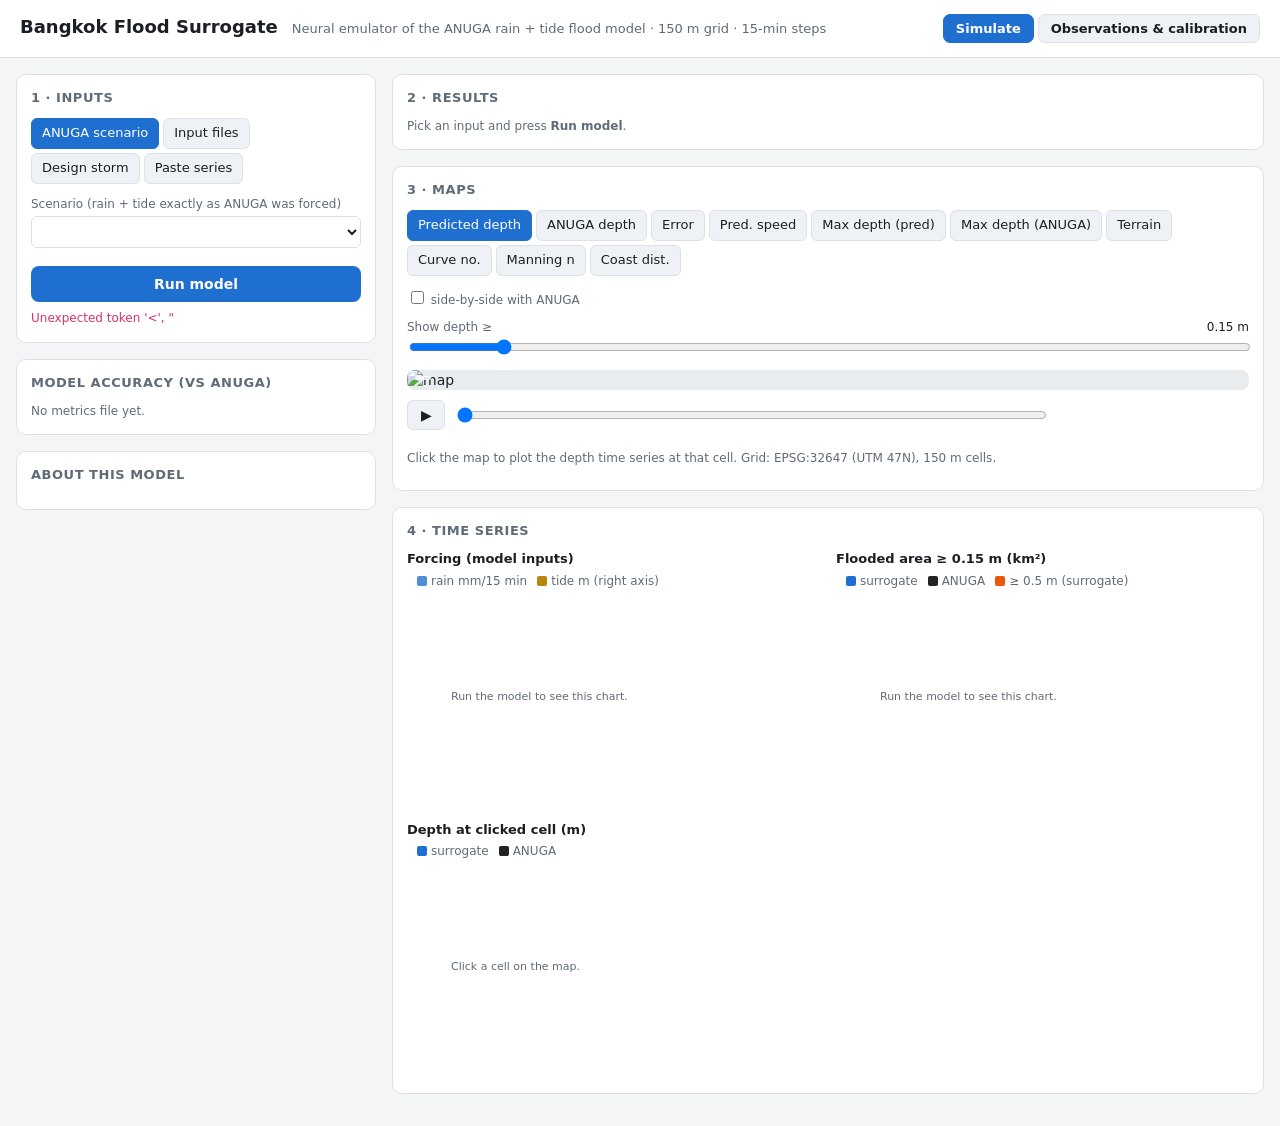
==== index.html @ 2cd4e61a "Bangkok flood surrogate: U-Net emulator of ANUGA, web UI, observations and self-calibration Co-Autho" ====
<!doctype html>
<html lang="en"><head><meta charset="utf-8"><meta name="viewport" content="width=device-width,initial-scale=1">
<title>Bangkok Flood Surrogate</title>
<style>
:root{--bg:#f4f5f7;--card:#fff;--ink:#1b1f24;--mute:#5f6b78;--line:#dde1e6;--acc:#1f6fd1;--acc2:#e8590c;--ok:#2b8a3e;--warn:#b35c00;--chip:#eef2f7;
 --rain:#4c8fd6;--tide:#b8860b;--pred:#1f6fd1;--truth:#222;--mapbg:#e9ecef}
@media (prefers-color-scheme:dark){:root{--bg:#121417;--card:#1b1e23;--ink:#e6e8eb;--mute:#97a1ad;--line:#2c3138;--acc:#5ea0f0;--acc2:#ff8a3d;--ok:#5cc26e;--warn:#f0a040;--chip:#252a31;
 --rain:#6aa5e6;--tide:#e0b040;--pred:#5ea0f0;--truth:#e6e8eb;--mapbg:#0d0f12}}
*{box-sizing:border-box}body{margin:0;background:var(--bg);color:var(--ink);font:14px/1.45 system-ui,-apple-system,"Segoe UI",Roboto,sans-serif}
header{display:flex;align-items:baseline;gap:14px;flex-wrap:wrap;padding:14px 20px;border-bottom:1px solid var(--line);background:var(--card)}
header h1{font-size:18px;margin:0}header .sub{color:var(--mute);font-size:13px}
.wrap{display:grid;grid-template-columns:360px 1fr;gap:16px;padding:16px;max-width:1700px;margin:0 auto}
@media (max-width:1000px){.wrap{grid-template-columns:1fr;padding:12px}}
.card{background:var(--card);border:1px solid var(--line);border-radius:10px;padding:14px;margin-bottom:16px}
.card h2{font-size:13px;text-transform:uppercase;letter-spacing:.04em;color:var(--mute);margin:0 0 10px}
.tabs{display:flex;gap:4px;flex-wrap:wrap;margin-bottom:12px}
.tabs button,.seg button{border:1px solid var(--line);background:var(--chip);color:var(--ink);padding:5px 10px;border-radius:6px;cursor:pointer;font:inherit;font-size:13px}
.tabs button.on,.seg button.on{background:var(--acc);border-color:var(--acc);color:#fff}
.seg{display:flex;flex-wrap:wrap;gap:4px}.seg button:disabled{opacity:.4;cursor:default}
label{display:block;font-size:12px;color:var(--mute);margin:8px 0 3px}
select,input[type=number],textarea{width:100%;padding:6px 8px;border:1px solid var(--line);border-radius:6px;background:var(--card);color:var(--ink);font:inherit}
textarea{min-height:70px;font-family:ui-monospace,Consolas,monospace;font-size:12px}
input[type=range]{width:100%}.rv{float:right;color:var(--ink);font-variant-numeric:tabular-nums}
.btn{width:100%;margin-top:14px;padding:10px;background:var(--acc);color:#fff;border:0;border-radius:8px;font:600 14px system-ui;cursor:pointer}
.btn:disabled{opacity:.6;cursor:wait}.status{margin-top:8px;font-size:12px;color:var(--mute);min-height:18px}
.err{color:#d6336c}.warn{background:color-mix(in srgb,var(--warn) 14%,transparent);border-left:3px solid var(--warn);padding:6px 10px;border-radius:4px;margin:6px 0;font-size:13px}
.tiles{display:grid;grid-template-columns:repeat(auto-fit,minmax(150px,1fr));gap:10px}
.tile{background:var(--chip);border-radius:8px;padding:10px 12px}.tile .k{font-size:12px;color:var(--mute)}.tile .v{font-size:22px;font-weight:650;font-variant-numeric:tabular-nums}
.tile .v small{font-size:13px;font-weight:500;color:var(--mute)}
.maps{display:grid;gap:10px;grid-template-columns:1fr}.maps.two{grid-template-columns:1fr 1fr}@media (max-width:800px){.maps.two{grid-template-columns:1fr}}
.mapbox{position:relative;background:var(--mapbg);border-radius:8px;overflow:hidden}.mapbox img{display:block;width:100%;height:auto;cursor:crosshair;image-rendering:auto}
.mapbox .cap{position:absolute;left:8px;top:6px;background:color-mix(in srgb,var(--card) 85%,transparent);padding:2px 8px;border-radius:5px;font-size:12px;font-weight:600}
.mapbox .pin{position:absolute;width:12px;height:12px;margin:-6px 0 0 -6px;border:2px solid #fff;background:var(--acc2);border-radius:50%;box-shadow:0 0 0 1px #000;pointer-events:none;display:none}
.toolbar{display:flex;flex-wrap:wrap;gap:12px;align-items:center;margin-bottom:10px}.toolbar .grow{flex:1;min-width:200px}
.timebar{display:flex;gap:10px;align-items:center;margin:10px 0 4px}.timebar input{flex:1}.tlabel{min-width:190px;font-variant-numeric:tabular-nums;font-size:13px}
.play{border:1px solid var(--line);background:var(--chip);color:var(--ink);border-radius:6px;width:38px;height:30px;cursor:pointer;font-size:14px}
.legend{display:flex;align-items:center;gap:8px;font-size:12px;color:var(--mute);margin-top:6px}.legend .bar{height:10px;width:220px;border-radius:3px}
canvas{width:100%;height:210px;display:block}
.views{display:flex;gap:4px;margin-left:auto}.views button{border:1px solid var(--line);background:var(--chip);color:var(--ink);padding:6px 12px;border-radius:7px;cursor:pointer;font:600 13px system-ui}.views button.on{background:var(--acc);border-color:var(--acc);color:#fff}
.btn2{margin-top:12px;padding:8px 14px;background:var(--chip);color:var(--ink);border:1px solid var(--line);border-radius:7px;cursor:pointer;font:600 13px system-ui}.btn2:hover{border-color:var(--acc)}
.row2{display:grid;grid-template-columns:1fr 1fr;gap:8px}.row3{display:grid;grid-template-columns:1fr 1fr 1fr;gap:8px}
input[type=text],input[type=datetime-local],input[type=file]{width:100%;padding:6px 8px;border:1px solid var(--line);border-radius:6px;background:var(--card);color:var(--ink);font:inherit;font-size:13px}
details summary{cursor:pointer;color:var(--acc)}
.marks{position:absolute;inset:0;pointer-events:none}.mk{position:absolute;width:11px;height:11px;margin:-5.5px 0 0 -5.5px;border-radius:50%;border:2px solid #fff;box-shadow:0 0 0 1px #000;pointer-events:auto;cursor:pointer}
#marksA .mk,#marksB .mk{pointer-events:none}.mk.accepted{background:#2b8a3e}.mk.flagged{background:#f08c00}.mk.rejected{background:#c92a2a}.mk.sel{width:16px;height:16px;margin:-8px 0 0 -8px}
.prog{height:6px;background:var(--chip);border-radius:3px;margin-top:10px;overflow:hidden}.prog div{height:100%;width:0;background:var(--acc);transition:width .4s}
.st{font-size:11px;padding:1px 7px;border-radius:9px;color:#fff;font-weight:600}.st.accepted{background:#2b8a3e}.st.flagged{background:#e67700}.st.rejected{background:#c92a2a}
.thumbs{display:grid;grid-template-columns:1fr 1fr;gap:10px}.thumbs img{width:100%;border-radius:6px}.thumbs figure{margin:0}
.chk{padding-left:18px;font-size:12.5px}.chk li{margin:3px 0}td select{padding:2px 4px;font-size:12px}.charts{display:grid;grid-template-columns:1fr 1fr;gap:16px}@media (max-width:1100px){.charts{grid-template-columns:1fr}}
.chart h3{font-size:13px;margin:0 0 4px}.chart .lg{font-size:12px;color:var(--mute);margin-bottom:4px}.sw{display:inline-block;width:10px;height:10px;border-radius:2px;margin:0 4px 0 10px;vertical-align:-1px}
table{width:100%;border-collapse:collapse;font-size:12.5px;font-variant-numeric:tabular-nums}th,td{padding:4px 6px;border-bottom:1px solid var(--line);text-align:right}th:first-child,td:first-child{text-align:left}
th{color:var(--mute);font-weight:600}tr.test td{background:color-mix(in srgb,var(--acc) 9%,transparent)}tr.mean td{font-weight:650}
.tag{font-size:11px;padding:1px 6px;border-radius:9px;background:var(--chip);color:var(--mute)}.tag.test{background:var(--acc);color:#fff}
.mute{color:var(--mute)}.small{font-size:12px}a{color:var(--acc)}.hide{display:none}.pinfo{font-size:12px;color:var(--mute);margin-top:4px}
.dl{display:flex;gap:10px;flex-wrap:wrap;font-size:12.5px;margin-top:8px}
</style></head><body>
<header><h1>Bangkok Flood Surrogate</h1><span class="sub">Neural emulator of the ANUGA rain + tide flood model &middot; 150 m grid &middot; 15-min steps</span>
<span class="sub" id="dev"></span><nav class="views" id="views"><button data-v="sim" class="on">Simulate</button><button data-v="obs">Observations &amp; calibration</button></nav></header>
<div class="wrap" id="view-sim">
<aside>
 <div class="card"><h2>1 &middot; Inputs</h2>
  <div class="tabs" id="tabs"><button data-t="scenario" class="on">ANUGA scenario</button><button data-t="inputs">Input files</button><button data-t="design">Design storm</button><button data-t="custom">Paste series</button></div>
  <div data-p="scenario"><label>Scenario (rain + tide exactly as ANUGA was forced)</label><select id="scn"></select><div class="pinfo" id="scninfo"></div></div>
  <div data-p="inputs" class="hide"><label>Event in inputs/ (X1, X2 have no ANUGA result: pure prediction)</label><select id="inp"></select>
   <label>Tide variant</label><div class="seg" id="tidev"><button class="on" data-v="HT">High tide (HT)</button><button data-v="LT">Low tide (LT)</button></div></div>
  <div data-p="design" class="hide">
   <label>Total rain <span class="rv" id="v_total"></span></label><input type="range" id="total" min="5" max="400" step="5" value="120">
   <label>Rain duration <span class="rv" id="v_dur"></span></label><input type="range" id="dur" min="0.5" max="72" step="0.5" value="6">
   <label>Peak position in the burst <span class="rv" id="v_peak"></span></label><input type="range" id="peak" min="0" max="100" step="5" value="35">
   <label>Hyetograph shape</label><select id="shape"><option value="peaked">Peaked (Chicago-like)</option><option value="triangular">Triangular</option><option value="uniform">Uniform</option></select>
   <label>Simulate after rain ends <span class="rv" id="v_tail"></span></label><input type="range" id="tail" min="0" max="96" step="1" value="24">
   <label>Tide amplitude &times; <span class="rv" id="v_tamp"></span></label><input type="range" id="tamp" min="0" max="1.2" step="0.05" value="1">
   <label>High water relative to rain peak <span class="rv" id="v_tsh"></span></label><input type="range" id="tsh" min="-12" max="12" step="0.5" value="0">
  </div>
  <div data-p="custom" class="hide"><label>Rain, mm per 15 min (comma / space / newline separated)</label><textarea id="crain">0 0 1 4 12 18 9 5 2 1 0.5 0 0 0 0 0 0 0 0 0 0 0 0 0 0 0 0 0 0 0 0 0 0 0 0 0 0 0 0 0 0 0 0 0 0 0 0 0 0 0 0 0 0 0 0 0 0 0 0 0 0 0 0 0 0 0 0 0 0 0 0 0 0 0 0 0 0 0 0 0</textarea>
   <label>Tide, m MSL (optional; stretched to the rain length; blank = synthetic HT at rain peak)</label><textarea id="ctide" placeholder="leave blank for the synthetic high-tide curve"></textarea></div>
  <button class="btn" id="run">Run model</button><div class="status" id="status"></div>
 </div>
 <div class="card"><h2>Model accuracy (vs ANUGA)</h2><div id="acc" class="small mute">No metrics file yet.</div></div>
 <div class="card"><h2>About this model</h2><div class="small mute" id="about"></div></div>
</aside>
<main>
 <div class="card" id="sumcard"><h2>2 &middot; Results</h2><div id="runlabel" class="mute small">Pick an input and press <b>Run model</b>.</div><div id="warns"></div><div class="tiles" id="tiles"></div></div>
 <div class="card"><h2>3 &middot; Maps</h2>
  <div class="toolbar"><div class="seg" id="layers">
    <button data-l="pred" class="on">Predicted depth</button><button data-l="truth">ANUGA depth</button><button data-l="error">Error</button>
    <button data-l="speed">Pred. speed</button><button data-l="maxpred">Max depth (pred)</button><button data-l="maxtruth">Max depth (ANUGA)</button>
    <button data-l="dem">Terrain</button><button data-l="cn">Curve no.</button><button data-l="manning">Manning n</button><button data-l="coast">Coast dist.</button></div>
   <label class="small" style="margin:0"><input type="checkbox" id="cmp"> side-by-side with ANUGA</label>
   <select id="sarsel" style="width:auto" class="hide"></select></div>
  <div class="toolbar"><div class="grow"><label style="margin:0">Show depth &ge; <span class="rv" id="v_thr"></span></label><input type="range" id="thr" min="0.05" max="1" step="0.05" value="0.15"></div></div>
  <div class="maps" id="maps"><div class="mapbox"><img id="imgA" alt="map"><span class="cap" id="capA"></span><div class="marks" id="marksA"></div><span class="pin" id="pinA"></span></div>
   <div class="mapbox hide" id="boxB"><img id="imgB" alt="map"><span class="cap" id="capB"></span><div class="marks" id="marksB"></div><span class="pin" id="pinB"></span></div></div>
  <div class="timebar"><button class="play" id="play" title="play / pause">&#9654;</button><input type="range" id="time" min="0" max="0" value="0"><span class="tlabel" id="tlabel"></span></div>
  <div class="legend"><span id="lglo"></span><span class="bar" id="lgbar"></span><span id="lghi"></span><span id="lgunit"></span></div>
  <div class="pinfo">Click the map to plot the depth time series at that cell. Grid: EPSG:32647 (UTM 47N), 150 m cells.</div>
  <div class="dl" id="dl"></div>
 </div>
 <div class="card"><h2>4 &middot; Time series</h2><div class="charts">
  <div class="chart"><h3>Forcing (model inputs)</h3><div class="lg"><span class="sw" style="background:var(--rain)"></span>rain mm/15 min<span class="sw" style="background:var(--tide)"></span>tide m (right axis)</div><canvas id="cF" height="210"></canvas></div>
  <div class="chart"><h3>Flooded area &ge; 0.15 m (km&sup2;)</h3><div class="lg"><span class="sw" style="background:var(--pred)"></span>surrogate<span class="sw" style="background:var(--truth)"></span>ANUGA<span class="sw" style="background:var(--acc2)"></span>&ge; 0.5 m (surrogate)</div><canvas id="cA" height="210"></canvas></div>
  <div class="chart"><h3 id="ptitle">Depth at clicked cell (m)</h3><div class="lg"><span class="sw" style="background:var(--pred)"></span>surrogate<span class="sw" style="background:var(--truth)"></span>ANUGA</div><canvas id="cP" height="210"></canvas><div class="pinfo" id="pmeta"></div></div>
 </div></div>
</main></div>
<div class="wrap hide" id="view-obs">
<aside>
 <div class="card"><h2>Event</h2><label>Observations belong to an event; its rain and tide drive the model at the observation time.</label><select id="oev"></select><div class="pinfo" id="oevinfo"></div>
  <details style="margin-top:10px"><summary class="small">New event from a rain CSV…</summary>
   <label>Name</label><input id="nename" type="text" placeholder="e.g. October 2026 storm">
   <label>Rain CSV: datetime_local, precip_mm_per_15min (15-min steps)</label><input id="nerain" type="file" accept=".csv">
   <label>Tide CSV (optional: datetime, stage_m; blank = synthetic high tide at the rain peak)</label><input id="netide" type="file" accept=".csv">
   <button class="btn2" id="neadd">Create event</button><div class="status" id="nestat"></div></details></div>
 <div class="card"><h2>CCTV readings</h2>
  <div class="tabs" id="ctabs"><button data-t="one" class="on">Single reading</button><button data-t="bulk">CSV import</button></div>
  <div data-c="one">
   <label>Time of the reading (local, UTC+7)</label><input id="ctime" type="datetime-local">
   <div class="row2"><div><label>Latitude</label><input id="clat" type="number" step="any"></div><div><label>Longitude</label><input id="clon" type="number" step="any"></div></div>
   <div class="pinfo" id="cpick">…or click the map to pick the camera cell.</div>
   <div class="row3"><div><label>Depth (m)</label><input id="cdepth" type="number" step="0.01" min="0"></div><div><label>Low (m)</label><input id="clo" type="number" step="0.01" min="0" placeholder="auto"></div><div><label>High (m)</label><input id="chi" type="number" step="0.01" min="0" placeholder="auto"></div></div>
   <div class="row3"><div><label>Confidence 0-1</label><input id="cconf" type="number" step="0.05" min="0" max="1" value="0.7"></div><div><label>Before depth (m)</label><input id="cbd" type="number" step="0.01" min="0"></div><div><label>Camera id</label><input id="ccam" type="text"></div></div>
   <label>Before image (optional)</label><input id="cbefore" type="file" accept="image/*">
   <label>After image (optional)</label><input id="cafter" type="file" accept="image/*">
   <label>Notes</label><input id="cnotes" type="text">
   <button class="btn2" id="cadd">Add reading</button></div>
  <div data-c="bulk" class="hide">
   <label>CSV columns: lat, lon, time_local, depth_m; optional depth_low_m, depth_high_m, confidence, before_depth_m, camera, notes, event_id, before_image, after_image</label><input id="bcsv" type="file" accept=".csv">
   <label>Images named in the CSV (optional, select several)</label><input id="bimgs" type="file" accept="image/*" multiple>
   <button class="btn2" id="badd">Import CSV</button></div>
  <div class="status" id="cstat"></div></div>
 <div class="card"><h2>Sentinel-1 SAR</h2>
  <label>Acquisition time (UTC)</label><input id="stime" type="datetime-local">
  <label>Content</label><select id="smode"><option value="backscatter">Backscatter VV or VH (sigma0, dB or linear)</option><option value="mask">Water / flood mask (1 = water)</option></select>
  <label>Post-event GeoTIFF</label><input id="spost" type="file" accept=".tif,.tiff">
  <label>Pre-event GeoTIFF (optional, same polarisation; removes permanent water)</label><input id="spre" type="file" accept=".tif,.tiff">
  <label>Label (optional)</label><input id="slabel" type="text" placeholder="e.g. S1A VV descending">
  <button class="btn2" id="sadd">Process image</button><div class="status" id="sstat"></div></div>
 <div class="card"><h2>Self-calibration</h2>
  <label class="small"><input type="checkbox" id="cauto"> Auto-improve whenever observations are added or changed</label>
  <div class="row3"><div><label>Steps</label><input id="csteps" type="number" value="300" min="20" step="20"></div><div><label>ANUGA anchor</label><input id="canchor" type="number" value="1" step="0.1" min="0"></div><div><label>&nbsp;</label><label class="small" style="margin:6px 0 0"><input type="checkbox" id="cforce"> force promote</label></div></div>
  <button class="btn" id="crun">Run calibration round</button>
  <div class="prog"><div id="cbar"></div></div><div class="status" id="ccst"></div>
  <p class="small mute">Each round fine-tunes a copy of the active model on accepted (weight 1) and flagged (weight 0.5) observations, while an anchor loss keeps it close to the ANUGA runs. It is scored on held-out CCTV readings (30%) and held-out 3.6 km blocks of every SAR map, and becomes the active model only if it scores better there and its error against ANUGA stays within 1.5&times; of the current model's.</p></div>
</aside>
<main>
 <div class="card"><h2>Map</h2>
  <div class="toolbar"><div class="seg" id="omapseg"><button data-w="base" class="on">Terrain + readings</button><button data-w="extent">SAR flood extent</button><button data-w="depth">SAR-derived depth</button><button data-w="compare">SAR vs active model</button></div></div>
  <div class="mapbox" id="omapbox"><img id="omap" alt="observation map"><div class="marks" id="omarks"></div><span class="pin" id="opin"></span></div>
  <div class="legend" id="olegend"></div></div>
 <div class="card"><h2>Observations</h2><label class="small"><input type="checkbox" id="oall"> show all events</label><div id="otable" class="small mute">Loading…</div></div>
 <div class="card" id="odetail"><h2>Selected observation</h2><div class="small mute">Pick a row in the table.</div></div>
 <div class="card"><h2>Model versions</h2><div id="overs"></div><h2 style="margin-top:16px">Calibration rounds</h2><div id="orounds" class="small mute">No rounds yet.</div></div>
</main></div>
<script>
const $=id=>document.getElementById(id);let META=null,RUN=null,tab='scenario',tideV='HT',layer='pred',playing=false,PT=null,PIN=null;
const css=n=>getComputedStyle(document.documentElement).getPropertyValue(n).trim();
const fmt=(v,d=2)=>v==null||isNaN(v)?'–':Number(v).toFixed(d);
async function api(p,body){const r=await fetch(p,body?{method:'POST',headers:{'Content-Type':'application/json'},body:JSON.stringify(body)}:{});const j=await r.json();if(!r.ok)throw new Error(j.error||r.status);return j}
function fmtTime(h){if(!RUN)return '';let s=`+${h.toFixed(2)} h`;if(RUN.start){const d=new Date(RUN.start.replace(' ','T'));d.setMinutes(d.getMinutes()+h*60);s+=` · ${d.toLocaleString('en-GB',{day:'2-digit',month:'short',year:'numeric',hour:'2-digit',minute:'2-digit'})}`}return s}
// ---- sliders
const sl={total:v=>v+' mm',dur:v=>v+' h',peak:v=>v+' %',tail:v=>v+' h',tamp:v=>'× '+(+v).toFixed(2),tsh:v=>(v>0?'+':'')+v+' h',thr:v=>(+v).toFixed(2)+' m'};
for(const k in sl){const e=$(k);const u=()=>$('v_'+k).textContent=sl[k](e.value);e.addEventListener('input',u);u()}
$('thr').addEventListener('change',()=>refresh());
document.querySelectorAll('#tabs button').forEach(b=>b.onclick=()=>{tab=b.dataset.t;document.querySelectorAll('#tabs button').forEach(x=>x.classList.toggle('on',x===b));document.querySelectorAll('[data-p]').forEach(p=>p.classList.toggle('hide',p.dataset.p!==tab))});
document.querySelectorAll('#tidev button').forEach(b=>b.onclick=()=>{tideV=b.dataset.v;document.querySelectorAll('#tidev button').forEach(x=>x.classList.toggle('on',x===b))});
document.querySelectorAll('#layers button').forEach(b=>b.onclick=()=>{if(b.disabled)return;layer=b.dataset.l;SAROBS=null;$('sarsel').value='';document.querySelectorAll('#layers button').forEach(x=>x.classList.toggle('on',x===b));refresh()});
$('cmp').onchange=()=>refresh();
// ---- init
(async()=>{META=await api('/api/meta');$('dev').textContent=`running on ${META.device}`;
 const sc=$('scn');for(const split of ['test','train']){const g=document.createElement('optgroup');g.label=split==='test'?'Held-out test events (never seen in training)':'Training events';
  META.scenarios.filter(s=>s.split===split).forEach(s=>{const o=document.createElement('option');o.value=s.id;o.textContent=`${s.id} · ${s.start} · ${s.rain_total} mm, ${s.hours} h`;g.appendChild(o)});sc.appendChild(g)}
 (META.events||[]).filter(e=>e.source==='custom upload').forEach(e=>{let g=sc.querySelector('optgroup[data-ev]');if(!g){g=document.createElement('optgroup');g.label='Your uploaded events';g.dataset.ev=1;sc.appendChild(g)}const o=document.createElement('option');o.value='event:'+e.id;o.textContent=`${e.id} · ${e.name} · ${e.start}`;g.appendChild(o)});
 showDev();
 sc.onchange=()=>{if(sc.value.startsWith('event:')){const e=META.events.find(x=>'event:'+x.id===sc.value);$('scninfo').textContent=e?`Uploaded event · starts ${e.start} · ${e.n_obs} observation(s)`:'';return}const s=META.scenarios.find(x=>x.id===sc.value);$('scninfo').textContent=`${s.split==='test'?'Held-out':'Training'} event · total ${s.rain_total} mm · peak ${s.rain_peak} mm/15 min · ${s.hours} h`};sc.onchange();
 META.inputs.forEach(i=>{const o=document.createElement('option');o.value=i;o.textContent=i+(META.scenarios.some(s=>s.id===i)?'':'  (no ANUGA run)');$('inp').appendChild(o)});
 renderAcc();const m=META.model,tr=META.train_range;
 $('about').innerHTML=`<p style="margin-top:0">U-Net (5 levels, FiLM-conditioned) in PyTorch. Inputs: 10 static layers (terrain, burned 90 m DEM, Manning n, curve number, distance to coast, local relative relief, coordinates) and 25 features of the rain/tide history (rain over 15 min…96 h, cumulative, intensity peaks, dry spell, tide now/lagged/windowed). Outputs: depth and speed at every 15-min step, predicted directly (no error build-up over time).</p>
 <p>Trained ${m.trained} on ${m.train_ids.length} events (${m.train_ids.join(', ')}) for ${m.steps} steps (${m.train_minutes} min on ${m.device}). Held out: <b>${m.test_ids.join(', ')}</b>.</p>
 <p>Training range: up to ${tr.total} mm total, ${tr.peak} mm/15 min peak, ${tr.hours} h long, high-tide variant only. Outside that it extrapolates.</p>
 <p>The surrogate inherits ANUGA's limits: uniform rain, synthetic tide, no pumps or sewers, 90 m terrain speckle. Treat depths as relative scenario comparisons, not forecasts.</p>`;
 layerAvail();window.addEventListener('resize',drawCharts);
})().catch(e=>$('status').innerHTML=`<span class="err">${e.message}</span>`);
function renderAcc(){const M=META.metrics;if(!M)return;const rows=Object.entries(M.per_scenario);
 let h=`<table><tr><th>Event</th><th>RMSE m</th><th>RMSE wet</th><th>CSI</th><th>Peak area err</th></tr>`;
 for(const sp of ['test','train']){if(M.mean[sp]){const r=M.mean[sp];h+=`<tr class="mean ${sp==='test'?'test':''}"><td>${sp==='test'?'Test mean':'Train mean'}</td><td>${fmt(r.rmse,3)}</td><td>${fmt(r.rmse_wet,3)}</td><td>${fmt(r.csi)}</td><td>${fmt(r.peak_area_err_pct,1)}%</td></tr>`}}
 rows.sort((a,b)=>(a[1].split==='test'?0:1)-(b[1].split==='test'?0:1));
 for(const [id,r] of rows)h+=`<tr class="${r.split==='test'?'test':''}"><td>${id} <span class="tag ${r.split}">${r.split}</span></td><td>${fmt(r.rmse,3)}</td><td>${fmt(r.rmse_wet,3)}</td><td>${fmt(r.csi)}</td><td>${fmt(r.peak_area_err_pct,1)}%</td></tr>`;
 $('acc').innerHTML=h+`</table><p class="small mute">RMSE over all valid cells and time steps; "wet" = cells where ANUGA depth ≥ 0.15 m. CSI = hits / (hits + misses + false alarms) for the ≥ 0.15 m flood extent. Blue rows were never seen during training.</p>`}
// ---- run
$('run').onclick=async()=>{let spec;
 if(tab==='scenario'){const v=$('scn').value;spec=v.startsWith('event:')?{type:'event',id:v.slice(6)}:{type:'scenario',sid:v}}
 else if(tab==='inputs')spec={type:'inputs',sid:$('inp').value,tide:tideV};
 else if(tab==='design')spec={type:'design',total_mm:$('total').value,duration_h:$('dur').value,peak_pct:$('peak').value,shape:$('shape').value,tail_h:$('tail').value,lead_h:1,tide_amp:$('tamp').value,tide_shift_h:$('tsh').value};
 else spec={type:'custom',rain:$('crain').value,tide:$('ctide').value};
 $('run').disabled=true;$('status').textContent='Running the surrogate…';stop();
 try{RUN=await api('/api/run',spec);$('status').textContent=`Done: ${RUN.T} steps predicted in ${RUN.predict_seconds} s on ${META.device}.`;PT=null;PIN=null;showPin();
  $('time').max=RUN.T-1;$('time').value=RUN.summary.peak_step;layerAvail();if(META.static_labels[layer]||(!RUN.has_truth&&['truth','error','maxtruth'].includes(layer)))setLayer('pred');
  SAROBS=null;renderSimObs();renderSummary();refresh();drawCharts();
 }catch(e){$('status').innerHTML=`<span class="err">${e.message}</span>`}finally{$('run').disabled=false}};
function setLayer(l){layer=l;document.querySelectorAll('#layers button').forEach(x=>x.classList.toggle('on',x.dataset.l===l))}
function layerAvail(){const t=RUN&&RUN.has_truth;document.querySelectorAll('#layers button').forEach(b=>{const need=['truth','error','maxtruth'].includes(b.dataset.l);b.disabled=need?!t:(!RUN&&!META.static_labels[b.dataset.l])});$('cmp').disabled=!t;if(!t)$('cmp').checked=false;
 if(!RUN&&!META.static_labels[layer])setLayer('dem');if(!RUN)refresh()}
function renderSummary(){const s=RUN.summary,m=RUN.metrics;$('runlabel').innerHTML=`<b>${RUN.label}</b>${RUN.start?' · starts '+RUN.start:''} · ${RUN.T} steps (${(RUN.T*0.25).toFixed(1)} h)`;
 $('warns').innerHTML=RUN.warnings.map(w=>`<div class="warn">${w}</div>`).join('');
 const T=(k,v,u='')=>`<div class="tile"><div class="k">${k}</div><div class="v">${v}<small> ${u}</small></div></div>`;
 let h=T('Rain total',s.rain_total,'mm')+T('Peak intensity',s.rain_peak,'mm/15 min')+T('Peak flooded area ≥0.15 m',fmt(s.peak_area,0),'km²')+T('Peak area ≥0.5 m',fmt(s.peak_area05,0),'km²')+T('99th pct max depth',fmt(s.max_depth_p99),'m');
 if(m)h+=T('ANUGA peak area',fmt(m.peak_area_true,0),`km² (${m.peak_area_err_pct>0?'+':''}${fmt(m.peak_area_err_pct,1)}%)`)+T('Depth RMSE',fmt(m.rmse,3),`m (zero map: ${fmt(m.rmse_zero_baseline,3)})`)+T('RMSE where wet',fmt(m.rmse_wet,3),'m')+T('Extent CSI',fmt(m.csi),`POD ${fmt(m.pod)} · FAR ${fmt(m.far)}`)+T('Max-depth map RMSE',fmt(m.maxdepth_rmse,3),`m · CSI ${fmt(m.maxdepth_csi)}`);
 $('tiles').innerHTML=h;
 $('dl').innerHTML=`Download: <a href="/api/download?run=${RUN.id}&what=series">time series (CSV)</a> <a href="/api/download?run=${RUN.id}&what=maxpred">predicted max depth (ESRI ASCII grid)</a>`+(RUN.has_truth?` <a href="/api/download?run=${RUN.id}&what=maxtruth">ANUGA max depth (grid)</a>`:'')}
// ---- maps
const LBL={pred:'Surrogate depth',truth:'ANUGA depth',error:'Error (surrogate − ANUGA)',speed:'Surrogate speed',truth_speed:'ANUGA speed',maxpred:'Max depth, surrogate',maxtruth:'Max depth, ANUGA'};
const LG={pred:'depth',truth:'depth',maxpred:'depth',maxtruth:'depth',speed:'speed',truth_speed:'speed',error:'error'};
function src(l){const t=$('time').value;return `/api/frame?run=${RUN?RUN.id:''}&layer=${l}&t=${t}&thr=${$('thr').value}&obs=${SAROBS||''}&_=${Date.now()%1e7}`}
let SAROBS=null;
Object.assign(LBL,{sarcmp:'Sentinel-1 vs surrogate',sarext:'Sentinel-1 flood extent',sardepth:'Sentinel-1-derived depth'});LG.sardepth='depth';
function renderSimObs(){const O=(RUN&&RUN.observations)||[],sars=O.filter(o=>o.type==='sar'),sel=$('sarsel');
 sel.innerHTML='<option value="">Sentinel-1 overlay: off</option>'+sars.map(o=>[['sarcmp','vs surrogate'],['sarext','extent'],['sardepth','derived depth']].map(([k,t])=>`<option value="${o.id}|${k}">SAR ${o.time_local} · ${t}</option>`).join('')).join('');
 sel.classList.toggle('hide',!sars.length);drawSimMarks()}
function drawSimMarks(){const [H,W]=META.grid,O=((RUN&&RUN.observations)||[]).filter(o=>o.type==='cctv');
 const h=O.map(o=>`<span class="mk ${o.status}" style="left:${(o.col+.5)/W*100}%;top:${(o.row+.5)/H*100}%;opacity:${Math.abs(o.step-(+$('time').value))<=4?1:.45}"></span>`).join('');$('marksA').innerHTML=h;$('marksB').innerHTML=h}
$('sarsel').onchange=()=>{const v=$('sarsel').value;if(!v){SAROBS=null;setLayer('pred');refresh();return}const [id,k]=v.split('|');SAROBS=id;layer=k;
 document.querySelectorAll('#layers button').forEach(x=>x.classList.remove('on'));const o=RUN.observations.find(x=>x.id===id);if(o)$('time').value=o.step;refresh()};
function refresh(){const st=!!META.static_labels[layer];const twin=$('cmp').checked&&RUN&&RUN.has_truth&&!st;
 const pair={pred:'truth',speed:'truth_speed',maxpred:'maxtruth',truth:'pred',maxtruth:'maxpred',error:'truth'};
 $('maps').classList.toggle('two',twin);$('boxB').classList.toggle('hide',!twin);
 $('imgA').src=src(layer);$('capA').textContent=st?META.static_labels[layer]:LBL[layer];
 if(twin){const b=pair[layer]||'truth';$('imgB').src=src(b);$('capB').textContent=LBL[b]}
 if(layer==='sarcmp'||layer==='sarext'){$('lgbar').style.background='none';$('lglo').textContent='';$('lghi').textContent='';
  $('lgunit').textContent=layer==='sarcmp'?'Blue: both flooded · Red: SAR only · Yellow: surrogate only · Purple: surrogate only in dense urban (SAR-blind)':'Orange: SAR flood extent · Grey: permanent water · Washed out: no coverage'}
 else{const lg=META.legends[LG[layer]||layer];$('lgbar').style.background=lg.cmap;$('lglo').textContent=lg.lo;$('lghi').textContent=lg.hi;$('lgunit').textContent=lg.unit+(lg.log?' (log scale)':'')}
 if(RUN)drawSimMarks();
 if(LG[layer]==='depth')$('lglo').textContent=$('thr').value;
 $('tlabel').textContent=RUN?(layer.startsWith('max')?'maximum over the event':fmtTime($('time').value*0.25)):'';drawCharts()}
$('time').addEventListener('input',()=>{if(!layer.startsWith('max'))refresh();else drawCharts();$('tlabel').textContent=fmtTime($('time').value*0.25)});
$('imgA').onload=()=>{if(playing)setTimeout(step,90)};
$('imgA').onerror=()=>{stop();if(RUN)$('status').innerHTML='<span class="err">Map frame failed to load (run expired? press Run again).</span>'};
function step(){if(!playing)return;const t=+$('time').value;if(t>=RUN.T-1){stop();return}$('time').value=t+1;if(layer.startsWith('max'))setLayer('pred');refresh()}
function stop(){playing=false;$('play').innerHTML='&#9654;'}
$('play').onclick=()=>{if(!RUN)return;if(playing){stop();return}playing=true;$('play').innerHTML='&#10074;&#10074;';if(+$('time').value>=RUN.T-1)$('time').value=0;step()};
for(const id of ['imgA','imgB'])$(id).addEventListener('click',async e=>{if(!RUN)return;const im=e.target,r=im.getBoundingClientRect();
 const [H,W]=META.grid;const c=Math.floor((e.clientX-r.left)/r.width*W),rw=Math.floor((e.clientY-r.top)/r.height*H);PIN=[(e.clientX-r.left)/r.width,(e.clientY-r.top)/r.height];showPin();
 try{PT=await api(`/api/point?run=${RUN.id}&r=${rw}&c=${c}`);$('pmeta').textContent=PT.valid?`UTM ${PT.x.toFixed(0)} E, ${PT.y.toFixed(0)} N · ground ${PT.dem} m · CN ${PT.cn} · n ${PT.manning} · ${PT.coast_km} km from coast · peak depth ${fmt(Math.max(...PT.pred))} m`:'Outside the model domain.';drawCharts()}catch(err){$('pmeta').textContent=err.message}});
function showPin(){for(const k of ['A','B']){const p=$('pin'+k);if(!PIN){p.style.display='none';continue}p.style.display='block';p.style.left=PIN[0]*100+'%';p.style.top=PIN[1]*100+'%'}}
// ---- charts (small canvas plotter)
function chart(cv,o){const dpr=window.devicePixelRatio||1,w=cv.clientWidth,h=cv.height/ (cv._d||1);cv._d=dpr;cv.width=w*dpr;cv.height=210*dpr;const g=cv.getContext('2d');g.scale(dpr,dpr);
 const H=210,L=44,R=o.right?44:12,T=8,B=26,pw=w-L-R,ph=H-T-B,ink=css('--mute'),line=css('--line');g.font='11px system-ui';g.clearRect(0,0,w,H);
 if(!o.x||!o.x.length){g.fillStyle=ink;g.fillText(o.empty||'Run the model to see this chart.',L,H/2);return}
 const x0=o.x[0],x1=o.x[o.x.length-1]||1,X=v=>L+(v-x0)/(x1-x0||1)*pw;
 const rng=(ss,force0)=>{let lo=force0?0:Infinity,hi=-Infinity;ss.forEach(s=>s.y.forEach(v=>{if(v!=null){lo=Math.min(lo,v);hi=Math.max(hi,v)}}));if(hi<=lo)hi=lo+1;const p=(hi-lo)*.06;return [force0?lo:lo-p,hi+p]};
 const ax=(ss,side)=>{if(!ss.length)return null;const [lo,hi]=rng(ss,side==='l'?o.zeroL!==false:false);const Y=v=>T+ph-(v-lo)/(hi-lo)*ph;g.fillStyle=ink;g.textAlign=side==='l'?'right':'left';
  for(let i=0;i<=4;i++){const v=lo+(hi-lo)*i/4,y=Y(v);if(side==='l'){g.strokeStyle=line;g.beginPath();g.moveTo(L,y);g.lineTo(L+pw,y);g.stroke()}g.fillText(Math.abs(hi-lo)<5?v.toFixed(2):v.toFixed(0),side==='l'?L-5:L+pw+5,y+4)}return Y};
 const Ls=o.series.filter(s=>s.axis!=='r'),Rs=o.series.filter(s=>s.axis==='r');const YL=ax(Ls,'l'),YR=ax(Rs,'r');
 g.textAlign='center';g.fillStyle=ink;for(let i=0;i<=6;i++){const v=x0+(x1-x0)*i/6;g.fillText(v.toFixed(v<10?1:0)+' h',X(v),H-8)}
 for(const s of o.series){const Y=s.axis==='r'?YR:YL;g.strokeStyle=g.fillStyle=css(s.color);
  if(s.kind==='bar'){const bw=Math.max(1,pw/o.x.length*.85);s.y.forEach((v,i)=>{if(v>0){const y=Y(v);g.fillRect(X(o.x[i])-bw/2,y,bw,Y(0)-y)}})}
  else{g.lineWidth=s.w||1.8;g.setLineDash(s.dash||[]);g.beginPath();let st=false;s.y.forEach((v,i)=>{if(v==null){st=false;return}const px=X(o.x[i]),py=Y(v);st?g.lineTo(px,py):g.moveTo(px,py);st=true});g.stroke();g.setLineDash([])}}
 if(o.cursor!=null){const cx=X(o.x[o.cursor]);g.strokeStyle=css('--acc2');g.lineWidth=1;g.setLineDash([3,3]);g.beginPath();g.moveTo(cx,T);g.lineTo(cx,T+ph);g.stroke();g.setLineDash([])}
 cv.onclick=e=>{if(!RUN)return;const r=cv.getBoundingClientRect(),v=x0+(e.clientX-r.left-L)/pw*(x1-x0);$('time').value=Math.max(0,Math.min(RUN.T-1,Math.round(v/0.25)));if(layer.startsWith('max'))setLayer('pred');refresh()}}
function drawCharts(){const cur=RUN&&!layer.startsWith('max')?+$('time').value:null,x=RUN?RUN.hours:null;
 chart($('cF'),{x,cursor:cur,right:true,series:RUN?[{y:RUN.rain,kind:'bar',color:'--rain'},{y:RUN.tide,axis:'r',color:'--tide'}]:[]});
 chart($('cA'),{x,cursor:cur,series:RUN?[...(RUN.area_true?[{y:RUN.area_true,color:'--truth',dash:[5,3]}]:[]),{y:RUN.area_pred,color:'--pred'},{y:RUN.area05_pred,color:'--acc2',w:1.2}]:[]});
 chart($('cP'),{x:PT&&RUN?RUN.hours:null,cursor:cur,empty:'Click a cell on the map.',series:PT?[...(PT.truth?[{y:PT.truth,color:'--truth',dash:[5,3]}]:[]),{y:PT.pred,color:'--pred'}]:[]})}
drawCharts();
// ===== Observations & calibration view
let OST=null,OSEL=null,OEV=null,OPICK=null,OWHAT='base',OPOLL=null;
const esc=s=>String(s??'').replace(/[&<>"]/g,c=>({'&':'&amp;','<':'&lt;','>':'&gt;','"':'&quot;'}[c]));
const pad2=n=>String(n).padStart(2,'0');
const isoLocal=d=>`${d.getFullYear()}-${pad2(d.getMonth()+1)}-${pad2(d.getDate())}T${pad2(d.getHours())}:${pad2(d.getMinutes())}`;
document.querySelectorAll('#views button').forEach(b=>b.onclick=()=>{document.querySelectorAll('#views button').forEach(x=>x.classList.toggle('on',x===b));
 $('view-sim').classList.toggle('hide',b.dataset.v!=='sim');$('view-obs').classList.toggle('hide',b.dataset.v!=='obs');if(b.dataset.v==='obs')loadObs().catch(e=>$('otable').innerHTML=`<span class="err">${esc(e.message)}</span>`);else drawCharts()});
document.querySelectorAll('#ctabs button').forEach(b=>b.onclick=()=>{document.querySelectorAll('#ctabs button').forEach(x=>x.classList.toggle('on',x===b));document.querySelectorAll('[data-c]').forEach(p=>p.classList.toggle('hide',p.dataset.c!==b.dataset.t))});
async function upload(file){if(!file)return null;const r=await fetch('/api/upload',{method:'POST',headers:{'X-Filename':encodeURIComponent(file.name)},body:file});const j=await r.json();if(!r.ok)throw new Error(j.error||r.status);return j.id}
function say(id,msg,bad){$(id).innerHTML=bad?`<span class="err">${esc(msg)}</span>`:esc(msg)}
async function loadObs(){OST=await api('/api/obs/state');renderEvents();renderObsTable();renderDetail();renderCalib();renderObsMap();if(OST.status.state==='running')startPoll()}
function renderEvents(){const sel=$('oev'),cur=OEV;sel.innerHTML='';
 for(const e of OST.events){const o=document.createElement('option');o.value=e.id;o.textContent=`${e.id}${e.name!==e.id?' · '+e.name:''} · ${e.start} to ${e.end}${e.n_obs?' · '+e.n_obs+' obs':''}`;sel.appendChild(o)}
 if(cur&&OST.events.some(e=>e.id===cur))sel.value=cur;evInfo(false)}
function evInfo(reset){const e=OST.events.find(x=>x.id===$('oev').value);if(!e)return;const changed=OEV!==e.id;OEV=e.id;
 $('oevinfo').textContent=`${e.source} · ${e.start} to ${e.end} local time (UTC+7) · ${e.T} steps · ${e.rain_total} mm rain`;
 if(changed||reset||!$('ctime').value){$('ctime').value=e.start.replace(' ','T');const d=new Date(e.start.replace(' ','T'));d.setHours(d.getHours()-7);$('stime').value=isoLocal(d)}}
$('oev').onchange=()=>{evInfo(true);OSEL=null;renderObsTable();renderDetail();renderObsMap()};
$('oall').onchange=()=>renderObsTable();
const obsList=()=>OST.observations.filter(o=>$('oall').checked||o.event_id===OEV);
function chk(o){const c=o.checks||[],bad=c.filter(x=>x.ok===false).length,na=c.filter(x=>x.ok===null).length;return `<span title="${esc(c.map(x=>(x.ok===true?'✓ ':x.ok===false?'✗ ':'? ')+x.name+(x.detail?' ('+x.detail+')':'')).join('\n'))}">${c.length-bad-na}✓${bad?' '+bad+'✗':''}${na?' '+na+'?':''}</span>`}
function val(o){if(o.type==='cctv')return `${fmt(o.depth_m)} m <span class="mute">(${fmt(o.depth_low)}-${fmt(o.depth_high)}, conf ${fmt(o.confidence)})</span>`;
 const m=o.model_compare||{};return `${o.sar.flooded_km2} km² flooded <span class="mute">(CSI vs model ${fmt(m.csi_nonurban)})</span>`}
function renderObsTable(){const L=obsList();if(!L.length){$('otable').innerHTML='No observations for this event yet. Add CCTV readings or a Sentinel-1 image on the left.';return}
 let h='<table><tr><th>Type</th><th>Event</th><th>Time (local)</th><th>Where</th><th>Value</th><th>Checks</th><th>Status</th><th></th></tr>';
 for(const o of L)h+=`<tr class="${o.id===OSEL?'test':''}"><td><span class="tag">${o.type==='cctv'?'CCTV':'SAR'}</span></td><td>${esc(o.event_id)}</td><td>${esc(o.time_local)}</td>
  <td>${o.type==='cctv'?`${o.lat.toFixed(4)}, ${o.lon.toFixed(4)}`:esc(o.sar.covered_km2+' km² covered')}</td><td>${val(o)}</td><td>${chk(o)}</td>
  <td><select data-st="${o.id}"><option value="auto">auto (${o.status_auto})</option>${['accepted','flagged','rejected'].map(s=>`<option value="${s}" ${o.status_user===s?'selected':''}>${s}</option>`).join('')}</select></td>
  <td><a href="#" data-view="${o.id}">view</a> · <a href="#" data-del="${o.id}">delete</a></td></tr>`;
 $('otable').innerHTML=h+'</table><p class="small mute">Auto status: rejected if a hard check fails, flagged (half weight) if a soft check fails. Override per row.</p>';
 $('otable').querySelectorAll('[data-st]').forEach(s=>s.onchange=async()=>{await api('/api/obs/status',{id:s.dataset.st,status:s.value});await loadObs()});
 $('otable').querySelectorAll('[data-view]').forEach(a=>a.onclick=e=>{e.preventDefault();selectObs(a.dataset.view)});
 $('otable').querySelectorAll('[data-del]').forEach(a=>a.onclick=async e=>{e.preventDefault();if(!confirm('Delete this observation?'))return;await api('/api/obs/delete',{id:a.dataset.del});if(OSEL===a.dataset.del)OSEL=null;await loadObs()})}
function selectObs(id){OSEL=id;const o=OST.observations.find(x=>x.id===id);if(o&&o.event_id!==OEV){$('oev').value=o.event_id;evInfo(false)}
 OWHAT=o&&o.type==='sar'?'compare':'base';renderObsTable();renderDetail();renderObsMap()}
function renderDetail(){const o=OST&&OST.observations.find(x=>x.id===OSEL);const box=$('odetail');
 if(!o){box.innerHTML='<h2>Selected observation</h2><div class="small mute">Pick a row in the table.</div>';return}
 const checks='<ul class="chk">'+(o.checks||[]).map(c=>`<li>${c.ok===true?'✓':c.ok===false?'<b class="err">✗</b>':'?'} ${esc(c.name)}${c.severity==='hard'?' <span class="tag">hard</span>':''} <span class="mute">${esc(c.detail)}</span></li>`).join('')+'</ul>';
 let h=`<h2>Selected observation · ${o.type==='cctv'?'CCTV':'Sentinel-1'} · <span class="st ${o.status}">${o.status}</span></h2>`;
 if(o.type==='cctv'){h+=`<div class="tiles"><div class="tile"><div class="k">Depth</div><div class="v">${fmt(o.depth_m)}<small> m</small></div></div><div class="tile"><div class="k">Range</div><div class="v">${fmt(o.depth_low)}-${fmt(o.depth_high)}<small> m</small></div></div><div class="tile"><div class="k">Confidence</div><div class="v">${fmt(o.confidence)}</div></div><div class="tile"><div class="k">Cell</div><div class="v" style="font-size:15px">r${o.row} c${o.col}</div></div></div>
  <p class="small">${esc(o.time_local)} local · step ${o.step} · ${o.lat.toFixed(5)}, ${o.lon.toFixed(5)}${o.camera?' · camera '+esc(o.camera):''}${o.notes?' · '+esc(o.notes):''}</p>`;
  if(o.files&&(o.files.before||o.files.after))h+=`<div class="thumbs">${['before','after'].map(k=>o.files[k]?`<figure><img src="/api/obs/file?id=${o.files[k]}" alt="${k} image"><figcaption class="small mute">${k}</figcaption></figure>`:'<div></div>').join('')}</div>`}
 else{const I=o.sar,m=o.model_compare||{};h+=`<div class="tiles"><div class="tile"><div class="k">SAR flooded</div><div class="v">${I.flooded_km2}<small> km²</small></div></div><div class="tile"><div class="k">Model flooded (same cells)</div><div class="v">${m.model_flooded_km2??'–'}<small> km²</small></div></div><div class="tile"><div class="k">CSI non-urban</div><div class="v">${fmt(m.csi_nonurban)}</div></div><div class="tile"><div class="k">POD urban</div><div class="v">${fmt(m.pod_urban)}</div></div></div>
  <p class="small">${esc(o.time_utc)} UTC = ${esc(o.time_local)} local · step ${o.step} · ${esc(I.mode)}${I.units?' ('+esc(I.units)+')':''}${I.threshold_db!=null?` · threshold ${I.threshold_db} dB (Otsu ${I.otsu_db})`:''} · covered ${I.covered_km2} km² · permanent water ${I.permanent_water_km2} km² · SAR-derived depth p90 ${I.depth_p90_m} m${o.label?' · '+esc(o.label):''}</p>`}
 box.innerHTML=h+checks}
function renderObsMap(){if(!OST)return;const o=OST.observations.find(x=>x.id===OSEL);const sar=o&&o.type==='sar';
 document.querySelectorAll('#omapseg button').forEach(b=>{b.disabled=b.dataset.w!=='base'&&!sar;b.classList.toggle('on',b.dataset.w===(sar?OWHAT:'base'))});
 $('omap').src=sar&&OWHAT!=='base'?`/api/obs/png?id=${o.id}&what=${OWHAT}&_=${Date.now()%1e7}`:'/api/frame?layer=base';
 const [H,W]=META.grid;$('omarks').innerHTML=OST.observations.filter(x=>x.type==='cctv'&&x.event_id===OEV).map(x=>`<span class="mk ${x.status}${x.id===OSEL?' sel':''}" data-id="${x.id}" title="${esc(x.time_local)}: ${fmt(x.depth_m)} m (${x.status})" style="left:${(x.col+.5)/W*100}%;top:${(x.row+.5)/H*100}%"></span>`).join('');
 $('omarks').querySelectorAll('.mk').forEach(m=>m.onclick=e=>{e.stopPropagation();selectObs(m.dataset.id)});
 const lg={base:'Dots: CCTV readings of this event (green accepted, orange flagged, red rejected). Click the map to pick a camera cell.',extent:'Orange: SAR flood extent (≥ 50% of the 150 m cell). Grey: permanent water (from the pre-event image). Washed out: no SAR coverage.',
  depth:'SAR-derived depth: water surface from the terrain at each flood patch\'s edge minus the ground (approximate).',compare:'Blue: both flooded · Red: SAR only (model misses) · Yellow: model only · Purple: model only in dense urban, where SAR cannot see water between buildings.'};
 $('olegend').textContent=lg[sar?OWHAT:'base']}
document.querySelectorAll('#omapseg button').forEach(b=>b.onclick=()=>{if(b.disabled)return;OWHAT=b.dataset.w;renderObsMap()});
$('omap').addEventListener('click',e=>{const r=e.target.getBoundingClientRect(),[H,W]=META.grid;const c=Math.floor((e.clientX-r.left)/r.width*W),rw=Math.floor((e.clientY-r.top)/r.height*H);
 OPICK=[rw,c];$('clat').value='';$('clon').value='';const p=$('opin');p.style.display='block';p.style.left=(e.clientX-r.left)/r.width*100+'%';p.style.top=(e.clientY-r.top)/r.height*100+'%';
 $('cpick').textContent=`Picked cell row ${rw}, col ${c} (lat/lon are filled in when saved). Type lat/lon instead to override.`});
$('neadd').onclick=async()=>{try{say('nestat','Uploading…');const rf=await upload($('nerain').files[0]);if(!rf)throw new Error('choose a rain CSV');const tf=await upload($('netide').files[0]);
 const r=await api('/api/obs/event',{name:$('nename').value,rain_file:rf,tide_file:tf});OEV=r.id;say('nestat',`Created event ${r.id}. It is also selectable under Simulate → ANUGA scenario.`);await loadObs();addSimEvent(r.id)}catch(e){say('nestat',e.message,1)}};
$('cadd').onclick=async()=>{try{if(!$('cdepth').value)throw new Error('enter the depth');if(!($('clat').value&&$('clon').value)&&!OPICK)throw new Error('enter lat/lon or click the map');
 say('cstat','Uploading…');const bf=await upload($('cbefore').files[0]),af=await upload($('cafter').files[0]);
 const spec={event_id:OEV,time_local:$('ctime').value,depth_m:$('cdepth').value,depth_low_m:$('clo').value,depth_high_m:$('chi').value,confidence:$('cconf').value,before_depth_m:$('cbd').value,camera:$('ccam').value,notes:$('cnotes').value,before_file:bf,after_file:af};
 if($('clat').value&&$('clon').value){spec.lat=$('clat').value;spec.lon=$('clon').value}else{spec.row=OPICK[0];spec.col=OPICK[1]}
 say('cstat','Validating…');const o=await api('/api/obs/cctv',spec);say('cstat',`Added: ${fmt(o.depth_m)} m at row ${o.row}, col ${o.col} → ${o.status}.`);OSEL=o.id;await loadObs()}catch(e){say('cstat',e.message,1)}};
$('badd').onclick=async()=>{try{const f=$('bcsv').files[0];if(!f)throw new Error('choose a CSV');const imgs={},files=[...$('bimgs').files];
 for(let i=0;i<files.length;i++){say('cstat',`Uploading image ${i+1}/${files.length}…`);imgs[files[i].name]=await upload(files[i])}
 say('cstat','Importing…');const r=await api('/api/obs/cctv_batch',{csv_file:await upload(f),images:imgs,event_id:OEV});
 $('cstat').innerHTML=`Imported ${r.added} reading(s).`+(r.errors.length?`<div class="warn">${r.errors.map(esc).join('<br>')}</div>`:'');await loadObs()}catch(e){say('cstat',e.message,1)}};
$('sadd').onclick=async()=>{try{const pf=$('spost').files[0];if(!pf)throw new Error('choose the post-event GeoTIFF');say('sstat','Uploading…');const post=await upload(pf),pre=await upload($('spre').files[0]);
 say('sstat','Processing on the GPU…');const o=await api('/api/obs/sar',{event_id:OEV,time_utc:$('stime').value,mode:$('smode').value,post_file:post,pre_file:pre,label:$('slabel').value});
 say('sstat',`Done: ${o.sar.flooded_km2} km² flooded of ${o.sar.covered_km2} km² covered → ${o.status}.`);OSEL=o.id;OWHAT='compare';await loadObs()}catch(e){say('sstat',e.message,1)}};
function renderCalib(){$('cauto').checked=!!OST.auto;const S=OST.status;$('cbar').style.width=(S.state==='running'?S.progress*100:S.state==='idle'&&S.round?100:0)+'%';
 $('ccst').innerHTML=S.state==='error'?`<span class="err">${esc(S.msg)}</span>`:esc(S.msg||'Idle.');$('crun').disabled=S.state==='running';
 let h='<table><tr><th>Version</th><th>Created</th><th>From</th><th>Obs</th><th>Validation score</th><th>ANUGA RMSE</th><th></th></tr>';
 for(const v of [...OST.versions].reverse())h+=`<tr class="${v.id===OST.active?'test':''}"><td><b>${v.id}</b>${v.id===OST.active?' <span class="tag test">active</span>':''}</td><td>${esc(v.created||'')}</td><td>${esc(v.parent||'')}</td><td>${v.n_obs??''}</td><td>${v.val_score!=null?fmt(v.val_score,3):''}</td><td>${v.anuga_rmse!=null?fmt(v.anuga_rmse*100,2)+' cm':''}</td><td>${v.id===OST.active?'':`<a href="#" data-act="${v.id}">activate</a>`}</td></tr>`;
 $('overs').innerHTML=h+'</table><p class="small mute">Lower validation score is better: mean of (1 − SAR CSI) and CCTV MAE / 0.5 m on the held-out part. Activating an older version rolls the model back.</p>';
 $('overs').querySelectorAll('[data-act]').forEach(a=>a.onclick=async e=>{e.preventDefault();await api('/api/calib/activate',{id:a.dataset.act});META.model_version=a.dataset.act;showDev();await loadObs()});
 if(!OST.rounds.length){$('orounds').innerHTML='No rounds yet.';return}
 let r='<table><tr><th>Round</th><th>Obs</th><th>Score active → cand.</th><th>SAR CSI</th><th>CCTV MAE</th><th>ANUGA RMSE</th><th>Result</th></tr>';
 const ar=(a,b,f)=>a==null&&b==null?'–':`${a==null?'–':f(a)} → ${b==null?'–':f(b)}`;
 for(const x of [...OST.rounds].reverse())r+=`<tr><td>${x.round} <span class="mute">${esc(x.source)}</span></td><td>${x.n_cctv} CCTV, ${x.n_sar} SAR</td><td>${ar(x.val_active.score,x.val_candidate.score,v=>fmt(v,3))}</td><td>${ar(x.val_active.sar_csi,x.val_candidate.sar_csi,v=>fmt(v,3))}</td><td>${ar(x.val_active.cctv_mae_m,x.val_candidate.cctv_mae_m,v=>fmt(v,3)+' m')}</td><td>${ar(x.anuga_rmse_active,x.anuga_rmse_candidate,v=>fmt(v*100,2)+' cm')}</td><td title="${esc(x.reason)}">${x.promoted?`<span class="st accepted">${x.version} promoted</span>`:'<span class="st flagged">kept</span>'}</td></tr>`;
 $('orounds').innerHTML=r+'</table>'}
function startPoll(){if(OPOLL)return;OPOLL=setInterval(async()=>{try{const S=await api('/api/calib/status');OST.status=S;renderCalib();if(S.state!=='running'){clearInterval(OPOLL);OPOLL=null;await loadObs();const m=await api('/api/meta');META.model_version=m.model_version;showDev()}}catch(e){}},1500)}
$('crun').onclick=async()=>{try{await api('/api/calib/run',{steps:+$('csteps').value,anchor:+$('canchor').value,force:$('cforce').checked});OST.status={state:'running',msg:'starting…',progress:0};renderCalib();startPoll()}catch(e){$('ccst').innerHTML=`<span class="err">${esc(e.message)}</span>`}};
$('cauto').onchange=async()=>{await api('/api/calib/auto',{on:$('cauto').checked});setTimeout(()=>loadObs().catch(()=>{}),800)};
function showDev(){$('dev').textContent=`running on ${META.device} · model ${META.model_version||'v0'}`}
function addSimEvent(id){let g=$('scn').querySelector('optgroup[data-ev]');if(!g){g=document.createElement('optgroup');g.label='Your uploaded events';g.dataset.ev=1;$('scn').appendChild(g)}
 const e=OST.events.find(x=>x.id===id);if(!e||g.querySelector(`option[value="event:${id}"]`))return;const o=document.createElement('option');o.value='event:'+id;o.textContent=`${id} · ${e.name} · ${e.start}`;g.appendChild(o)}
</script></body></html>
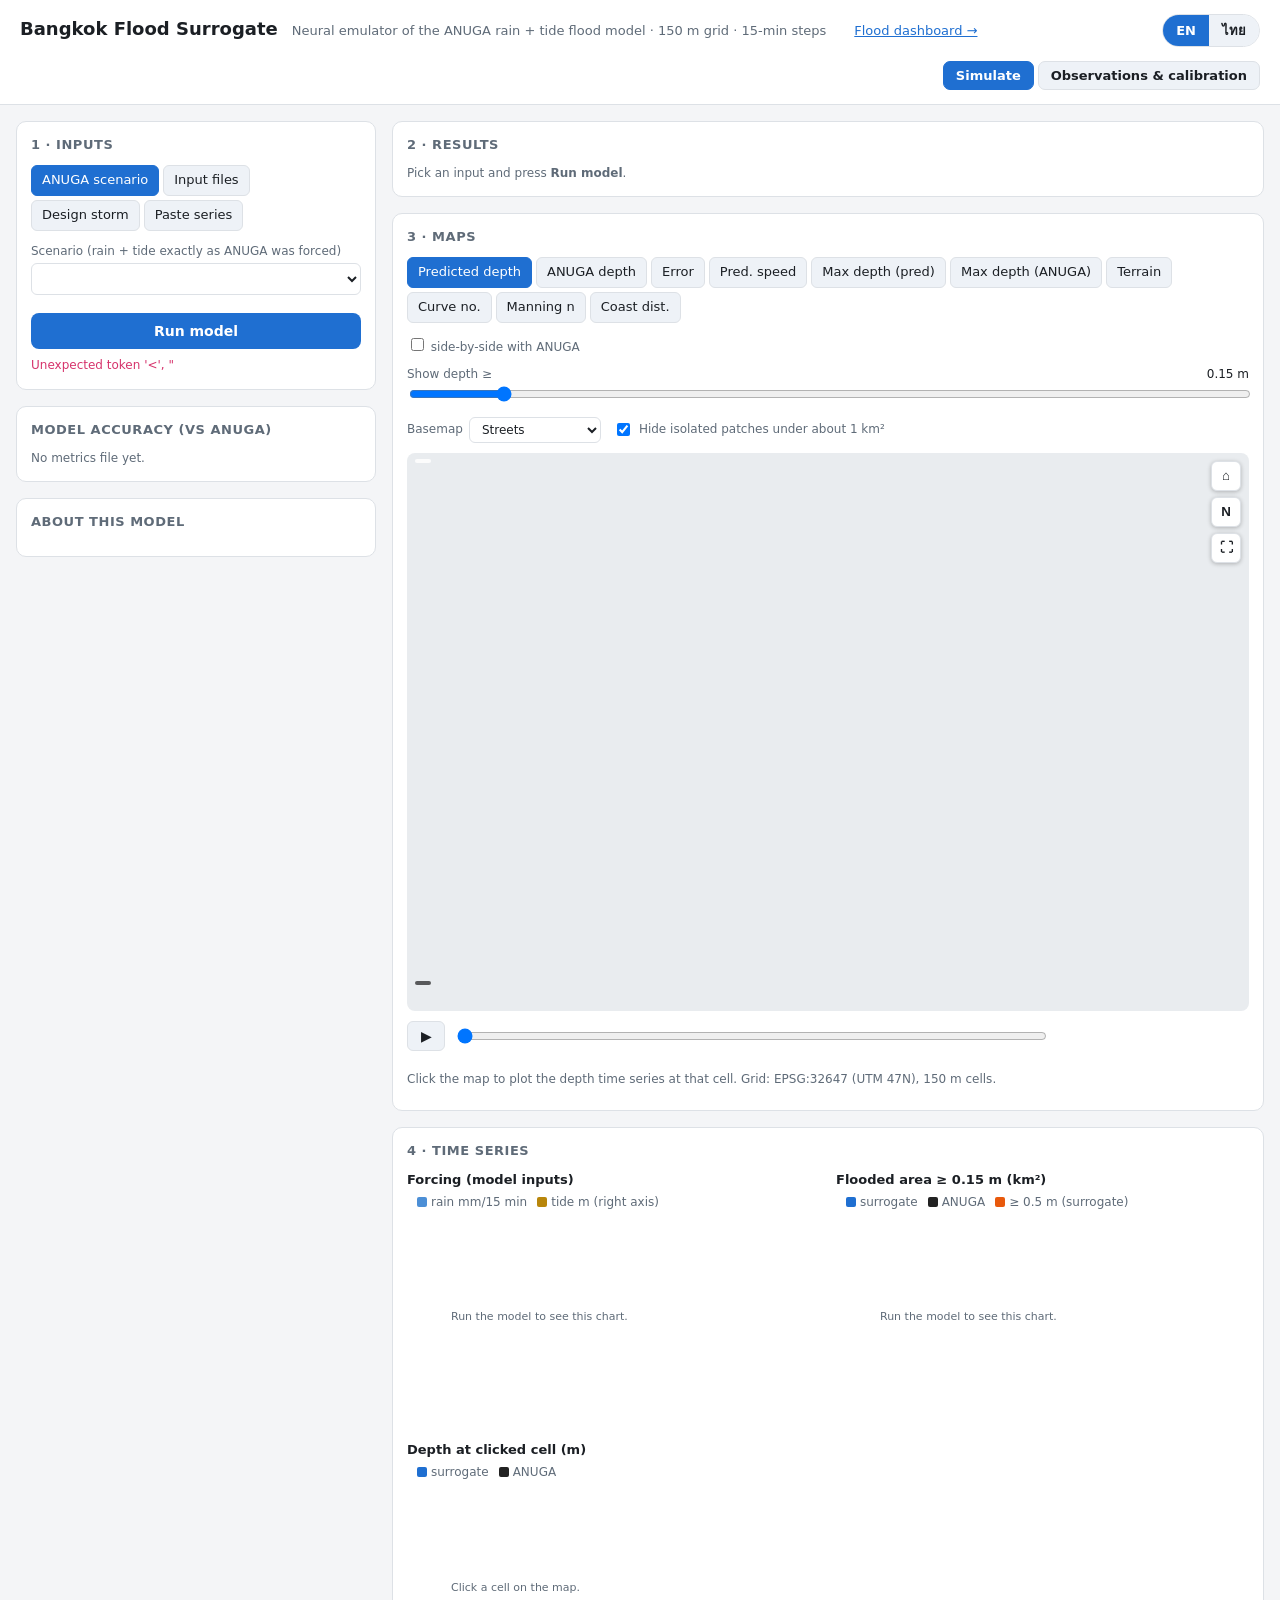
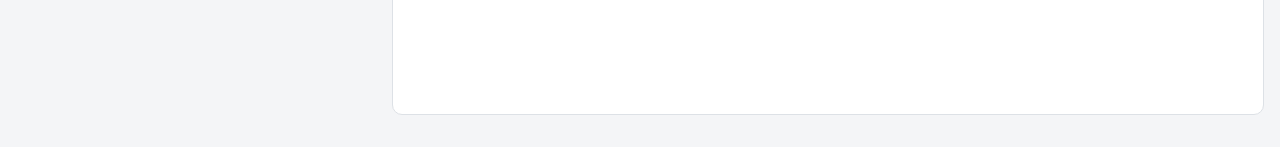
==== commit 004fde20: "Dashboard revamp, NOAA GFS weather, MapLibre workbench, and a Vercel + AWS deployment split Dashboar" ====
--- a/index.html
+++ b/index.html
@@ -1,6 +1,9 @@
 <!doctype html>
 <html lang="en"><head><meta charset="utf-8"><meta name="viewport" content="width=device-width,initial-scale=1">
 <title>Bangkok Flood Surrogate</title>
+<script src="/static/dash/config.js"></script>
+<link rel="stylesheet" href="/static/maplibre/maplibre-gl.css">
+<link rel="icon" href="data:,">
 <style>
 :root{--bg:#f4f5f7;--card:#fff;--ink:#1b1f24;--mute:#5f6b78;--line:#dde1e6;--acc:#1f6fd1;--acc2:#e8590c;--ok:#2b8a3e;--warn:#b35c00;--chip:#eef2f7;
  --rain:#4c8fd6;--tide:#b8860b;--pred:#1f6fd1;--truth:#222;--mapbg:#e9ecef}
@@ -42,7 +45,7 @@
 input[type=text],input[type=datetime-local],input[type=file]{width:100%;padding:6px 8px;border:1px solid var(--line);border-radius:6px;background:var(--card);color:var(--ink);font:inherit;font-size:13px}
 details summary{cursor:pointer;color:var(--acc)}
 .marks{position:absolute;inset:0;pointer-events:none}.mk{position:absolute;width:11px;height:11px;margin:-5.5px 0 0 -5.5px;border-radius:50%;border:2px solid #fff;box-shadow:0 0 0 1px #000;pointer-events:auto;cursor:pointer}
-#marksA .mk,#marksB .mk{pointer-events:none}.mk.accepted{background:#2b8a3e}.mk.flagged{background:#f08c00}.mk.rejected{background:#c92a2a}.mk.sel{width:16px;height:16px;margin:-8px 0 0 -8px}
+.mk.accepted{background:#2b8a3e}.mk.flagged{background:#f08c00}.mk.rejected{background:#c92a2a}.mk.sel{width:16px;height:16px;margin:-8px 0 0 -8px}
 .prog{height:6px;background:var(--chip);border-radius:3px;margin-top:10px;overflow:hidden}.prog div{height:100%;width:0;background:var(--acc);transition:width .4s}
 .st{font-size:11px;padding:1px 7px;border-radius:9px;color:#fff;font-weight:600}.st.accepted{background:#2b8a3e}.st.flagged{background:#e67700}.st.rejected{background:#c92a2a}
 .thumbs{display:grid;grid-template-columns:1fr 1fr;gap:10px}.thumbs img{width:100%;border-radius:6px}.thumbs figure{margin:0}
@@ -53,9 +56,26 @@
 .tag{font-size:11px;padding:1px 6px;border-radius:9px;background:var(--chip);color:var(--mute)}.tag.test{background:var(--acc);color:#fff}
 .mute{color:var(--mute)}.small{font-size:12px}a{color:var(--acc)}.hide{display:none}.pinfo{font-size:12px;color:var(--mute);margin-top:4px}
 .dl{display:flex;gap:10px;flex-wrap:wrap;font-size:12.5px;margin-top:8px}
+.lang{display:flex;border:1px solid var(--line);border-radius:999px;overflow:hidden;margin-left:auto}
+.lang button{border:0;background:var(--chip);color:var(--ink);padding:5px 13px;cursor:pointer;font:700 13px system-ui}.lang button.on{background:var(--acc);color:#fff}
+html[lang=th] body{font-family:"Noto Sans Thai","Sarabun",system-ui,-apple-system,"Segoe UI",Roboto,"Leelawadee UI",Tahoma,sans-serif;line-height:1.6}
+html[lang=th] .card h2{text-transform:none;letter-spacing:0;font-size:14px}
+
+.gl{position:absolute;inset:0}.mapgl{height:62vh;min-height:420px}.maps.two .mapgl{height:56vh}
+.mapgl .cap{z-index:5}.mapgl .zbadge{position:absolute;left:8px;bottom:26px;z-index:5;background:rgba(0,0,0,.62);color:#fff;font-size:11.5px;padding:2px 8px;border-radius:6px;pointer-events:none;font-variant-numeric:tabular-nums}
+.mapgl .pxf{position:absolute;left:50%;top:8px;transform:translateX(-50%);z-index:5;background:rgba(0,0,0,.72);color:#fff;font-size:12px;padding:3px 10px;border-radius:6px;pointer-events:none;white-space:nowrap;display:none;font-variant-numeric:tabular-nums;max-width:92%;overflow:hidden;text-overflow:ellipsis}
+.mapgl .mapctl{position:absolute;right:8px;top:8px;z-index:5;display:flex;flex-direction:column;gap:6px}
+.mapgl .mapctl button{width:30px;height:30px;border-radius:6px;border:1px solid var(--line);background:var(--card);color:var(--ink);cursor:pointer;font-weight:700;box-shadow:0 1px 4px rgba(0,0,0,.25)}
+.maplibregl-marker.mk{margin:0;pointer-events:auto}
+.mapgl .maplibregl-ctrl-top-left{top:36px}
+.mapgl .cap{max-width:70%}
+.toolbar label.inl{display:flex;align-items:center;gap:6px;margin:0}
+.toolbar select.sm{width:auto;padding:4px 8px}
 </style></head><body>
 <header><h1>Bangkok Flood Surrogate</h1><span class="sub">Neural emulator of the ANUGA rain + tide flood model &middot; 150 m grid &middot; 15-min steps</span>
-<span class="sub" id="dev"></span><nav class="views" id="views"><button data-v="sim" class="on">Simulate</button><button data-v="obs">Observations &amp; calibration</button></nav></header>
+<span class="sub" id="dev"></span><a href="/dashboard" style="font-size:13px">Flood dashboard &rarr;</a>
+<div class="lang" role="group" aria-label="Language / ภาษา"><button data-lang="en" class="on" lang="en">EN</button><button data-lang="th" lang="th">ไทย</button></div>
+<nav class="views" id="views"><button data-v="sim" class="on">Simulate</button><button data-v="obs">Observations &amp; calibration</button></nav></header>
 <div class="wrap" id="view-sim">
 <aside>
  <div class="card"><h2>1 &middot; Inputs</h2>
@@ -89,8 +109,12 @@
    <label class="small" style="margin:0"><input type="checkbox" id="cmp"> side-by-side with ANUGA</label>
    <select id="sarsel" style="width:auto" class="hide"></select></div>
   <div class="toolbar"><div class="grow"><label style="margin:0">Show depth &ge; <span class="rv" id="v_thr"></span></label><input type="range" id="thr" min="0.05" max="1" step="0.05" value="0.15"></div></div>
-  <div class="maps" id="maps"><div class="mapbox"><img id="imgA" alt="map"><span class="cap" id="capA"></span><div class="marks" id="marksA"></div><span class="pin" id="pinA"></span></div>
-   <div class="mapbox hide" id="boxB"><img id="imgB" alt="map"><span class="cap" id="capB"></span><div class="marks" id="marksB"></div><span class="pin" id="pinB"></span></div></div>
+  <div class="toolbar"><label class="inl">Basemap <select id="wbbase" class="sm"><option value="streets">Streets</option><option value="satellite">Satellite</option><option value="light">Light</option><option value="dark">Dark</option><option value="osm">OpenStreetMap</option></select></label>
+   <label class="inl small"><input type="checkbox" id="wbclean" checked> Hide isolated patches under about 1 km&sup2;</label></div>
+  <div class="maps" id="maps">
+   <div class="mapbox mapgl" id="boxA"><div class="gl" id="glA"></div><span class="cap" id="capA"></span><div class="zbadge" id="zA"></div><div class="pxf" id="pxf"></div>
+    <div class="mapctl"><button id="wbReset" title="Reset view">&#8962;</button><button id="wbNorth" title="North up">N</button><button id="wbFull" title="Full screen">&#9974;</button></div></div>
+   <div class="mapbox mapgl hide" id="boxB"><div class="gl" id="glB"></div><span class="cap" id="capB"></span></div></div>
   <div class="timebar"><button class="play" id="play" title="play / pause">&#9654;</button><input type="range" id="time" min="0" max="0" value="0"><span class="tlabel" id="tlabel"></span></div>
   <div class="legend"><span id="lglo"></span><span class="bar" id="lgbar"></span><span id="lghi"></span><span id="lgunit"></span></div>
   <div class="pinfo">Click the map to plot the depth time series at that cell. Grid: EPSG:32647 (UTM 47N), 150 m cells.</div>
@@ -144,7 +168,7 @@
 <main>
  <div class="card"><h2>Map</h2>
   <div class="toolbar"><div class="seg" id="omapseg"><button data-w="base" class="on">Terrain + readings</button><button data-w="extent">SAR flood extent</button><button data-w="depth">SAR-derived depth</button><button data-w="compare">SAR vs active model</button></div></div>
-  <div class="mapbox" id="omapbox"><img id="omap" alt="observation map"><div class="marks" id="omarks"></div><span class="pin" id="opin"></span></div>
+  <div class="mapbox mapgl" id="omapbox"><div class="gl" id="glO"></div></div>
   <div class="legend" id="olegend"></div></div>
  <div class="card"><h2>Observations</h2><label class="small"><input type="checkbox" id="oall"> show all events</label><div id="otable" class="small mute">Loading…</div></div>
  <div class="card" id="odetail"><h2>Selected observation</h2><div class="small mute">Pick a row in the table.</div></div>
@@ -154,7 +178,8 @@
 const $=id=>document.getElementById(id);let META=null,RUN=null,tab='scenario',tideV='HT',layer='pred',playing=false,PT=null,PIN=null;
 const css=n=>getComputedStyle(document.documentElement).getPropertyValue(n).trim();
 const fmt=(v,d=2)=>v==null||isNaN(v)?'–':Number(v).toFixed(d);
-async function api(p,body){const r=await fetch(p,body?{method:'POST',headers:{'Content-Type':'application/json'},body:JSON.stringify(body)}:{});const j=await r.json();if(!r.ok)throw new Error(j.error||r.status);return j}
+const API=String(window.FD_API_BASE||'').replace(/\/$/,''),A=p=>API+p;
+async function api(p,body){const r=await fetch(A(p),body?{method:'POST',headers:{'Content-Type':'application/json'},body:JSON.stringify(body)}:{});const j=await r.json();if(!r.ok)throw new Error(j.error||r.status);return j}
 function fmtTime(h){if(!RUN)return '';let s=`+${h.toFixed(2)} h`;if(RUN.start){const d=new Date(RUN.start.replace(' ','T'));d.setMinutes(d.getMinutes()+h*60);s+=` · ${d.toLocaleString('en-GB',{day:'2-digit',month:'short',year:'numeric',hour:'2-digit',minute:'2-digit'})}`}return s}
 // ---- sliders
 const sl={total:v=>v+' mm',dur:v=>v+' h',peak:v=>v+' %',tail:v=>v+' h',tamp:v=>'× '+(+v).toFixed(2),tsh:v=>(v>0?'+':'')+v+' h',thr:v=>(+v).toFixed(2)+' m'};
@@ -165,7 +190,7 @@
 document.querySelectorAll('#layers button').forEach(b=>b.onclick=()=>{if(b.disabled)return;layer=b.dataset.l;SAROBS=null;$('sarsel').value='';document.querySelectorAll('#layers button').forEach(x=>x.classList.toggle('on',x===b));refresh()});
 $('cmp').onchange=()=>refresh();
 // ---- init
-(async()=>{META=await api('/api/meta');$('dev').textContent=`running on ${META.device}`;
+(async()=>{META=await api('/api/meta');$('dev').textContent=`running on ${META.device}`;if(META.can_run===false){$('run').disabled=true;$('status').textContent='Running the model is disabled on this public deployment (no GPU here). Browse the published forecast on the dashboard, or run the app locally.'}
  const sc=$('scn');for(const split of ['test','train']){const g=document.createElement('optgroup');g.label=split==='test'?'Held-out test events (never seen in training)':'Training events';
   META.scenarios.filter(s=>s.split===split).forEach(s=>{const o=document.createElement('option');o.value=s.id;o.textContent=`${s.id} · ${s.start} · ${s.rain_total} mm, ${s.hours} h`;g.appendChild(o)});sc.appendChild(g)}
  (META.events||[]).filter(e=>e.source==='custom upload').forEach(e=>{let g=sc.querySelector('optgroup[data-ev]');if(!g){g=document.createElement('optgroup');g.label='Your uploaded events';g.dataset.ev=1;sc.appendChild(g)}const o=document.createElement('option');o.value='event:'+e.id;o.textContent=`${e.id} · ${e.name} · ${e.start}`;g.appendChild(o)});
@@ -177,7 +202,7 @@
  <p>Trained ${m.trained} on ${m.train_ids.length} events (${m.train_ids.join(', ')}) for ${m.steps} steps (${m.train_minutes} min on ${m.device}). Held out: <b>${m.test_ids.join(', ')}</b>.</p>
  <p>Training range: up to ${tr.total} mm total, ${tr.peak} mm/15 min peak, ${tr.hours} h long, high-tide variant only. Outside that it extrapolates.</p>
  <p>The surrogate inherits ANUGA's limits: uniform rain, synthetic tide, no pumps or sewers, 90 m terrain speckle. Treat depths as relative scenario comparisons, not forecasts.</p>`;
- layerAvail();window.addEventListener('resize',drawCharts);
+ layerAvail();window.addEventListener('resize',drawCharts);initMaps().catch(e=>{$('status').innerHTML=`<span class="err">Map failed to start: ${e.message}</span>`});
 })().catch(e=>$('status').innerHTML=`<span class="err">${e.message}</span>`);
 function renderAcc(){const M=META.metrics;if(!M)return;const rows=Object.entries(M.per_scenario);
  let h=`<table><tr><th>Event</th><th>RMSE m</th><th>RMSE wet</th><th>CSI</th><th>Peak area err</th></tr>`;
@@ -205,51 +230,79 @@
  let h=T('Rain total',s.rain_total,'mm')+T('Peak intensity',s.rain_peak,'mm/15 min')+T('Peak flooded area ≥0.15 m',fmt(s.peak_area,0),'km²')+T('Peak area ≥0.5 m',fmt(s.peak_area05,0),'km²')+T('99th pct max depth',fmt(s.max_depth_p99),'m');
  if(m)h+=T('ANUGA peak area',fmt(m.peak_area_true,0),`km² (${m.peak_area_err_pct>0?'+':''}${fmt(m.peak_area_err_pct,1)}%)`)+T('Depth RMSE',fmt(m.rmse,3),`m (zero map: ${fmt(m.rmse_zero_baseline,3)})`)+T('RMSE where wet',fmt(m.rmse_wet,3),'m')+T('Extent CSI',fmt(m.csi),`POD ${fmt(m.pod)} · FAR ${fmt(m.far)}`)+T('Max-depth map RMSE',fmt(m.maxdepth_rmse,3),`m · CSI ${fmt(m.maxdepth_csi)}`);
  $('tiles').innerHTML=h;
- $('dl').innerHTML=`Download: <a href="/api/download?run=${RUN.id}&what=series">time series (CSV)</a> <a href="/api/download?run=${RUN.id}&what=maxpred">predicted max depth (ESRI ASCII grid)</a>`+(RUN.has_truth?` <a href="/api/download?run=${RUN.id}&what=maxtruth">ANUGA max depth (grid)</a>`:'')}
+ $('dl').innerHTML=`Download: <a href="${A('/api/download?run='+RUN.id+'&what=series')}">time series (CSV)</a> <a href="${A('/api/download?run='+RUN.id+'&what=maxpred')}">predicted max depth (ESRI ASCII grid)</a>`+(RUN.has_truth?` <a href="${A('/api/download?run='+RUN.id+'&what=maxtruth')}">ANUGA max depth (grid)</a>`:'')}
 // ---- maps
 const LBL={pred:'Surrogate depth',truth:'ANUGA depth',error:'Error (surrogate − ANUGA)',speed:'Surrogate speed',truth_speed:'ANUGA speed',maxpred:'Max depth, surrogate',maxtruth:'Max depth, ANUGA'};
 const LG={pred:'depth',truth:'depth',maxpred:'depth',maxtruth:'depth',speed:'speed',truth_speed:'speed',error:'error'};
-function src(l){const t=$('time').value;return `/api/frame?run=${RUN?RUN.id:''}&layer=${l}&t=${t}&thr=${$('thr').value}&obs=${SAROBS||''}&_=${Date.now()%1e7}`}
+function src(l,m){const t=$('time').value;return A(`/api/dash/wb_frame?run=${RUN?RUN.id:''}&layer=${l}&t=${t}&thr=${$('thr').value}&obs=${SAROBS||''}&res=${m&&m.getZoom()>=12.5?'hi':'lo'}&clean=${$('wbclean').checked?1:0}`)}
 let SAROBS=null;
 Object.assign(LBL,{sarcmp:'Sentinel-1 vs surrogate',sarext:'Sentinel-1 flood extent',sardepth:'Sentinel-1-derived depth'});LG.sardepth='depth';
 function renderSimObs(){const O=(RUN&&RUN.observations)||[],sars=O.filter(o=>o.type==='sar'),sel=$('sarsel');
  sel.innerHTML='<option value="">Sentinel-1 overlay: off</option>'+sars.map(o=>[['sarcmp','vs surrogate'],['sarext','extent'],['sardepth','derived depth']].map(([k,t])=>`<option value="${o.id}|${k}">SAR ${o.time_local} · ${t}</option>`).join('')).join('');
  sel.classList.toggle('hide',!sars.length);drawSimMarks()}
-function drawSimMarks(){const [H,W]=META.grid,O=((RUN&&RUN.observations)||[]).filter(o=>o.type==='cctv');
- const h=O.map(o=>`<span class="mk ${o.status}" style="left:${(o.col+.5)/W*100}%;top:${(o.row+.5)/H*100}%;opacity:${Math.abs(o.step-(+$('time').value))<=4?1:.45}"></span>`).join('');$('marksA').innerHTML=h;$('marksB').innerHTML=h}
+function drawSimMarks(){SIMMK.forEach(k=>k.remove());SIMMK=[];if(!WB||!MA)return;
+ const O=((RUN&&RUN.observations)||[]).filter(o=>o.type==='cctv'&&o.lat!=null),cur=+$('time').value;
+ for(const m of [MA,MB&&!$('boxB').classList.contains('hide')?MB:null]){if(!m)continue;
+  for(const o of O){const el=document.createElement('span');el.className='mk '+o.status;el.style.opacity=Math.abs(o.step-cur)<=4?1:.45;el.title=`${o.time_local}: ${fmt(o.depth_m)} m (${o.status})`;SIMMK.push(WB.marker([o.lon,o.lat],el).addTo(m))}}}
 $('sarsel').onchange=()=>{const v=$('sarsel').value;if(!v){SAROBS=null;setLayer('pred');refresh();return}const [id,k]=v.split('|');SAROBS=id;layer=k;
  document.querySelectorAll('#layers button').forEach(x=>x.classList.remove('on'));const o=RUN.observations.find(x=>x.id===id);if(o)$('time').value=o.step;refresh()};
-function refresh(){const st=!!META.static_labels[layer];const twin=$('cmp').checked&&RUN&&RUN.has_truth&&!st;
+function refresh(){const st=!!META.static_labels[layer];const twin=$('cmp').checked&&RUN&&RUN.has_truth&&!st;let pairLayer=null;
  const pair={pred:'truth',speed:'truth_speed',maxpred:'maxtruth',truth:'pred',maxtruth:'maxpred',error:'truth'};
  $('maps').classList.toggle('two',twin);$('boxB').classList.toggle('hide',!twin);
- $('imgA').src=src(layer);$('capA').textContent=st?META.static_labels[layer]:LBL[layer];
- if(twin){const b=pair[layer]||'truth';$('imgB').src=src(b);$('capB').textContent=LBL[b]}
+ $('capA').textContent=st?META.static_labels[layer]:LBL[layer];
+ if(twin){pairLayer=pair[layer]||'truth';$('capB').textContent=LBL[pairLayer]}
  if(layer==='sarcmp'||layer==='sarext'){$('lgbar').style.background='none';$('lglo').textContent='';$('lghi').textContent='';
   $('lgunit').textContent=layer==='sarcmp'?'Blue: both flooded · Red: SAR only · Yellow: surrogate only · Purple: surrogate only in dense urban (SAR-blind)':'Orange: SAR flood extent · Grey: permanent water · Washed out: no coverage'}
  else{const lg=META.legends[LG[layer]||layer];$('lgbar').style.background=lg.cmap;$('lglo').textContent=lg.lo;$('lghi').textContent=lg.hi;$('lgunit').textContent=lg.unit+(lg.log?' (log scale)':'')}
  if(RUN)drawSimMarks();
  if(LG[layer]==='depth')$('lglo').textContent=$('thr').value;
- $('tlabel').textContent=RUN?(layer.startsWith('max')?'maximum over the event':fmtTime($('time').value*0.25)):'';drawCharts()}
+ $('tlabel').textContent=RUN?(layer.startsWith('max')?'maximum over the event':fmtTime($('time').value*0.25)):'';drawCharts();return paintMaps(twin,pairLayer)}
 $('time').addEventListener('input',()=>{if(!layer.startsWith('max'))refresh();else drawCharts();$('tlabel').textContent=fmtTime($('time').value*0.25)});
-$('imgA').onload=()=>{if(playing)setTimeout(step,90)};
-$('imgA').onerror=()=>{stop();if(RUN)$('status').innerHTML='<span class="err">Map frame failed to load (run expired? press Run again).</span>'};
+function paintMaps(twin,pairLayer){if(!MA)return Promise.resolve();
+ if(twin)ensureB();
+ const pa=WB.paint(MA,src(layer,MA));let pb=Promise.resolve(true);
+ if(twin&&MB){MB.resize();pb=WB.paint(MB,src(pairLayer,MB))}
+ return Promise.all([pa,pb]).then(([ok])=>{if(!ok){stop();if(RUN)$('status').innerHTML='<span class="err">Map frame failed to load (run expired? press Run again).</span>'}else if(playing)setTimeout(step,90)})}
 function step(){if(!playing)return;const t=+$('time').value;if(t>=RUN.T-1){stop();return}$('time').value=t+1;if(layer.startsWith('max'))setLayer('pred');refresh()}
 function stop(){playing=false;$('play').innerHTML='&#9654;'}
 $('play').onclick=()=>{if(!RUN)return;if(playing){stop();return}playing=true;$('play').innerHTML='&#10074;&#10074;';if(+$('time').value>=RUN.T-1)$('time').value=0;step()};
-for(const id of ['imgA','imgB'])$(id).addEventListener('click',async e=>{if(!RUN)return;const im=e.target,r=im.getBoundingClientRect();
- const [H,W]=META.grid;const c=Math.floor((e.clientX-r.left)/r.width*W),rw=Math.floor((e.clientY-r.top)/r.height*H);PIN=[(e.clientX-r.left)/r.width,(e.clientY-r.top)/r.height];showPin();
- try{PT=await api(`/api/point?run=${RUN.id}&r=${rw}&c=${c}`);$('pmeta').textContent=PT.valid?`UTM ${PT.x.toFixed(0)} E, ${PT.y.toFixed(0)} N · ground ${PT.dem} m · CN ${PT.cn} · n ${PT.manning} · ${PT.coast_km} km from coast · peak depth ${fmt(Math.max(...PT.pred))} m`:'Outside the model domain.';drawCharts()}catch(err){$('pmeta').textContent=err.message}});
-function showPin(){for(const k of ['A','B']){const p=$('pin'+k);if(!PIN){p.style.display='none';continue}p.style.display='block';p.style.left=PIN[0]*100+'%';p.style.top=PIN[1]*100+'%'}}
+async function mapClick(e){if(!RUN)return;
+ try{PT=await api(`/api/dash/wb_cell?run=${RUN.id}&lat=${e.lngLat.lat}&lon=${e.lngLat.lng}`);PIN=PT.valid?PT.ring:null;showPin();
+  $('pmeta').textContent=PT.valid?`r${PT.row} c${PT.col} · ground ${PT.dem} m · CN ${PT.cn} · n ${PT.manning} · ${PT.coast_km} km from coast · peak depth ${fmt(Math.max(...PT.pred))} m`:'Outside the model domain.';drawCharts()}catch(err){$('pmeta').textContent=err.message}}
+function showPin(){for(const m of [MA,MB])if(m&&WB)WB.highlight(m,PIN||null)}
+function hover(e){const n=performance.now();if(n-LASTMOVE<130||!RUN)return;LASTMOVE=n;const my=++HOVER,el=$('pxf');
+ api(`/api/dash/wb_cell?run=${RUN.id}&lat=${e.lngLat.lat}&lon=${e.lngLat.lng}`).then(p=>{if(my!==HOVER)return;el.style.display='block';
+  if(!p.valid){el.textContent='Outside the model domain';return}
+  const t=+$('time').value,mx=layer.startsWith('max'),v=a=>mx?Math.max(...a):a[t];
+  let s=`r${p.row}·c${p.col} · ground ${p.dem} m · surrogate ${fmt(v(p.pred))} m`;if(p.truth)s+=` · ANUGA ${fmt(v(p.truth))} m`;el.textContent=s}).catch(()=>{})}
+function badge(){if(!MA)return;const mp=WB.mpp(MA),cell=150/mp;$('zA').textContent=`zoom ${MA.getZoom().toFixed(1)} · 1 px ≈ ${mp<10?mp.toFixed(1):Math.round(mp)} m`+(cell>=2?` · cell ≈ ${Math.round(cell)} px`:'')}
+let WB=null,MA=null,MB=null,OM=null,SIMMK=[],OBSMK=[],OPINMK=null,HOVER=0,LASTMOVE=0;
+window.WB_READY=new Promise((res,rej)=>{window.__wbResolve=res;window.__wbReject=rej});
+function ensureB(){if(MB||!WB)return;MB=WB.create($('glB'));WB.link(MA,MB);MB.on('click',mapClick);MB.once('load',()=>{WB.setHi(MB,MA.getZoom()>=12.5);MB.jumpTo({center:MA.getCenter(),zoom:MA.getZoom()})})}
+async function initMaps(){WB=await window.WB_READY;MA=WB.create($('glA'));MA.on('load',()=>{WB.fit(MA,10);refresh();badge()});
+ MA.on('zoom',()=>{badge();const hi=MA.getZoom()>=12.5;if(hi!==!!MA.__hi){WB.setHi(MA,hi);if(MB)WB.setHi(MB,hi);refresh()}});
+ MA.on('mousemove',hover);MA.on('mouseout',()=>{$('pxf').style.display='none'});MA.on('click',mapClick);
+ $('wbbase').value=WB.basemap();$('wbbase').onchange=()=>WB.setBasemap($('wbbase').value);
+ $('wbclean').onchange=()=>refresh();
+ $('wbReset').onclick=()=>WB.fit(MA,10);$('wbNorth').onclick=()=>MA.easeTo({bearing:0,pitch:0,duration:400});
+ $('wbFull').onclick=()=>{const w=$('boxA');if(document.fullscreenElement)document.exitFullscreen();else w.requestFullscreen&&w.requestFullscreen()};
+ document.addEventListener('fullscreenchange',()=>{MA.resize();MB&&MB.resize()});
+ document.addEventListener('wb-lang',()=>WB.relabel())}
+function ensureObsMap(){if(OM||!WB)return;OM=WB.create($('glO'));OM.on('load',()=>{WB.fit(OM,10);renderObsMap()});OM.on('click',obsPick)}
+function obsPick(e){OPICK=null;$('clat').value=e.lngLat.lat.toFixed(5);$('clon').value=e.lngLat.lng.toFixed(5);
+ if(OPINMK)OPINMK.remove();const el=document.createElement('span');el.className='mk sel';el.style.background='#e8590c';OPINMK=WB.marker([e.lngLat.lng,e.lngLat.lat],el).addTo(OM);
+ $('cpick').textContent=`Picked ${e.lngLat.lat.toFixed(5)}, ${e.lngLat.lng.toFixed(5)}. Edit lat/lon above to override.`}
 // ---- charts (small canvas plotter)
 function chart(cv,o){const dpr=window.devicePixelRatio||1,w=cv.clientWidth,h=cv.height/ (cv._d||1);cv._d=dpr;cv.width=w*dpr;cv.height=210*dpr;const g=cv.getContext('2d');g.scale(dpr,dpr);
  const H=210,L=44,R=o.right?44:12,T=8,B=26,pw=w-L-R,ph=H-T-B,ink=css('--mute'),line=css('--line');g.font='11px system-ui';g.clearRect(0,0,w,H);
- if(!o.x||!o.x.length){g.fillStyle=ink;g.fillText(o.empty||'Run the model to see this chart.',L,H/2);return}
+ const wt=window.wbT||(s=>s);
+ if(!o.x||!o.x.length){g.fillStyle=ink;g.fillText(wt(o.empty||'Run the model to see this chart.'),L,H/2);return}
  const x0=o.x[0],x1=o.x[o.x.length-1]||1,X=v=>L+(v-x0)/(x1-x0||1)*pw;
  const rng=(ss,force0)=>{let lo=force0?0:Infinity,hi=-Infinity;ss.forEach(s=>s.y.forEach(v=>{if(v!=null){lo=Math.min(lo,v);hi=Math.max(hi,v)}}));if(hi<=lo)hi=lo+1;const p=(hi-lo)*.06;return [force0?lo:lo-p,hi+p]};
  const ax=(ss,side)=>{if(!ss.length)return null;const [lo,hi]=rng(ss,side==='l'?o.zeroL!==false:false);const Y=v=>T+ph-(v-lo)/(hi-lo)*ph;g.fillStyle=ink;g.textAlign=side==='l'?'right':'left';
   for(let i=0;i<=4;i++){const v=lo+(hi-lo)*i/4,y=Y(v);if(side==='l'){g.strokeStyle=line;g.beginPath();g.moveTo(L,y);g.lineTo(L+pw,y);g.stroke()}g.fillText(Math.abs(hi-lo)<5?v.toFixed(2):v.toFixed(0),side==='l'?L-5:L+pw+5,y+4)}return Y};
  const Ls=o.series.filter(s=>s.axis!=='r'),Rs=o.series.filter(s=>s.axis==='r');const YL=ax(Ls,'l'),YR=ax(Rs,'r');
- g.textAlign='center';g.fillStyle=ink;for(let i=0;i<=6;i++){const v=x0+(x1-x0)*i/6;g.fillText(v.toFixed(v<10?1:0)+' h',X(v),H-8)}
+ g.textAlign='center';g.fillStyle=ink;for(let i=0;i<=6;i++){const v=x0+(x1-x0)*i/6;g.fillText(v.toFixed(v<10?1:0)+' '+wt('h'),X(v),H-8)}
  for(const s of o.series){const Y=s.axis==='r'?YR:YL;g.strokeStyle=g.fillStyle=css(s.color);
   if(s.kind==='bar'){const bw=Math.max(1,pw/o.x.length*.85);s.y.forEach((v,i)=>{if(v>0){const y=Y(v);g.fillRect(X(o.x[i])-bw/2,y,bw,Y(0)-y)}})}
   else{g.lineWidth=s.w||1.8;g.setLineDash(s.dash||[]);g.beginPath();let st=false;s.y.forEach((v,i)=>{if(v==null){st=false;return}const px=X(o.x[i]),py=Y(v);st?g.lineTo(px,py):g.moveTo(px,py);st=true});g.stroke();g.setLineDash([])}}
@@ -266,9 +319,9 @@
 const pad2=n=>String(n).padStart(2,'0');
 const isoLocal=d=>`${d.getFullYear()}-${pad2(d.getMonth()+1)}-${pad2(d.getDate())}T${pad2(d.getHours())}:${pad2(d.getMinutes())}`;
 document.querySelectorAll('#views button').forEach(b=>b.onclick=()=>{document.querySelectorAll('#views button').forEach(x=>x.classList.toggle('on',x===b));
- $('view-sim').classList.toggle('hide',b.dataset.v!=='sim');$('view-obs').classList.toggle('hide',b.dataset.v!=='obs');if(b.dataset.v==='obs')loadObs().catch(e=>$('otable').innerHTML=`<span class="err">${esc(e.message)}</span>`);else drawCharts()});
+ $('view-sim').classList.toggle('hide',b.dataset.v!=='sim');$('view-obs').classList.toggle('hide',b.dataset.v!=='obs');if(b.dataset.v==='obs'){loadObs().catch(e=>$('otable').innerHTML=`<span class="err">${esc(e.message)}</span>`);setTimeout(()=>{ensureObsMap();OM&&OM.resize()},30)}else{drawCharts();setTimeout(()=>{MA&&MA.resize();MB&&MB.resize()},30)}});
 document.querySelectorAll('#ctabs button').forEach(b=>b.onclick=()=>{document.querySelectorAll('#ctabs button').forEach(x=>x.classList.toggle('on',x===b));document.querySelectorAll('[data-c]').forEach(p=>p.classList.toggle('hide',p.dataset.c!==b.dataset.t))});
-async function upload(file){if(!file)return null;const r=await fetch('/api/upload',{method:'POST',headers:{'X-Filename':encodeURIComponent(file.name)},body:file});const j=await r.json();if(!r.ok)throw new Error(j.error||r.status);return j.id}
+async function upload(file){if(!file)return null;const r=await fetch(A('/api/upload'),{method:'POST',headers:{'X-Filename':encodeURIComponent(file.name)},body:file});const j=await r.json();if(!r.ok)throw new Error(j.error||r.status);return j.id}
 function say(id,msg,bad){$(id).innerHTML=bad?`<span class="err">${esc(msg)}</span>`:esc(msg)}
 async function loadObs(){OST=await api('/api/obs/state');renderEvents();renderObsTable();renderDetail();renderCalib();renderObsMap();if(OST.status.state==='running')startPoll()}
 function renderEvents(){const sel=$('oev'),cur=OEV;sel.innerHTML='';
@@ -301,22 +354,21 @@
  let h=`<h2>Selected observation · ${o.type==='cctv'?'CCTV':'Sentinel-1'} · <span class="st ${o.status}">${o.status}</span></h2>`;
  if(o.type==='cctv'){h+=`<div class="tiles"><div class="tile"><div class="k">Depth</div><div class="v">${fmt(o.depth_m)}<small> m</small></div></div><div class="tile"><div class="k">Range</div><div class="v">${fmt(o.depth_low)}-${fmt(o.depth_high)}<small> m</small></div></div><div class="tile"><div class="k">Confidence</div><div class="v">${fmt(o.confidence)}</div></div><div class="tile"><div class="k">Cell</div><div class="v" style="font-size:15px">r${o.row} c${o.col}</div></div></div>
   <p class="small">${esc(o.time_local)} local · step ${o.step} · ${o.lat.toFixed(5)}, ${o.lon.toFixed(5)}${o.camera?' · camera '+esc(o.camera):''}${o.notes?' · '+esc(o.notes):''}</p>`;
-  if(o.files&&(o.files.before||o.files.after))h+=`<div class="thumbs">${['before','after'].map(k=>o.files[k]?`<figure><img src="/api/obs/file?id=${o.files[k]}" alt="${k} image"><figcaption class="small mute">${k}</figcaption></figure>`:'<div></div>').join('')}</div>`}
+  if(o.files&&(o.files.before||o.files.after))h+=`<div class="thumbs">${['before','after'].map(k=>o.files[k]?`<figure><img src="${A('/api/obs/file?id='+o.files[k])}" alt="${k} image"><figcaption class="small mute">${k}</figcaption></figure>`:'<div></div>').join('')}</div>`}
  else{const I=o.sar,m=o.model_compare||{};h+=`<div class="tiles"><div class="tile"><div class="k">SAR flooded</div><div class="v">${I.flooded_km2}<small> km²</small></div></div><div class="tile"><div class="k">Model flooded (same cells)</div><div class="v">${m.model_flooded_km2??'–'}<small> km²</small></div></div><div class="tile"><div class="k">CSI non-urban</div><div class="v">${fmt(m.csi_nonurban)}</div></div><div class="tile"><div class="k">POD urban</div><div class="v">${fmt(m.pod_urban)}</div></div></div>
   <p class="small">${esc(o.time_utc)} UTC = ${esc(o.time_local)} local · step ${o.step} · ${esc(I.mode)}${I.units?' ('+esc(I.units)+')':''}${I.threshold_db!=null?` · threshold ${I.threshold_db} dB (Otsu ${I.otsu_db})`:''} · covered ${I.covered_km2} km² · permanent water ${I.permanent_water_km2} km² · SAR-derived depth p90 ${I.depth_p90_m} m${o.label?' · '+esc(o.label):''}</p>`}
  box.innerHTML=h+checks}
 function renderObsMap(){if(!OST)return;const o=OST.observations.find(x=>x.id===OSEL);const sar=o&&o.type==='sar';
  document.querySelectorAll('#omapseg button').forEach(b=>{b.disabled=b.dataset.w!=='base'&&!sar;b.classList.toggle('on',b.dataset.w===(sar?OWHAT:'base'))});
- $('omap').src=sar&&OWHAT!=='base'?`/api/obs/png?id=${o.id}&what=${OWHAT}&_=${Date.now()%1e7}`:'/api/frame?layer=base';
- const [H,W]=META.grid;$('omarks').innerHTML=OST.observations.filter(x=>x.type==='cctv'&&x.event_id===OEV).map(x=>`<span class="mk ${x.status}${x.id===OSEL?' sel':''}" data-id="${x.id}" title="${esc(x.time_local)}: ${fmt(x.depth_m)} m (${x.status})" style="left:${(x.col+.5)/W*100}%;top:${(x.row+.5)/H*100}%"></span>`).join('');
- $('omarks').querySelectorAll('.mk').forEach(m=>m.onclick=e=>{e.stopPropagation();selectObs(m.dataset.id)});
- const lg={base:'Dots: CCTV readings of this event (green accepted, orange flagged, red rejected). Click the map to pick a camera cell.',extent:'Orange: SAR flood extent (≥ 50% of the 150 m cell). Grey: permanent water (from the pre-event image). Washed out: no SAR coverage.',
+ ensureObsMap();
+ if(OM){WB.paint(OM,sar&&OWHAT!=='base'?A(`/api/dash/wb_sar?id=${o.id}&what=${OWHAT}&res=${OM.getZoom()>=12.5?'hi':'lo'}&_=${Date.now()%1e7}`):null);
+  OBSMK.forEach(k=>k.remove());OBSMK=[];
+  for(const x of OST.observations.filter(x=>x.type==='cctv'&&x.event_id===OEV&&x.lat!=null)){const el=document.createElement('span');el.className=`mk ${x.status}${x.id===OSEL?' sel':''}`;
+   el.title=`${x.time_local}: ${fmt(x.depth_m)} m (${x.status})`;el.onclick=ev=>{ev.stopPropagation();selectObs(x.id)};OBSMK.push(WB.marker([x.lon,x.lat],el).addTo(OM))}}
+ const lg={base:'Dots: CCTV readings of this event (green accepted, orange flagged, red rejected). Click the map to pick a camera location.',extent:'Orange: SAR flood extent (≥ 50% of the 150 m cell). Grey: permanent water (from the pre-event image). Washed out: no SAR coverage.',
   depth:'SAR-derived depth: water surface from the terrain at each flood patch\'s edge minus the ground (approximate).',compare:'Blue: both flooded · Red: SAR only (model misses) · Yellow: model only · Purple: model only in dense urban, where SAR cannot see water between buildings.'};
  $('olegend').textContent=lg[sar?OWHAT:'base']}
 document.querySelectorAll('#omapseg button').forEach(b=>b.onclick=()=>{if(b.disabled)return;OWHAT=b.dataset.w;renderObsMap()});
-$('omap').addEventListener('click',e=>{const r=e.target.getBoundingClientRect(),[H,W]=META.grid;const c=Math.floor((e.clientX-r.left)/r.width*W),rw=Math.floor((e.clientY-r.top)/r.height*H);
- OPICK=[rw,c];$('clat').value='';$('clon').value='';const p=$('opin');p.style.display='block';p.style.left=(e.clientX-r.left)/r.width*100+'%';p.style.top=(e.clientY-r.top)/r.height*100+'%';
- $('cpick').textContent=`Picked cell row ${rw}, col ${c} (lat/lon are filled in when saved). Type lat/lon instead to override.`});
 $('neadd').onclick=async()=>{try{say('nestat','Uploading…');const rf=await upload($('nerain').files[0]);if(!rf)throw new Error('choose a rain CSV');const tf=await upload($('netide').files[0]);
  const r=await api('/api/obs/event',{name:$('nename').value,rain_file:rf,tide_file:tf});OEV=r.id;say('nestat',`Created event ${r.id}. It is also selectable under Simulate → ANUGA scenario.`);await loadObs();addSimEvent(r.id)}catch(e){say('nestat',e.message,1)}};
 $('cadd').onclick=async()=>{try{if(!$('cdepth').value)throw new Error('enter the depth');if(!($('clat').value&&$('clon').value)&&!OPICK)throw new Error('enter lat/lon or click the map');
@@ -348,4 +400,10 @@
 function showDev(){$('dev').textContent=`running on ${META.device} · model ${META.model_version||'v0'}`}
 function addSimEvent(id){let g=$('scn').querySelector('optgroup[data-ev]');if(!g){g=document.createElement('optgroup');g.label='Your uploaded events';g.dataset.ev=1;$('scn').appendChild(g)}
  const e=OST.events.find(x=>x.id===id);if(!e||g.querySelector(`option[value="event:${id}"]`))return;const o=document.createElement('option');o.value='event:'+id;o.textContent=`${id} · ${e.name} · ${e.start}`;g.appendChild(o)}
+</script>
+<script type="module" src="/static/dash/wbmap.js"></script>
+<script type="module">
+import {init} from '/static/dash/wb_i18n.js';
+init();
+document.addEventListener('wb-lang',()=>{try{drawCharts()}catch(e){}});
 </script></body></html>
--- a/static/maplibre/maplibre-gl.css
+++ b/static/maplibre/maplibre-gl.css
@@ -0,0 +1 @@
+.maplibregl-map{font:12px/20px Helvetica Neue,Arial,Helvetica,sans-serif;overflow:hidden;position:relative;-webkit-tap-highlight-color:rgb(0 0 0/0);-webkit-touch-callout:none}.maplibregl-canvas{position:absolute;left:0;top:0}.maplibregl-map:fullscreen{width:100%;height:100%}.maplibregl-ctrl-group button.maplibregl-ctrl-compass{touch-action:none}.maplibregl-canvas-container.maplibregl-interactive,.maplibregl-ctrl-group button.maplibregl-ctrl-compass{cursor:grab;-webkit-user-select:none;-moz-user-select:none;user-select:none}.maplibregl-canvas-container.maplibregl-interactive.maplibregl-track-pointer{cursor:pointer}.maplibregl-canvas-container.maplibregl-interactive:active,.maplibregl-ctrl-group button.maplibregl-ctrl-compass:active{cursor:grabbing}.maplibregl-canvas-container.maplibregl-touch-zoom-rotate,.maplibregl-canvas-container.maplibregl-touch-zoom-rotate .maplibregl-canvas{touch-action:pan-x pan-y}.maplibregl-canvas-container.maplibregl-touch-drag-pan,.maplibregl-canvas-container.maplibregl-touch-drag-pan .maplibregl-canvas{touch-action:pinch-zoom}.maplibregl-canvas-container.maplibregl-touch-zoom-rotate.maplibregl-touch-drag-pan,.maplibregl-canvas-container.maplibregl-touch-zoom-rotate.maplibregl-touch-drag-pan .maplibregl-canvas{touch-action:none}.maplibregl-canvas-container.maplibregl-touch-drag-pan.maplibregl-cooperative-gestures,.maplibregl-canvas-container.maplibregl-touch-drag-pan.maplibregl-cooperative-gestures .maplibregl-canvas{touch-action:pan-x pan-y}.maplibregl-ctrl-bottom-left,.maplibregl-ctrl-bottom-right,.maplibregl-ctrl-top-left,.maplibregl-ctrl-top-right{position:absolute;pointer-events:none;z-index:2}.maplibregl-ctrl-top-left{top:0;left:0}.maplibregl-ctrl-top-right{top:0;right:0}.maplibregl-ctrl-bottom-left{bottom:0;left:0}.maplibregl-ctrl-bottom-right{right:0;bottom:0}.maplibregl-ctrl{clear:both;pointer-events:auto;transform:translate(0)}.maplibregl-ctrl-top-left .maplibregl-ctrl{margin:10px 0 0 10px;float:left}.maplibregl-ctrl-top-right .maplibregl-ctrl{margin:10px 10px 0 0;float:right}.maplibregl-ctrl-bottom-left .maplibregl-ctrl{margin:0 0 10px 10px;float:left}.maplibregl-ctrl-bottom-right .maplibregl-ctrl{margin:0 10px 10px 0;float:right}.maplibregl-ctrl-group{border-radius:4px;background:#fff}.maplibregl-ctrl-group:not(:empty){box-shadow:0 0 0 2px rgba(0,0,0,.1)}@media(forced-colors:active){.maplibregl-ctrl-group:not(:empty){box-shadow:0 0 0 2px ButtonText}}.maplibregl-ctrl-group button{width:29px;height:29px;display:block;padding:0;outline:none;border:0;box-sizing:border-box;background-color:transparent;cursor:pointer}.maplibregl-ctrl button{-webkit-user-select:none;-moz-user-select:none;user-select:none}.maplibregl-ctrl-group button+button{border-top:1px solid #ddd}.maplibregl-ctrl button .maplibregl-ctrl-icon{display:block;width:100%;height:100%;background-repeat:no-repeat;background-position:50%}@media(forced-colors:active){.maplibregl-ctrl-icon{background-color:transparent}.maplibregl-ctrl-group button+button{border-top:1px solid buttontext}}.maplibregl-ctrl button::-moz-focus-inner{border:0;padding:0}.maplibregl-ctrl-attrib-button:focus,.maplibregl-ctrl-group button:focus{box-shadow:0 0 2px 2px #0096ff}.maplibregl-ctrl button:disabled{cursor:not-allowed}.maplibregl-ctrl button:disabled .maplibregl-ctrl-icon{opacity:.25}@media(hover:hover){.maplibregl-ctrl button:not(:disabled):hover{background-color:rgba(0,0,0,.05)}}.maplibregl-ctrl button:not(:disabled):active{background-color:rgba(0,0,0,.05)}.maplibregl-ctrl-group button:focus:focus-visible{box-shadow:0 0 2px 2px #0096ff}.maplibregl-ctrl-group button:focus:not(:focus-visible){box-shadow:none}.maplibregl-ctrl-group button:focus:first-child{border-radius:4px 4px 0 0}.maplibregl-ctrl-group button:focus:last-child{border-radius:0 0 4px 4px}.maplibregl-ctrl-group button:focus:only-child{border-radius:inherit}.maplibregl-ctrl button.maplibregl-ctrl-zoom-out .maplibregl-ctrl-icon{background-image:url("data:image/svg+xml;charset=utf-8,%3Csvg%20xmlns%3D%22http%3A%2F%2Fwww.w3.org%2F2000%2Fsvg%22%20width%3D%2229%22%20height%3D%2229%22%20fill%3D%22%23333%22%20viewBox%3D%220%200%2029%2029%22%3E%3Cpath%20d%3D%22M10%2013c-.75%200-1.5.75-1.5%201.5S9.25%2016%2010%2016h9c.75%200%201.5-.75%201.5-1.5S19.75%2013%2019%2013z%22%2F%3E%3C%2Fsvg%3E")}.maplibregl-ctrl button.maplibregl-ctrl-zoom-in .maplibregl-ctrl-icon{background-image:url("data:image/svg+xml;charset=utf-8,%3Csvg%20xmlns%3D%22http%3A%2F%2Fwww.w3.org%2F2000%2Fsvg%22%20width%3D%2229%22%20height%3D%2229%22%20fill%3D%22%23333%22%20viewBox%3D%220%200%2029%2029%22%3E%3Cpath%20d%3D%22M14.5%208.5c-.75%200-1.5.75-1.5%201.5v3h-3c-.75%200-1.5.75-1.5%201.5S9.25%2016%2010%2016h3v3c0%20.75.75%201.5%201.5%201.5S16%2019.75%2016%2019v-3h3c.75%200%201.5-.75%201.5-1.5S19.75%2013%2019%2013h-3v-3c0-.75-.75-1.5-1.5-1.5%22%2F%3E%3C%2Fsvg%3E")}@media(forced-colors:active){.maplibregl-ctrl button.maplibregl-ctrl-zoom-out .maplibregl-ctrl-icon{background-image:url("data:image/svg+xml;charset=utf-8,%3Csvg%20xmlns%3D%22http%3A%2F%2Fwww.w3.org%2F2000%2Fsvg%22%20width%3D%2229%22%20height%3D%2229%22%20fill%3D%22%23fff%22%20viewBox%3D%220%200%2029%2029%22%3E%3Cpath%20d%3D%22M10%2013c-.75%200-1.5.75-1.5%201.5S9.25%2016%2010%2016h9c.75%200%201.5-.75%201.5-1.5S19.75%2013%2019%2013z%22%2F%3E%3C%2Fsvg%3E")}.maplibregl-ctrl button.maplibregl-ctrl-zoom-in .maplibregl-ctrl-icon{background-image:url("data:image/svg+xml;charset=utf-8,%3Csvg%20xmlns%3D%22http%3A%2F%2Fwww.w3.org%2F2000%2Fsvg%22%20width%3D%2229%22%20height%3D%2229%22%20fill%3D%22%23fff%22%20viewBox%3D%220%200%2029%2029%22%3E%3Cpath%20d%3D%22M14.5%208.5c-.75%200-1.5.75-1.5%201.5v3h-3c-.75%200-1.5.75-1.5%201.5S9.25%2016%2010%2016h3v3c0%20.75.75%201.5%201.5%201.5S16%2019.75%2016%2019v-3h3c.75%200%201.5-.75%201.5-1.5S19.75%2013%2019%2013h-3v-3c0-.75-.75-1.5-1.5-1.5%22%2F%3E%3C%2Fsvg%3E")}}@media(forced-colors:active) and (prefers-color-scheme:light){.maplibregl-ctrl button.maplibregl-ctrl-zoom-out .maplibregl-ctrl-icon{background-image:url("data:image/svg+xml;charset=utf-8,%3Csvg%20xmlns%3D%22http%3A%2F%2Fwww.w3.org%2F2000%2Fsvg%22%20width%3D%2229%22%20height%3D%2229%22%20viewBox%3D%220%200%2029%2029%22%3E%3Cpath%20d%3D%22M10%2013c-.75%200-1.5.75-1.5%201.5S9.25%2016%2010%2016h9c.75%200%201.5-.75%201.5-1.5S19.75%2013%2019%2013z%22%2F%3E%3C%2Fsvg%3E")}.maplibregl-ctrl button.maplibregl-ctrl-zoom-in .maplibregl-ctrl-icon{background-image:url("data:image/svg+xml;charset=utf-8,%3Csvg%20xmlns%3D%22http%3A%2F%2Fwww.w3.org%2F2000%2Fsvg%22%20width%3D%2229%22%20height%3D%2229%22%20viewBox%3D%220%200%2029%2029%22%3E%3Cpath%20d%3D%22M14.5%208.5c-.75%200-1.5.75-1.5%201.5v3h-3c-.75%200-1.5.75-1.5%201.5S9.25%2016%2010%2016h3v3c0%20.75.75%201.5%201.5%201.5S16%2019.75%2016%2019v-3h3c.75%200%201.5-.75%201.5-1.5S19.75%2013%2019%2013h-3v-3c0-.75-.75-1.5-1.5-1.5%22%2F%3E%3C%2Fsvg%3E")}}.maplibregl-ctrl button.maplibregl-ctrl-fullscreen .maplibregl-ctrl-icon{background-image:url("data:image/svg+xml;charset=utf-8,%3Csvg%20xmlns%3D%22http%3A%2F%2Fwww.w3.org%2F2000%2Fsvg%22%20width%3D%2229%22%20height%3D%2229%22%20fill%3D%22%23333%22%20viewBox%3D%220%200%2029%2029%22%3E%3Cpath%20d%3D%22M24%2016v5.5c0%201.75-.75%202.5-2.5%202.5H16v-1l3-1.5-4-5.5%201-1%205.5%204%201.5-3zM6%2016l1.5%203%205.5-4%201%201-4%205.5%203%201.5v1H7.5C5.75%2024%205%2023.25%205%2021.5V16zm7-11v1l-3%201.5%204%205.5-1%201-5.5-4L6%2013H5V7.5C5%205.75%205.75%205%207.5%205zm11%202.5c0-1.75-.75-2.5-2.5-2.5H16v1l3%201.5-4%205.5%201%201%205.5-4%201.5%203h1z%22%2F%3E%3C%2Fsvg%3E")}.maplibregl-ctrl button.maplibregl-ctrl-shrink .maplibregl-ctrl-icon{background-image:url("data:image/svg+xml;charset=utf-8,%3Csvg%20xmlns%3D%22http%3A%2F%2Fwww.w3.org%2F2000%2Fsvg%22%20width%3D%2229%22%20height%3D%2229%22%20viewBox%3D%220%200%2029%2029%22%3E%3Cpath%20d%3D%22M18.5%2016c-1.75%200-2.5.75-2.5%202.5V24h1l1.5-3%205.5%204%201-1-4-5.5%203-1.5v-1zM13%2018.5c0-1.75-.75-2.5-2.5-2.5H5v1l3%201.5L4%2024l1%201%205.5-4%201.5%203h1zm3-8c0%201.75.75%202.5%202.5%202.5H24v-1l-3-1.5L25%205l-1-1-5.5%204L17%205h-1zM10.5%2013c1.75%200%202.5-.75%202.5-2.5V5h-1l-1.5%203L5%204%204%205l4%205.5L5%2012v1z%22%2F%3E%3C%2Fsvg%3E")}@media(forced-colors:active){.maplibregl-ctrl button.maplibregl-ctrl-fullscreen .maplibregl-ctrl-icon{background-image:url("data:image/svg+xml;charset=utf-8,%3Csvg%20xmlns%3D%22http%3A%2F%2Fwww.w3.org%2F2000%2Fsvg%22%20width%3D%2229%22%20height%3D%2229%22%20fill%3D%22%23fff%22%20viewBox%3D%220%200%2029%2029%22%3E%3Cpath%20d%3D%22M24%2016v5.5c0%201.75-.75%202.5-2.5%202.5H16v-1l3-1.5-4-5.5%201-1%205.5%204%201.5-3zM6%2016l1.5%203%205.5-4%201%201-4%205.5%203%201.5v1H7.5C5.75%2024%205%2023.25%205%2021.5V16zm7-11v1l-3%201.5%204%205.5-1%201-5.5-4L6%2013H5V7.5C5%205.75%205.75%205%207.5%205zm11%202.5c0-1.75-.75-2.5-2.5-2.5H16v1l3%201.5-4%205.5%201%201%205.5-4%201.5%203h1z%22%2F%3E%3C%2Fsvg%3E")}.maplibregl-ctrl button.maplibregl-ctrl-shrink .maplibregl-ctrl-icon{background-image:url("data:image/svg+xml;charset=utf-8,%3Csvg%20xmlns%3D%22http%3A%2F%2Fwww.w3.org%2F2000%2Fsvg%22%20width%3D%2229%22%20height%3D%2229%22%20fill%3D%22%23fff%22%20viewBox%3D%220%200%2029%2029%22%3E%3Cpath%20d%3D%22M18.5%2016c-1.75%200-2.5.75-2.5%202.5V24h1l1.5-3%205.5%204%201-1-4-5.5%203-1.5v-1zM13%2018.5c0-1.75-.75-2.5-2.5-2.5H5v1l3%201.5L4%2024l1%201%205.5-4%201.5%203h1zm3-8c0%201.75.75%202.5%202.5%202.5H24v-1l-3-1.5L25%205l-1-1-5.5%204L17%205h-1zM10.5%2013c1.75%200%202.5-.75%202.5-2.5V5h-1l-1.5%203L5%204%204%205l4%205.5L5%2012v1z%22%2F%3E%3C%2Fsvg%3E")}}@media(forced-colors:active) and (prefers-color-scheme:light){.maplibregl-ctrl button.maplibregl-ctrl-fullscreen .maplibregl-ctrl-icon{background-image:url("data:image/svg+xml;charset=utf-8,%3Csvg%20xmlns%3D%22http%3A%2F%2Fwww.w3.org%2F2000%2Fsvg%22%20width%3D%2229%22%20height%3D%2229%22%20viewBox%3D%220%200%2029%2029%22%3E%3Cpath%20d%3D%22M24%2016v5.5c0%201.75-.75%202.5-2.5%202.5H16v-1l3-1.5-4-5.5%201-1%205.5%204%201.5-3zM6%2016l1.5%203%205.5-4%201%201-4%205.5%203%201.5v1H7.5C5.75%2024%205%2023.25%205%2021.5V16zm7-11v1l-3%201.5%204%205.5-1%201-5.5-4L6%2013H5V7.5C5%205.75%205.75%205%207.5%205zm11%202.5c0-1.75-.75-2.5-2.5-2.5H16v1l3%201.5-4%205.5%201%201%205.5-4%201.5%203h1z%22%2F%3E%3C%2Fsvg%3E")}.maplibregl-ctrl button.maplibregl-ctrl-shrink .maplibregl-ctrl-icon{background-image:url("data:image/svg+xml;charset=utf-8,%3Csvg%20xmlns%3D%22http%3A%2F%2Fwww.w3.org%2F2000%2Fsvg%22%20width%3D%2229%22%20height%3D%2229%22%20viewBox%3D%220%200%2029%2029%22%3E%3Cpath%20d%3D%22M18.5%2016c-1.75%200-2.5.75-2.5%202.5V24h1l1.5-3%205.5%204%201-1-4-5.5%203-1.5v-1zM13%2018.5c0-1.75-.75-2.5-2.5-2.5H5v1l3%201.5L4%2024l1%201%205.5-4%201.5%203h1zm3-8c0%201.75.75%202.5%202.5%202.5H24v-1l-3-1.5L25%205l-1-1-5.5%204L17%205h-1zM10.5%2013c1.75%200%202.5-.75%202.5-2.5V5h-1l-1.5%203L5%204%204%205l4%205.5L5%2012v1z%22%2F%3E%3C%2Fsvg%3E")}}.maplibregl-ctrl button.maplibregl-ctrl-compass .maplibregl-ctrl-icon{background-image:url("data:image/svg+xml;charset=utf-8,%3Csvg%20xmlns%3D%22http%3A%2F%2Fwww.w3.org%2F2000%2Fsvg%22%20width%3D%2229%22%20height%3D%2229%22%20fill%3D%22%23333%22%20viewBox%3D%220%200%2029%2029%22%3E%3Cpath%20d%3D%22m10.5%2014%204-8%204%208z%22%2F%3E%3Cpath%20fill%3D%22%23ccc%22%20d%3D%22m10.5%2016%204%208%204-8z%22%2F%3E%3C%2Fsvg%3E")}@media(forced-colors:active){.maplibregl-ctrl button.maplibregl-ctrl-compass .maplibregl-ctrl-icon{background-image:url("data:image/svg+xml;charset=utf-8,%3Csvg%20xmlns%3D%22http%3A%2F%2Fwww.w3.org%2F2000%2Fsvg%22%20width%3D%2229%22%20height%3D%2229%22%20fill%3D%22%23fff%22%20viewBox%3D%220%200%2029%2029%22%3E%3Cpath%20d%3D%22m10.5%2014%204-8%204%208z%22%2F%3E%3Cpath%20fill%3D%22%23ccc%22%20d%3D%22m10.5%2016%204%208%204-8z%22%2F%3E%3C%2Fsvg%3E")}}@media(forced-colors:active) and (prefers-color-scheme:light){.maplibregl-ctrl button.maplibregl-ctrl-compass .maplibregl-ctrl-icon{background-image:url("data:image/svg+xml;charset=utf-8,%3Csvg%20xmlns%3D%22http%3A%2F%2Fwww.w3.org%2F2000%2Fsvg%22%20width%3D%2229%22%20height%3D%2229%22%20viewBox%3D%220%200%2029%2029%22%3E%3Cpath%20d%3D%22m10.5%2014%204-8%204%208z%22%2F%3E%3Cpath%20fill%3D%22%23ccc%22%20d%3D%22m10.5%2016%204%208%204-8z%22%2F%3E%3C%2Fsvg%3E")}}.maplibregl-ctrl button.maplibregl-ctrl-globe .maplibregl-ctrl-icon{background-image:url("data:image/svg+xml;charset=utf-8,%3Csvg%20xmlns%3D%22http%3A%2F%2Fwww.w3.org%2F2000%2Fsvg%22%20width%3D%2222%22%20height%3D%2222%22%20fill%3D%22none%22%20stroke%3D%22%23333%22%20viewBox%3D%220%200%2022%2022%22%3E%3Ccircle%20cx%3D%2211%22%20cy%3D%2211%22%20r%3D%228.5%22%2F%3E%3Cpath%20d%3D%22M17.5%2011c0%204.819-3.02%208.5-6.5%208.5S4.5%2015.819%204.5%2011%207.52%202.5%2011%202.5s6.5%203.681%206.5%208.5Z%22%2F%3E%3Cpath%20d%3D%22M13.5%2011c0%202.447-.331%204.64-.853%206.206-.262.785-.562%201.384-.872%201.777-.314.399-.58.517-.775.517s-.461-.118-.775-.517c-.31-.393-.61-.992-.872-1.777C8.831%2015.64%208.5%2013.446%208.5%2011s.331-4.64.853-6.206c.262-.785.562-1.384.872-1.777.314-.399.58-.517.775-.517s.461.118.775.517c.31.393.61.992.872%201.777.522%201.565.853%203.76.853%206.206Z%22%2F%3E%3Cpath%20d%3D%22M11%207.5c-1.909%200-3.622-.166-4.845-.428-.616-.132-1.08-.283-1.379-.434a1.3%201.3%200%200%201-.224-.138q.07-.058.224-.138c.299-.151.763-.302%201.379-.434C7.378%205.666%209.091%205.5%2011%205.5s3.622.166%204.845.428c.616.132%201.08.283%201.379.434.105.053.177.1.224.138q-.07.058-.224.138c-.299.151-.763.302-1.379.434-1.223.262-2.936.428-4.845.428Zm0%209c-1.909%200-3.622-.166-4.845-.428-.616-.132-1.08-.283-1.379-.434a1.3%201.3%200%200%201-.224-.138%201.3%201.3%200%200%201%20.224-.138c.299-.151.763-.302%201.379-.434C7.378%2014.666%209.091%2014.5%2011%2014.5s3.622.166%204.845.428c.616.132%201.08.283%201.379.434.105.053.177.1.224.138a1.3%201.3%200%200%201-.224.138c-.299.151-.763.302-1.379.434-1.223.262-2.936.428-4.845.428Zm0-4c-2.46%200-4.672-.222-6.255-.574-.796-.177-1.406-.38-1.805-.59a1.5%201.5%200%200%201-.39-.272.3.3%200%200%201-.047-.064.3.3%200%200%201%20.048-.064c.066-.073.189-.167.389-.272.399-.21%201.009-.413%201.805-.59C6.328%209.722%208.54%209.5%2011%209.5s4.672.222%206.256.574c.795.177%201.405.38%201.804.59.2.105.323.2.39.272a.3.3%200%200%201%20.047.064.3.3%200%200%201-.048.064%201.4%201.4%200%200%201-.389.272c-.399.21-1.009.413-1.804.59-1.584.352-3.796.574-6.256.574Zm-8.501-1.51v.002zm0%20.018v.002zm17.002.002v-.002zm0-.018v-.002z%22%2F%3E%3C%2Fsvg%3E")}.maplibregl-ctrl button.maplibregl-ctrl-globe-enabled .maplibregl-ctrl-icon{background-image:url("data:image/svg+xml;charset=utf-8,%3Csvg%20xmlns%3D%22http%3A%2F%2Fwww.w3.org%2F2000%2Fsvg%22%20width%3D%2222%22%20height%3D%2222%22%20fill%3D%22none%22%20stroke%3D%22%2333b5e5%22%20viewBox%3D%220%200%2022%2022%22%3E%3Ccircle%20cx%3D%2211%22%20cy%3D%2211%22%20r%3D%228.5%22%2F%3E%3Cpath%20d%3D%22M17.5%2011c0%204.819-3.02%208.5-6.5%208.5S4.5%2015.819%204.5%2011%207.52%202.5%2011%202.5s6.5%203.681%206.5%208.5Z%22%2F%3E%3Cpath%20d%3D%22M13.5%2011c0%202.447-.331%204.64-.853%206.206-.262.785-.562%201.384-.872%201.777-.314.399-.58.517-.775.517s-.461-.118-.775-.517c-.31-.393-.61-.992-.872-1.777C8.831%2015.64%208.5%2013.446%208.5%2011s.331-4.64.853-6.206c.262-.785.562-1.384.872-1.777.314-.399.58-.517.775-.517s.461.118.775.517c.31.393.61.992.872%201.777.522%201.565.853%203.76.853%206.206Z%22%2F%3E%3Cpath%20d%3D%22M11%207.5c-1.909%200-3.622-.166-4.845-.428-.616-.132-1.08-.283-1.379-.434a1.3%201.3%200%200%201-.224-.138q.07-.058.224-.138c.299-.151.763-.302%201.379-.434C7.378%205.666%209.091%205.5%2011%205.5s3.622.166%204.845.428c.616.132%201.08.283%201.379.434.105.053.177.1.224.138q-.07.058-.224.138c-.299.151-.763.302-1.379.434-1.223.262-2.936.428-4.845.428Zm0%209c-1.909%200-3.622-.166-4.845-.428-.616-.132-1.08-.283-1.379-.434a1.3%201.3%200%200%201-.224-.138%201.3%201.3%200%200%201%20.224-.138c.299-.151.763-.302%201.379-.434C7.378%2014.666%209.091%2014.5%2011%2014.5s3.622.166%204.845.428c.616.132%201.08.283%201.379.434.105.053.177.1.224.138a1.3%201.3%200%200%201-.224.138c-.299.151-.763.302-1.379.434-1.223.262-2.936.428-4.845.428Zm0-4c-2.46%200-4.672-.222-6.255-.574-.796-.177-1.406-.38-1.805-.59a1.5%201.5%200%200%201-.39-.272.3.3%200%200%201-.047-.064.3.3%200%200%201%20.048-.064c.066-.073.189-.167.389-.272.399-.21%201.009-.413%201.805-.59C6.328%209.722%208.54%209.5%2011%209.5s4.672.222%206.256.574c.795.177%201.405.38%201.804.59.2.105.323.2.39.272a.3.3%200%200%201%20.047.064.3.3%200%200%201-.048.064%201.4%201.4%200%200%201-.389.272c-.399.21-1.009.413-1.804.59-1.584.352-3.796.574-6.256.574Zm-8.501-1.51v.002zm0%20.018v.002zm17.002.002v-.002zm0-.018v-.002z%22%2F%3E%3C%2Fsvg%3E")}.maplibregl-ctrl button.maplibregl-ctrl-terrain .maplibregl-ctrl-icon{background-image:url("data:image/svg+xml;charset=utf-8,%3Csvg%20xmlns%3D%22http%3A%2F%2Fwww.w3.org%2F2000%2Fsvg%22%20width%3D%2222%22%20height%3D%2222%22%20fill%3D%22%23333%22%20viewBox%3D%220%200%2022%2022%22%3E%3Cpath%20d%3D%22m1.754%2013.406%204.453-4.851%203.09%203.09%203.281%203.277.969-.969-3.309-3.312%203.844-4.121%206.148%206.886h1.082v-.855l-7.207-8.07-4.84%205.187L6.169%206.57l-5.48%205.965v.871ZM.688%2016.844h20.625v1.375H.688Zm0%200%22%2F%3E%3C%2Fsvg%3E")}.maplibregl-ctrl button.maplibregl-ctrl-terrain-enabled .maplibregl-ctrl-icon{background-image:url("data:image/svg+xml;charset=utf-8,%3Csvg%20xmlns%3D%22http%3A%2F%2Fwww.w3.org%2F2000%2Fsvg%22%20width%3D%2222%22%20height%3D%2222%22%20fill%3D%22%2333b5e5%22%20viewBox%3D%220%200%2022%2022%22%3E%3Cpath%20d%3D%22m1.754%2013.406%204.453-4.851%203.09%203.09%203.281%203.277.969-.969-3.309-3.312%203.844-4.121%206.148%206.886h1.082v-.855l-7.207-8.07-4.84%205.187L6.169%206.57l-5.48%205.965v.871ZM.688%2016.844h20.625v1.375H.688Zm0%200%22%2F%3E%3C%2Fsvg%3E")}.maplibregl-ctrl button.maplibregl-ctrl-geolocate .maplibregl-ctrl-icon{background-image:url("data:image/svg+xml;charset=utf-8,%3Csvg%20xmlns%3D%22http%3A%2F%2Fwww.w3.org%2F2000%2Fsvg%22%20width%3D%2229%22%20height%3D%2229%22%20fill%3D%22%23333%22%20viewBox%3D%220%200%2020%2020%22%3E%3Cpath%20d%3D%22M10%204C9%204%209%205%209%205v.1A5%205%200%200%200%205.1%209H5s-1%200-1%201%201%201%201%201h.1A5%205%200%200%200%209%2014.9v.1s0%201%201%201%201-1%201-1v-.1a5%205%200%200%200%203.9-3.9h.1s1%200%201-1-1-1-1-1h-.1A5%205%200%200%200%2011%205.1V5s0-1-1-1m0%202.5a3.5%203.5%200%201%201%200%207%203.5%203.5%200%201%201%200-7%22%2F%3E%3Ccircle%20cx%3D%2210%22%20cy%3D%2210%22%20r%3D%222%22%2F%3E%3C%2Fsvg%3E")}.maplibregl-ctrl button.maplibregl-ctrl-geolocate:disabled .maplibregl-ctrl-icon{background-image:url("data:image/svg+xml;charset=utf-8,%3Csvg%20xmlns%3D%22http%3A%2F%2Fwww.w3.org%2F2000%2Fsvg%22%20width%3D%2229%22%20height%3D%2229%22%20fill%3D%22%23aaa%22%20viewBox%3D%220%200%2020%2020%22%3E%3Cpath%20d%3D%22M10%204C9%204%209%205%209%205v.1A5%205%200%200%200%205.1%209H5s-1%200-1%201%201%201%201%201h.1A5%205%200%200%200%209%2014.9v.1s0%201%201%201%201-1%201-1v-.1a5%205%200%200%200%203.9-3.9h.1s1%200%201-1-1-1-1-1h-.1A5%205%200%200%200%2011%205.1V5s0-1-1-1m0%202.5a3.5%203.5%200%201%201%200%207%203.5%203.5%200%201%201%200-7%22%2F%3E%3Ccircle%20cx%3D%2210%22%20cy%3D%2210%22%20r%3D%222%22%2F%3E%3Cpath%20fill%3D%22red%22%20d%3D%22m14%205%201%201-9%209-1-1z%22%2F%3E%3C%2Fsvg%3E")}.maplibregl-ctrl button.maplibregl-ctrl-geolocate.maplibregl-ctrl-geolocate-active .maplibregl-ctrl-icon{background-image:url("data:image/svg+xml;charset=utf-8,%3Csvg%20xmlns%3D%22http%3A%2F%2Fwww.w3.org%2F2000%2Fsvg%22%20width%3D%2229%22%20height%3D%2229%22%20fill%3D%22%2333b5e5%22%20viewBox%3D%220%200%2020%2020%22%3E%3Cpath%20d%3D%22M10%204C9%204%209%205%209%205v.1A5%205%200%200%200%205.1%209H5s-1%200-1%201%201%201%201%201h.1A5%205%200%200%200%209%2014.9v.1s0%201%201%201%201-1%201-1v-.1a5%205%200%200%200%203.9-3.9h.1s1%200%201-1-1-1-1-1h-.1A5%205%200%200%200%2011%205.1V5s0-1-1-1m0%202.5a3.5%203.5%200%201%201%200%207%203.5%203.5%200%201%201%200-7%22%2F%3E%3Ccircle%20cx%3D%2210%22%20cy%3D%2210%22%20r%3D%222%22%2F%3E%3C%2Fsvg%3E")}.maplibregl-ctrl button.maplibregl-ctrl-geolocate.maplibregl-ctrl-geolocate-active-error .maplibregl-ctrl-icon{background-image:url("data:image/svg+xml;charset=utf-8,%3Csvg%20xmlns%3D%22http%3A%2F%2Fwww.w3.org%2F2000%2Fsvg%22%20width%3D%2229%22%20height%3D%2229%22%20fill%3D%22%23e58978%22%20viewBox%3D%220%200%2020%2020%22%3E%3Cpath%20d%3D%22M10%204C9%204%209%205%209%205v.1A5%205%200%200%200%205.1%209H5s-1%200-1%201%201%201%201%201h.1A5%205%200%200%200%209%2014.9v.1s0%201%201%201%201-1%201-1v-.1a5%205%200%200%200%203.9-3.9h.1s1%200%201-1-1-1-1-1h-.1A5%205%200%200%200%2011%205.1V5s0-1-1-1m0%202.5a3.5%203.5%200%201%201%200%207%203.5%203.5%200%201%201%200-7%22%2F%3E%3Ccircle%20cx%3D%2210%22%20cy%3D%2210%22%20r%3D%222%22%2F%3E%3C%2Fsvg%3E")}.maplibregl-ctrl button.maplibregl-ctrl-geolocate.maplibregl-ctrl-geolocate-background .maplibregl-ctrl-icon{background-image:url("data:image/svg+xml;charset=utf-8,%3Csvg%20xmlns%3D%22http%3A%2F%2Fwww.w3.org%2F2000%2Fsvg%22%20width%3D%2229%22%20height%3D%2229%22%20fill%3D%22%2333b5e5%22%20viewBox%3D%220%200%2020%2020%22%3E%3Cpath%20d%3D%22M10%204C9%204%209%205%209%205v.1A5%205%200%200%200%205.1%209H5s-1%200-1%201%201%201%201%201h.1A5%205%200%200%200%209%2014.9v.1s0%201%201%201%201-1%201-1v-.1a5%205%200%200%200%203.9-3.9h.1s1%200%201-1-1-1-1-1h-.1A5%205%200%200%200%2011%205.1V5s0-1-1-1m0%202.5a3.5%203.5%200%201%201%200%207%203.5%203.5%200%201%201%200-7%22%2F%3E%3C%2Fsvg%3E")}.maplibregl-ctrl button.maplibregl-ctrl-geolocate.maplibregl-ctrl-geolocate-background-error .maplibregl-ctrl-icon{background-image:url("data:image/svg+xml;charset=utf-8,%3Csvg%20xmlns%3D%22http%3A%2F%2Fwww.w3.org%2F2000%2Fsvg%22%20width%3D%2229%22%20height%3D%2229%22%20fill%3D%22%23e54e33%22%20viewBox%3D%220%200%2020%2020%22%3E%3Cpath%20d%3D%22M10%204C9%204%209%205%209%205v.1A5%205%200%200%200%205.1%209H5s-1%200-1%201%201%201%201%201h.1A5%205%200%200%200%209%2014.9v.1s0%201%201%201%201-1%201-1v-.1a5%205%200%200%200%203.9-3.9h.1s1%200%201-1-1-1-1-1h-.1A5%205%200%200%200%2011%205.1V5s0-1-1-1m0%202.5a3.5%203.5%200%201%201%200%207%203.5%203.5%200%201%201%200-7%22%2F%3E%3C%2Fsvg%3E")}.maplibregl-ctrl button.maplibregl-ctrl-geolocate.maplibregl-ctrl-geolocate-waiting .maplibregl-ctrl-icon{animation:maplibregl-spin 2s linear infinite}@media(forced-colors:active){.maplibregl-ctrl button.maplibregl-ctrl-geolocate .maplibregl-ctrl-icon{background-image:url("data:image/svg+xml;charset=utf-8,%3Csvg%20xmlns%3D%22http%3A%2F%2Fwww.w3.org%2F2000%2Fsvg%22%20width%3D%2229%22%20height%3D%2229%22%20fill%3D%22%23fff%22%20viewBox%3D%220%200%2020%2020%22%3E%3Cpath%20d%3D%22M10%204C9%204%209%205%209%205v.1A5%205%200%200%200%205.1%209H5s-1%200-1%201%201%201%201%201h.1A5%205%200%200%200%209%2014.9v.1s0%201%201%201%201-1%201-1v-.1a5%205%200%200%200%203.9-3.9h.1s1%200%201-1-1-1-1-1h-.1A5%205%200%200%200%2011%205.1V5s0-1-1-1m0%202.5a3.5%203.5%200%201%201%200%207%203.5%203.5%200%201%201%200-7%22%2F%3E%3Ccircle%20cx%3D%2210%22%20cy%3D%2210%22%20r%3D%222%22%2F%3E%3C%2Fsvg%3E")}.maplibregl-ctrl button.maplibregl-ctrl-geolocate:disabled .maplibregl-ctrl-icon{background-image:url("data:image/svg+xml;charset=utf-8,%3Csvg%20xmlns%3D%22http%3A%2F%2Fwww.w3.org%2F2000%2Fsvg%22%20width%3D%2229%22%20height%3D%2229%22%20fill%3D%22%23999%22%20viewBox%3D%220%200%2020%2020%22%3E%3Cpath%20d%3D%22M10%204C9%204%209%205%209%205v.1A5%205%200%200%200%205.1%209H5s-1%200-1%201%201%201%201%201h.1A5%205%200%200%200%209%2014.9v.1s0%201%201%201%201-1%201-1v-.1a5%205%200%200%200%203.9-3.9h.1s1%200%201-1-1-1-1-1h-.1A5%205%200%200%200%2011%205.1V5s0-1-1-1m0%202.5a3.5%203.5%200%201%201%200%207%203.5%203.5%200%201%201%200-7%22%2F%3E%3Ccircle%20cx%3D%2210%22%20cy%3D%2210%22%20r%3D%222%22%2F%3E%3Cpath%20fill%3D%22red%22%20d%3D%22m14%205%201%201-9%209-1-1z%22%2F%3E%3C%2Fsvg%3E")}.maplibregl-ctrl button.maplibregl-ctrl-geolocate.maplibregl-ctrl-geolocate-active .maplibregl-ctrl-icon{background-image:url("data:image/svg+xml;charset=utf-8,%3Csvg%20xmlns%3D%22http%3A%2F%2Fwww.w3.org%2F2000%2Fsvg%22%20width%3D%2229%22%20height%3D%2229%22%20fill%3D%22%2333b5e5%22%20viewBox%3D%220%200%2020%2020%22%3E%3Cpath%20d%3D%22M10%204C9%204%209%205%209%205v.1A5%205%200%200%200%205.1%209H5s-1%200-1%201%201%201%201%201h.1A5%205%200%200%200%209%2014.9v.1s0%201%201%201%201-1%201-1v-.1a5%205%200%200%200%203.9-3.9h.1s1%200%201-1-1-1-1-1h-.1A5%205%200%200%200%2011%205.1V5s0-1-1-1m0%202.5a3.5%203.5%200%201%201%200%207%203.5%203.5%200%201%201%200-7%22%2F%3E%3Ccircle%20cx%3D%2210%22%20cy%3D%2210%22%20r%3D%222%22%2F%3E%3C%2Fsvg%3E")}.maplibregl-ctrl button.maplibregl-ctrl-geolocate.maplibregl-ctrl-geolocate-active-error .maplibregl-ctrl-icon{background-image:url("data:image/svg+xml;charset=utf-8,%3Csvg%20xmlns%3D%22http%3A%2F%2Fwww.w3.org%2F2000%2Fsvg%22%20width%3D%2229%22%20height%3D%2229%22%20fill%3D%22%23e58978%22%20viewBox%3D%220%200%2020%2020%22%3E%3Cpath%20d%3D%22M10%204C9%204%209%205%209%205v.1A5%205%200%200%200%205.1%209H5s-1%200-1%201%201%201%201%201h.1A5%205%200%200%200%209%2014.9v.1s0%201%201%201%201-1%201-1v-.1a5%205%200%200%200%203.9-3.9h.1s1%200%201-1-1-1-1-1h-.1A5%205%200%200%200%2011%205.1V5s0-1-1-1m0%202.5a3.5%203.5%200%201%201%200%207%203.5%203.5%200%201%201%200-7%22%2F%3E%3Ccircle%20cx%3D%2210%22%20cy%3D%2210%22%20r%3D%222%22%2F%3E%3C%2Fsvg%3E")}.maplibregl-ctrl button.maplibregl-ctrl-geolocate.maplibregl-ctrl-geolocate-background .maplibregl-ctrl-icon{background-image:url("data:image/svg+xml;charset=utf-8,%3Csvg%20xmlns%3D%22http%3A%2F%2Fwww.w3.org%2F2000%2Fsvg%22%20width%3D%2229%22%20height%3D%2229%22%20fill%3D%22%2333b5e5%22%20viewBox%3D%220%200%2020%2020%22%3E%3Cpath%20d%3D%22M10%204C9%204%209%205%209%205v.1A5%205%200%200%200%205.1%209H5s-1%200-1%201%201%201%201%201h.1A5%205%200%200%200%209%2014.9v.1s0%201%201%201%201-1%201-1v-.1a5%205%200%200%200%203.9-3.9h.1s1%200%201-1-1-1-1-1h-.1A5%205%200%200%200%2011%205.1V5s0-1-1-1m0%202.5a3.5%203.5%200%201%201%200%207%203.5%203.5%200%201%201%200-7%22%2F%3E%3C%2Fsvg%3E")}.maplibregl-ctrl button.maplibregl-ctrl-geolocate.maplibregl-ctrl-geolocate-background-error .maplibregl-ctrl-icon{background-image:url("data:image/svg+xml;charset=utf-8,%3Csvg%20xmlns%3D%22http%3A%2F%2Fwww.w3.org%2F2000%2Fsvg%22%20width%3D%2229%22%20height%3D%2229%22%20fill%3D%22%23e54e33%22%20viewBox%3D%220%200%2020%2020%22%3E%3Cpath%20d%3D%22M10%204C9%204%209%205%209%205v.1A5%205%200%200%200%205.1%209H5s-1%200-1%201%201%201%201%201h.1A5%205%200%200%200%209%2014.9v.1s0%201%201%201%201-1%201-1v-.1a5%205%200%200%200%203.9-3.9h.1s1%200%201-1-1-1-1-1h-.1A5%205%200%200%200%2011%205.1V5s0-1-1-1m0%202.5a3.5%203.5%200%201%201%200%207%203.5%203.5%200%201%201%200-7%22%2F%3E%3C%2Fsvg%3E")}}@media(forced-colors:active) and (prefers-color-scheme:light){.maplibregl-ctrl button.maplibregl-ctrl-geolocate .maplibregl-ctrl-icon{background-image:url("data:image/svg+xml;charset=utf-8,%3Csvg%20xmlns%3D%22http%3A%2F%2Fwww.w3.org%2F2000%2Fsvg%22%20width%3D%2229%22%20height%3D%2229%22%20viewBox%3D%220%200%2020%2020%22%3E%3Cpath%20d%3D%22M10%204C9%204%209%205%209%205v.1A5%205%200%200%200%205.1%209H5s-1%200-1%201%201%201%201%201h.1A5%205%200%200%200%209%2014.9v.1s0%201%201%201%201-1%201-1v-.1a5%205%200%200%200%203.9-3.9h.1s1%200%201-1-1-1-1-1h-.1A5%205%200%200%200%2011%205.1V5s0-1-1-1m0%202.5a3.5%203.5%200%201%201%200%207%203.5%203.5%200%201%201%200-7%22%2F%3E%3Ccircle%20cx%3D%2210%22%20cy%3D%2210%22%20r%3D%222%22%2F%3E%3C%2Fsvg%3E")}.maplibregl-ctrl button.maplibregl-ctrl-geolocate:disabled .maplibregl-ctrl-icon{background-image:url("data:image/svg+xml;charset=utf-8,%3Csvg%20xmlns%3D%22http%3A%2F%2Fwww.w3.org%2F2000%2Fsvg%22%20width%3D%2229%22%20height%3D%2229%22%20fill%3D%22%23666%22%20viewBox%3D%220%200%2020%2020%22%3E%3Cpath%20d%3D%22M10%204C9%204%209%205%209%205v.1A5%205%200%200%200%205.1%209H5s-1%200-1%201%201%201%201%201h.1A5%205%200%200%200%209%2014.9v.1s0%201%201%201%201-1%201-1v-.1a5%205%200%200%200%203.9-3.9h.1s1%200%201-1-1-1-1-1h-.1A5%205%200%200%200%2011%205.1V5s0-1-1-1m0%202.5a3.5%203.5%200%201%201%200%207%203.5%203.5%200%201%201%200-7%22%2F%3E%3Ccircle%20cx%3D%2210%22%20cy%3D%2210%22%20r%3D%222%22%2F%3E%3Cpath%20fill%3D%22red%22%20d%3D%22m14%205%201%201-9%209-1-1z%22%2F%3E%3C%2Fsvg%3E")}}@keyframes maplibregl-spin{0%{transform:rotate(0deg)}to{transform:rotate(1turn)}}a.maplibregl-ctrl-logo{width:88px;height:23px;margin:0 0 -4px -4px;display:block;background-repeat:no-repeat;cursor:pointer;overflow:hidden;background-image:url("data:image/svg+xml;charset=utf-8,%3Csvg%20xmlns%3D%22http%3A%2F%2Fwww.w3.org%2F2000%2Fsvg%22%20width%3D%2288%22%20height%3D%2223%22%20fill%3D%22none%22%3E%3Cpath%20fill%3D%22%23000%22%20fill-opacity%3D%22.4%22%20fill-rule%3D%22evenodd%22%20d%3D%22M17.408%2016.796h-1.827l2.501-12.095h.198l3.324%206.533.988%202.19.988-2.19%203.258-6.533h.181l2.6%2012.095h-1.81l-1.218-5.644-.362-1.71-.658%201.71-2.929%205.644h-.098l-2.914-5.644-.757-1.71-.345%201.71zm1.958-3.42-.726%203.663a1.255%201.255%200%200%201-1.232%201.011h-1.827a1.255%201.255%200%200%201-1.229-1.509l2.501-12.095a1.255%201.255%200%200%201%201.23-1.001h.197a1.25%201.25%200%200%201%201.12.685l3.19%206.273%203.125-6.263a1.25%201.25%200%200%201%201.123-.695h.181a1.255%201.255%200%200%201%201.227.991l1.443%206.71a5%205%200%200%201%20.314-.787l.009-.016a4.6%204.6%200%200%201%201.777-1.887c.782-.46%201.668-.667%202.611-.667a4.6%204.6%200%200%201%201.7.32l.306.134c.21-.16.474-.256.759-.256h1.694a1.255%201.255%200%200%201%201.212.925%201.255%201.255%200%200%201%201.212-.925h1.711c.284%200%20.545.094.755.252.613-.3%201.312-.45%202.075-.45%201.356%200%202.557.445%203.482%201.4q.47.48.763%201.064V4.701a1.255%201.255%200%200%201%201.255-1.255h1.86A1.255%201.255%200%200%201%2054.44%204.7v9.194h2.217c.19%200%20.37.043.532.118v-4.77c0-.356.147-.678.385-.906a2.42%202.42%200%200%201-.682-1.71c0-.665.267-1.253.735-1.7a2.45%202.45%200%200%201%201.722-.674%202.43%202.43%200%200%201%201.705.675q.318.302.504.683V4.7a1.255%201.255%200%200%201%201.255-1.255h1.744A1.255%201.255%200%200%201%2065.812%204.7v3.335a4.8%204.8%200%200%201%201.526-.246c.938%200%201.817.214%202.59.69a4.47%204.47%200%200%201%201.67%201.743v-.98a1.255%201.255%200%200%201%201.256-1.256h1.777c.233%200%20.451.064.639.174a3.4%203.4%200%200%201%201.567-.372c.346%200%20.861.02%201.285.232a1.25%201.25%200%200%201%20.689%201.004%204.7%204.7%200%200%201%20.853-.588c.795-.44%201.675-.647%202.61-.647%201.385%200%202.65.39%203.525%201.396.836.938%201.168%202.173%201.168%203.528q-.001.515-.056%201.051a1.255%201.255%200%200%201-.947%201.09l.408.952a1.255%201.255%200%200%201-.477%201.552c-.418.268-.92.463-1.458.612-.613.171-1.304.244-2.049.244-1.06%200-2.043-.207-2.886-.698l-.015-.008c-.798-.48-1.419-1.135-1.818-1.963l-.004-.008a5.8%205.8%200%200%201-.548-2.512q0-.429.053-.843a1.3%201.3%200%200%201-.333-.086l-.166-.004c-.223%200-.426.062-.643.228-.03.024-.142.139-.142.59v3.883a1.255%201.255%200%200%201-1.256%201.256h-1.777a1.255%201.255%200%200%201-1.256-1.256V15.69l-.032.057a4.8%204.8%200%200%201-1.86%201.833%205.04%205.04%200%200%201-2.484.634%204.5%204.5%200%200%201-1.935-.424%201.25%201.25%200%200%201-.764.258h-1.71a1.255%201.255%200%200%201-1.256-1.255V7.687a2.4%202.4%200%200%201-.428.625c.253.23.412.561.412.93v7.553a1.255%201.255%200%200%201-1.256%201.255h-1.843a1.25%201.25%200%200%201-.894-.373c-.228.23-.544.373-.894.373H51.32a1.255%201.255%200%200%201-1.256-1.255v-1.251l-.061.117a4.7%204.7%200%200%201-1.782%201.884%204.77%204.77%200%200%201-2.485.67%205.6%205.6%200%200%201-1.485-.188l.009%202.764a1.255%201.255%200%200%201-1.255%201.259h-1.729a1.255%201.255%200%200%201-1.255-1.255v-3.537a1.255%201.255%200%200%201-1.167.793h-1.679a1.25%201.25%200%200%201-.77-.263%204.5%204.5%200%200%201-1.945.429c-.885%200-1.724-.21-2.495-.632l-.017-.01a5%205%200%200%201-1.081-.836%201.255%201.255%200%200%201-1.254%201.312h-1.81a1.255%201.255%200%200%201-1.228-.99l-.782-3.625-2.044%203.939a1.25%201.25%200%200%201-1.115.676h-.098a1.25%201.25%200%200%201-1.116-.68l-2.061-3.994zM35.92%2016.63l.207-.114.223-.15q.493-.356.735-.785l.061-.118.033%201.332h1.678V9.242h-1.694l-.033%201.267q-.133-.329-.526-.658l-.032-.028a3.2%203.2%200%200%200-.668-.428l-.27-.12a3.3%203.3%200%200%200-1.235-.23q-1.136-.001-1.974.493a3.36%203.36%200%200%200-1.3%201.382q-.445.89-.444%202.074%200%201.2.51%202.107a3.8%203.8%200%200%200%201.382%201.381%203.9%203.9%200%200%200%201.893.477q.795%200%201.455-.33zm-2.789-5.38q-.576.675-.575%201.762%200%201.102.559%201.794.576.675%201.645.675a2.25%202.25%200%200%200%20.934-.19%202.2%202.2%200%200%200%20.468-.29l.178-.161a2.2%202.2%200%200%200%20.397-.561q.244-.5.244-1.15v-.115q0-.708-.296-1.267l-.043-.077a2.2%202.2%200%200%200-.633-.709l-.13-.086-.047-.028a2.1%202.1%200%200%200-1.073-.285q-1.052%200-1.629.692zm2.316%202.706c.163-.17.28-.407.28-.83v-.114c0-.292-.06-.508-.15-.68a.96.96%200%200%200-.353-.389.85.85%200%200%200-.464-.127c-.4%200-.56.114-.664.239l-.01.012c-.148.174-.275.45-.275.945%200%20.506.122.801.27.99.097.11.266.224.68.224.303%200%20.504-.09.687-.269zm7.545%201.705a2.6%202.6%200%200%200%20.331.423q.319.33.755.548l.173.074q.65.255%201.49.255%201.02%200%201.844-.493a3.45%203.45%200%200%200%201.316-1.4q.493-.904.493-2.089%200-1.909-.988-2.913-.988-1.02-2.584-1.02-.898%200-1.575.347a3%203%200%200%200-.415.262l-.199.166a3.4%203.4%200%200%200-.64.82V9.242h-1.712v11.553h1.729l-.017-5.134zm.53-1.138q.206.29.48.5l.155.11.053.034q.51.296%201.119.297%201.07%200%201.645-.675.577-.69.576-1.762%200-1.119-.576-1.777-.558-.675-1.645-.675-.435%200-.835.16a2%202%200%200%200-.284.136%202%202%200%200%200-.363.254%202.2%202.2%200%200%200-.46.569l-.082.162a2.6%202.6%200%200%200-.213%201.072v.115q0%20.707.296%201.267l.135.211zm.964-.818a1.1%201.1%200%200%200%20.367.385.94.94%200%200%200%20.476.118c.423%200%20.59-.117.687-.23.159-.194.28-.478.28-.95%200-.53-.133-.8-.266-.952l-.021-.025c-.078-.094-.231-.221-.68-.221a1%201%200%200%200-.503.135l-.012.007a.86.86%200%200%200-.335.343c-.073.133-.132.324-.132.614v.115a1.4%201.4%200%200%200%20.14.66zm15.7-6.222q.347-.346.346-.856a1.05%201.05%200%200%200-.345-.79%201.18%201.18%200%200%200-.84-.329q-.51%200-.855.33a1.05%201.05%200%200%200-.346.79q0%20.51.346.855.345.346.856.346.51%200%20.839-.346zm4.337%209.314.033-1.332q.191.403.59.747l.098.081a4%204%200%200%200%20.316.224l.223.122a3.2%203.2%200%200%200%201.44.322%203.8%203.8%200%200%200%201.875-.477%203.5%203.5%200%200%200%201.382-1.366q.527-.89.526-2.09%200-1.184-.444-2.073a3.24%203.24%200%200%200-1.283-1.399q-.823-.51-1.942-.51a3.5%203.5%200%200%200-1.527.344l-.086.043-.165.09a3%203%200%200%200-.33.214q-.432.315-.656.707a2%202%200%200%200-.099.198l.082-1.283V4.701h-1.744v12.095zm.473-2.509a2.5%202.5%200%200%200%20.566.7q.117.098.245.18l.144.08a2.1%202.1%200%200%200%20.975.232q1.07%200%201.645-.675.576-.69.576-1.778%200-1.102-.576-1.777-.56-.691-1.645-.692a2.2%202.2%200%200%200-1.015.235q-.22.113-.415.282l-.15.142a2.1%202.1%200%200%200-.42.594q-.223.479-.223%201.1v.115q0%20.705.293%201.26zm2.616-.293c.157-.191.28-.479.28-.967%200-.51-.13-.79-.276-.961l-.021-.026c-.082-.1-.232-.225-.67-.225a.87.87%200%200%200-.681.279l-.012.011c-.154.155-.274.38-.274.807v.115c0%20.285.057.499.144.669a1.1%201.1%200%200%200%20.367.405c.137.082.28.123.455.123.423%200%20.59-.118.686-.23zm8.266-3.013q.345-.13.724-.14l.069-.002q.493%200%20.642.099l.247-1.794q-.196-.099-.717-.099a2.3%202.3%200%200%200-.545.063%202%202%200%200%200-.411.148%202.2%202.2%200%200%200-.4.249%202.5%202.5%200%200%200-.485.499%202.7%202.7%200%200%200-.32.581l-.05.137v-1.48h-1.778v7.553h1.777v-3.884q0-.546.159-.943a1.5%201.5%200%200%201%20.466-.636%202.5%202.5%200%200%201%20.399-.253%202%202%200%200%201%20.224-.099zm9.784%202.656.05-.922q0-1.743-.856-2.698-.838-.97-2.584-.97-1.119-.001-2.007.493a3.46%203.46%200%200%200-1.4%201.382q-.493.906-.493%202.106%200%201.07.428%201.975.428.89%201.332%201.432.906.526%202.255.526.973%200%201.668-.185l.044-.012.135-.04q.613-.184.984-.421l-.542-1.267q-.3.162-.642.274l-.297.087q-.51.131-1.3.131-.954%200-1.497-.444a1.6%201.6%200%200%201-.192-.193q-.366-.44-.512-1.234l-.004-.021zm-5.427-1.256-.003.022h3.752v-.138q-.011-.727-.288-1.118a1%201%200%200%200-.156-.176q-.46-.428-1.316-.428-.986%200-1.494.604-.379.45-.494%201.234zm-27.053%202.77V4.7h-1.86v12.095h5.333V15.15zm7.103-5.908v7.553h-1.843V9.242h1.843z%22%2F%3E%3Cpath%20fill%3D%22%23fff%22%20d%3D%22m19.63%2011.151-.757-1.71-.345%201.71-1.12%205.644h-1.827L18.083%204.7h.197l3.325%206.533.988%202.19.988-2.19L26.839%204.7h.181l2.6%2012.095h-1.81l-1.218-5.644-.362-1.71-.658%201.71-2.93%205.644h-.098l-2.913-5.644zm14.836%205.81q-1.02%200-1.893-.478a3.8%203.8%200%200%201-1.381-1.382q-.51-.906-.51-2.106%200-1.185.444-2.074a3.36%203.36%200%200%201%201.3-1.382q.839-.494%201.974-.494a3.3%203.3%200%200%201%201.234.231%203.3%203.3%200%200%201%20.97.575q.396.33.527.659l.033-1.267h1.694v7.553H37.18l-.033-1.332q-.279.593-1.02%201.053a3.17%203.17%200%200%201-1.662.444zm.296-1.482q.938%200%201.58-.642.642-.66.642-1.711v-.115q0-.708-.296-1.267a2.2%202.2%200%200%200-.807-.872%202.1%202.1%200%200%200-1.119-.313q-1.053%200-1.629.692-.575.675-.575%201.76%200%201.103.559%201.795.577.675%201.645.675zm6.521-6.237h1.711v1.4q.906-1.597%202.83-1.597%201.596%200%202.584%201.02.988%201.005.988%202.914%200%201.185-.493%202.09a3.46%203.46%200%200%201-1.316%201.399%203.5%203.5%200%200%201-1.844.493q-.954%200-1.662-.329a2.67%202.67%200%200%201-1.086-.97l.017%205.134h-1.728zm4.048%206.22q1.07%200%201.645-.674.577-.69.576-1.762%200-1.119-.576-1.777-.558-.675-1.645-.675-.592%200-1.12.296-.51.28-.822.823-.296.527-.296%201.234v.115q0%20.708.296%201.267.313.543.823.855.51.296%201.119.297z%22%2F%3E%3Cpath%20fill%3D%22%23e1e3e9%22%20d%3D%22M51.325%204.7h1.86v10.45h3.473v1.646h-5.333zm7.12%204.542h1.843v7.553h-1.843zm.905-1.415a1.16%201.16%200%200%201-.856-.346%201.17%201.17%200%200%201-.346-.856%201.05%201.05%200%200%201%20.346-.79q.346-.329.856-.329.494%200%20.839.33a1.05%201.05%200%200%201%20.345.79%201.16%201.16%200%200%201-.345.855q-.33.346-.84.346zm7.875%209.133a3.17%203.17%200%200%201-1.662-.444q-.723-.46-1.004-1.053l-.033%201.332h-1.71V4.701h1.743v4.657l-.082%201.283q.279-.658%201.086-1.119a3.5%203.5%200%200%201%201.778-.477q1.119%200%201.942.51a3.24%203.24%200%200%201%201.283%201.4q.445.888.444%202.072%200%201.201-.526%202.09a3.5%203.5%200%200%201-1.382%201.366%203.8%203.8%200%200%201-1.876.477zm-.296-1.481q1.069%200%201.645-.675.577-.69.577-1.778%200-1.102-.577-1.776-.56-.691-1.645-.692a2.12%202.12%200%200%200-1.58.659q-.642.641-.642%201.694v.115q0%20.71.296%201.267a2.4%202.4%200%200%200%20.807.872%202.1%202.1%200%200%200%201.119.313zm5.927-6.237h1.777v1.481q.263-.757.856-1.217a2.14%202.14%200%200%201%201.349-.46q.527%200%20.724.098l-.247%201.794q-.149-.099-.642-.099-.774%200-1.416.494-.626.493-.626%201.58v3.883h-1.777V9.242zm9.534%207.718q-1.35%200-2.255-.526-.904-.543-1.332-1.432a4.6%204.6%200%200%201-.428-1.975q0-1.2.493-2.106a3.46%203.46%200%200%201%201.4-1.382q.889-.495%202.007-.494%201.744%200%202.584.97.855.956.856%202.7%200%20.444-.05.92h-5.43q.18%201.005.708%201.45.542.443%201.497.443.79%200%201.3-.131a4%204%200%200%200%20.938-.362l.542%201.267q-.411.263-1.119.46-.708.198-1.711.197zm1.596-4.558q.016-1.02-.444-1.432-.46-.428-1.316-.428-1.728%200-1.991%201.86z%22%2F%3E%3Cpath%20d%3D%22M5.074%2015.948a.484.657%200%200%200-.486.659v1.84a.484.657%200%200%200%20.486.659h4.101a.484.657%200%200%200%20.486-.659v-1.84a.484.657%200%200%200-.486-.659zm3.56%201.16H5.617v.838h3.017z%22%20style%3D%22fill%3A%23fff%3Bfill-rule%3Aevenodd%3Bstroke-width%3A1.03600001%22%2F%3E%3Cg%20style%3D%22stroke-width%3A1.12603545%22%3E%3Cpath%20d%3D%22M-9.408-1.416c-3.833-.025-7.056%202.912-7.08%206.615-.02%203.08%201.653%204.832%203.107%206.268.903.892%201.721%201.74%202.32%202.902l-.525-.004c-.543-.003-.992.304-1.24.639a1.87%201.87%200%200%200-.362%201.121l-.011%201.877c-.003.402.104.787.347%201.125.244.338.688.653%201.23.656l4.142.028c.542.003.99-.306%201.238-.641a1.87%201.87%200%200%200%20.363-1.121l.012-1.875a1.87%201.87%200%200%200-.348-1.127c-.243-.338-.688-.653-1.23-.656l-.518-.004c.597-1.145%201.425-1.983%202.348-2.87%201.473-1.414%203.18-3.149%203.2-6.226-.016-3.59-2.923-6.684-6.993-6.707m-.006%201.1v.002c3.274.02%205.92%202.532%205.9%205.6-.017%202.706-1.39%204.026-2.863%205.44-1.034.994-2.118%202.033-2.814%203.633-.018.041-.052.055-.075.065q-.013.004-.02.01a.34.34%200%200%201-.226.084.34.34%200%200%201-.224-.086l-.092-.077c-.699-1.615-1.768-2.669-2.781-3.67-1.454-1.435-2.797-2.762-2.78-5.478.02-3.067%202.7-5.545%205.975-5.523m-.02%202.826c-1.62-.01-2.944%201.315-2.955%202.96-.01%201.646%201.295%202.988%202.916%202.999h.002c1.621.01%202.943-1.316%202.953-2.961.011-1.646-1.294-2.988-2.916-2.998m-.005%201.1c1.017.006%201.829.83%201.822%201.89s-.83%201.874-1.848%201.867c-1.018-.006-1.829-.83-1.822-1.89s.83-1.874%201.848-1.868m-2.155%2011.857%204.14.025c.271.002.49.305.487.676l-.013%201.875c-.003.37-.224.67-.495.668l-4.14-.025c-.27-.002-.487-.306-.485-.676l.012-1.875c.003-.37.224-.67.494-.668%22%20style%3D%22color%3A%23000%3Bfont-style%3Anormal%3Bfont-variant%3Anormal%3Bfont-weight%3A400%3Bfont-stretch%3Anormal%3Bfont-size%3Amedium%3Bline-height%3Anormal%3Bfont-family%3Asans-serif%3Bfont-variant-ligatures%3Anormal%3Bfont-variant-position%3Anormal%3Bfont-variant-caps%3Anormal%3Bfont-variant-numeric%3Anormal%3Bfont-variant-alternates%3Anormal%3Bfont-feature-settings%3Anormal%3Btext-indent%3A0%3Btext-align%3Astart%3Btext-decoration%3Anone%3Btext-decoration-line%3Anone%3Btext-decoration-style%3Asolid%3Btext-decoration-color%3A%23000%3Bletter-spacing%3Anormal%3Bword-spacing%3Anormal%3Btext-transform%3Anone%3Bwriting-mode%3Alr-tb%3Bdirection%3Altr%3Btext-orientation%3Amixed%3Bdominant-baseline%3Aauto%3Bbaseline-shift%3Abaseline%3Btext-anchor%3Astart%3Bwhite-space%3Anormal%3Bshape-padding%3A0%3Bclip-rule%3Aevenodd%3Bdisplay%3Ainline%3Boverflow%3Avisible%3Bvisibility%3Avisible%3Bopacity%3A1%3Bisolation%3Aauto%3Bmix-blend-mode%3Anormal%3Bcolor-interpolation%3AsRGB%3Bcolor-interpolation-filters%3AlinearRGB%3Bsolid-color%3A%23000%3Bsolid-opacity%3A1%3Bvector-effect%3Anone%3Bfill%3A%23000%3Bfill-opacity%3A.4%3Bfill-rule%3Aevenodd%3Bstroke%3Anone%3Bstroke-width%3A2.47727823%3Bstroke-linecap%3Abutt%3Bstroke-linejoin%3Amiter%3Bstroke-miterlimit%3A4%3Bstroke-dasharray%3Anone%3Bstroke-dashoffset%3A0%3Bstroke-opacity%3A1%3Bcolor-rendering%3Aauto%3Bimage-rendering%3Aauto%3Bshape-rendering%3Aauto%3Btext-rendering%3Aauto%22%20transform%3D%22translate(15.553%202.85)scale(.88807)%22%2F%3E%3Cpath%20d%3D%22M-9.415-.316C-12.69-.338-15.37%202.14-15.39%205.207c-.017%202.716%201.326%204.041%202.78%205.477%201.013%201%202.081%202.055%202.78%203.67l.092.076a.34.34%200%200%200%20.225.086.34.34%200%200%200%20.227-.083l.019-.01c.022-.009.057-.024.074-.064.697-1.6%201.78-2.64%202.814-3.634%201.473-1.414%202.847-2.733%202.864-5.44.02-3.067-2.627-5.58-5.901-5.601m-.057%208.784c1.621.011%202.944-1.315%202.955-2.96.01-1.646-1.295-2.988-2.916-2.999-1.622-.01-2.945%201.315-2.955%202.96s1.295%202.989%202.916%203%22%20style%3D%22clip-rule%3Aevenodd%3Bfill%3A%23e1e3e9%3Bfill-opacity%3A1%3Bfill-rule%3Aevenodd%3Bstroke%3Anone%3Bstroke-width%3A2.47727823%3Bstroke-miterlimit%3A4%3Bstroke-dasharray%3Anone%3Bstroke-opacity%3A.4%22%20transform%3D%22translate(15.553%202.85)scale(.88807)%22%2F%3E%3Cpath%20d%3D%22M-11.594%2015.465c-.27-.002-.492.297-.494.668l-.012%201.876c-.003.371.214.673.485.675l4.14.027c.271.002.492-.298.495-.668l.012-1.877c.003-.37-.215-.672-.485-.674z%22%20style%3D%22clip-rule%3Aevenodd%3Bfill%3A%23fff%3Bfill-opacity%3A1%3Bfill-rule%3Aevenodd%3Bstroke%3Anone%3Bstroke-width%3A2.47727823%3Bstroke-miterlimit%3A4%3Bstroke-dasharray%3Anone%3Bstroke-opacity%3A.4%22%20transform%3D%22translate(15.553%202.85)scale(.88807)%22%2F%3E%3C%2Fg%3E%3C%2Fsvg%3E")}a.maplibregl-ctrl-logo.maplibregl-compact{width:14px}@media(forced-colors:active){a.maplibregl-ctrl-logo{background-color:transparent;background-image:url("data:image/svg+xml;charset=utf-8,%3Csvg%20xmlns%3D%22http%3A%2F%2Fwww.w3.org%2F2000%2Fsvg%22%20width%3D%2288%22%20height%3D%2223%22%20fill%3D%22none%22%3E%3Cpath%20fill%3D%22%23000%22%20fill-opacity%3D%22.4%22%20fill-rule%3D%22evenodd%22%20d%3D%22M17.408%2016.796h-1.827l2.501-12.095h.198l3.324%206.533.988%202.19.988-2.19%203.258-6.533h.181l2.6%2012.095h-1.81l-1.218-5.644-.362-1.71-.658%201.71-2.929%205.644h-.098l-2.914-5.644-.757-1.71-.345%201.71zm1.958-3.42-.726%203.663a1.255%201.255%200%200%201-1.232%201.011h-1.827a1.255%201.255%200%200%201-1.229-1.509l2.501-12.095a1.255%201.255%200%200%201%201.23-1.001h.197a1.25%201.25%200%200%201%201.12.685l3.19%206.273%203.125-6.263a1.25%201.25%200%200%201%201.123-.695h.181a1.255%201.255%200%200%201%201.227.991l1.443%206.71a5%205%200%200%201%20.314-.787l.009-.016a4.6%204.6%200%200%201%201.777-1.887c.782-.46%201.668-.667%202.611-.667a4.6%204.6%200%200%201%201.7.32l.306.134c.21-.16.474-.256.759-.256h1.694a1.255%201.255%200%200%201%201.212.925%201.255%201.255%200%200%201%201.212-.925h1.711c.284%200%20.545.094.755.252.613-.3%201.312-.45%202.075-.45%201.356%200%202.557.445%203.482%201.4q.47.48.763%201.064V4.701a1.255%201.255%200%200%201%201.255-1.255h1.86A1.255%201.255%200%200%201%2054.44%204.7v9.194h2.217c.19%200%20.37.043.532.118v-4.77c0-.356.147-.678.385-.906a2.42%202.42%200%200%201-.682-1.71c0-.665.267-1.253.735-1.7a2.45%202.45%200%200%201%201.722-.674%202.43%202.43%200%200%201%201.705.675q.318.302.504.683V4.7a1.255%201.255%200%200%201%201.255-1.255h1.744A1.255%201.255%200%200%201%2065.812%204.7v3.335a4.8%204.8%200%200%201%201.526-.246c.938%200%201.817.214%202.59.69a4.47%204.47%200%200%201%201.67%201.743v-.98a1.255%201.255%200%200%201%201.256-1.256h1.777c.233%200%20.451.064.639.174a3.4%203.4%200%200%201%201.567-.372c.346%200%20.861.02%201.285.232a1.25%201.25%200%200%201%20.689%201.004%204.7%204.7%200%200%201%20.853-.588c.795-.44%201.675-.647%202.61-.647%201.385%200%202.65.39%203.525%201.396.836.938%201.168%202.173%201.168%203.528q-.001.515-.056%201.051a1.255%201.255%200%200%201-.947%201.09l.408.952a1.255%201.255%200%200%201-.477%201.552c-.418.268-.92.463-1.458.612-.613.171-1.304.244-2.049.244-1.06%200-2.043-.207-2.886-.698l-.015-.008c-.798-.48-1.419-1.135-1.818-1.963l-.004-.008a5.8%205.8%200%200%201-.548-2.512q0-.429.053-.843a1.3%201.3%200%200%201-.333-.086l-.166-.004c-.223%200-.426.062-.643.228-.03.024-.142.139-.142.59v3.883a1.255%201.255%200%200%201-1.256%201.256h-1.777a1.255%201.255%200%200%201-1.256-1.256V15.69l-.032.057a4.8%204.8%200%200%201-1.86%201.833%205.04%205.04%200%200%201-2.484.634%204.5%204.5%200%200%201-1.935-.424%201.25%201.25%200%200%201-.764.258h-1.71a1.255%201.255%200%200%201-1.256-1.255V7.687a2.4%202.4%200%200%201-.428.625c.253.23.412.561.412.93v7.553a1.255%201.255%200%200%201-1.256%201.255h-1.843a1.25%201.25%200%200%201-.894-.373c-.228.23-.544.373-.894.373H51.32a1.255%201.255%200%200%201-1.256-1.255v-1.251l-.061.117a4.7%204.7%200%200%201-1.782%201.884%204.77%204.77%200%200%201-2.485.67%205.6%205.6%200%200%201-1.485-.188l.009%202.764a1.255%201.255%200%200%201-1.255%201.259h-1.729a1.255%201.255%200%200%201-1.255-1.255v-3.537a1.255%201.255%200%200%201-1.167.793h-1.679a1.25%201.25%200%200%201-.77-.263%204.5%204.5%200%200%201-1.945.429c-.885%200-1.724-.21-2.495-.632l-.017-.01a5%205%200%200%201-1.081-.836%201.255%201.255%200%200%201-1.254%201.312h-1.81a1.255%201.255%200%200%201-1.228-.99l-.782-3.625-2.044%203.939a1.25%201.25%200%200%201-1.115.676h-.098a1.25%201.25%200%200%201-1.116-.68l-2.061-3.994zM35.92%2016.63l.207-.114.223-.15q.493-.356.735-.785l.061-.118.033%201.332h1.678V9.242h-1.694l-.033%201.267q-.133-.329-.526-.658l-.032-.028a3.2%203.2%200%200%200-.668-.428l-.27-.12a3.3%203.3%200%200%200-1.235-.23q-1.136-.001-1.974.493a3.36%203.36%200%200%200-1.3%201.382q-.445.89-.444%202.074%200%201.2.51%202.107a3.8%203.8%200%200%200%201.382%201.381%203.9%203.9%200%200%200%201.893.477q.795%200%201.455-.33zm-2.789-5.38q-.576.675-.575%201.762%200%201.102.559%201.794.576.675%201.645.675a2.25%202.25%200%200%200%20.934-.19%202.2%202.2%200%200%200%20.468-.29l.178-.161a2.2%202.2%200%200%200%20.397-.561q.244-.5.244-1.15v-.115q0-.708-.296-1.267l-.043-.077a2.2%202.2%200%200%200-.633-.709l-.13-.086-.047-.028a2.1%202.1%200%200%200-1.073-.285q-1.052%200-1.629.692zm2.316%202.706c.163-.17.28-.407.28-.83v-.114c0-.292-.06-.508-.15-.68a.96.96%200%200%200-.353-.389.85.85%200%200%200-.464-.127c-.4%200-.56.114-.664.239l-.01.012c-.148.174-.275.45-.275.945%200%20.506.122.801.27.99.097.11.266.224.68.224.303%200%20.504-.09.687-.269zm7.545%201.705a2.6%202.6%200%200%200%20.331.423q.319.33.755.548l.173.074q.65.255%201.49.255%201.02%200%201.844-.493a3.45%203.45%200%200%200%201.316-1.4q.493-.904.493-2.089%200-1.909-.988-2.913-.988-1.02-2.584-1.02-.898%200-1.575.347a3%203%200%200%200-.415.262l-.199.166a3.4%203.4%200%200%200-.64.82V9.242h-1.712v11.553h1.729l-.017-5.134zm.53-1.138q.206.29.48.5l.155.11.053.034q.51.296%201.119.297%201.07%200%201.645-.675.577-.69.576-1.762%200-1.119-.576-1.777-.558-.675-1.645-.675-.435%200-.835.16a2%202%200%200%200-.284.136%202%202%200%200%200-.363.254%202.2%202.2%200%200%200-.46.569l-.082.162a2.6%202.6%200%200%200-.213%201.072v.115q0%20.707.296%201.267l.135.211zm.964-.818a1.1%201.1%200%200%200%20.367.385.94.94%200%200%200%20.476.118c.423%200%20.59-.117.687-.23.159-.194.28-.478.28-.95%200-.53-.133-.8-.266-.952l-.021-.025c-.078-.094-.231-.221-.68-.221a1%201%200%200%200-.503.135l-.012.007a.86.86%200%200%200-.335.343c-.073.133-.132.324-.132.614v.115a1.4%201.4%200%200%200%20.14.66zm15.7-6.222q.347-.346.346-.856a1.05%201.05%200%200%200-.345-.79%201.18%201.18%200%200%200-.84-.329q-.51%200-.855.33a1.05%201.05%200%200%200-.346.79q0%20.51.346.855.345.346.856.346.51%200%20.839-.346zm4.337%209.314.033-1.332q.191.403.59.747l.098.081a4%204%200%200%200%20.316.224l.223.122a3.2%203.2%200%200%200%201.44.322%203.8%203.8%200%200%200%201.875-.477%203.5%203.5%200%200%200%201.382-1.366q.527-.89.526-2.09%200-1.184-.444-2.073a3.24%203.24%200%200%200-1.283-1.399q-.823-.51-1.942-.51a3.5%203.5%200%200%200-1.527.344l-.086.043-.165.09a3%203%200%200%200-.33.214q-.432.315-.656.707a2%202%200%200%200-.099.198l.082-1.283V4.701h-1.744v12.095zm.473-2.509a2.5%202.5%200%200%200%20.566.7q.117.098.245.18l.144.08a2.1%202.1%200%200%200%20.975.232q1.07%200%201.645-.675.576-.69.576-1.778%200-1.102-.576-1.777-.56-.691-1.645-.692a2.2%202.2%200%200%200-1.015.235q-.22.113-.415.282l-.15.142a2.1%202.1%200%200%200-.42.594q-.223.479-.223%201.1v.115q0%20.705.293%201.26zm2.616-.293c.157-.191.28-.479.28-.967%200-.51-.13-.79-.276-.961l-.021-.026c-.082-.1-.232-.225-.67-.225a.87.87%200%200%200-.681.279l-.012.011c-.154.155-.274.38-.274.807v.115c0%20.285.057.499.144.669a1.1%201.1%200%200%200%20.367.405c.137.082.28.123.455.123.423%200%20.59-.118.686-.23zm8.266-3.013q.345-.13.724-.14l.069-.002q.493%200%20.642.099l.247-1.794q-.196-.099-.717-.099a2.3%202.3%200%200%200-.545.063%202%202%200%200%200-.411.148%202.2%202.2%200%200%200-.4.249%202.5%202.5%200%200%200-.485.499%202.7%202.7%200%200%200-.32.581l-.05.137v-1.48h-1.778v7.553h1.777v-3.884q0-.546.159-.943a1.5%201.5%200%200%201%20.466-.636%202.5%202.5%200%200%201%20.399-.253%202%202%200%200%201%20.224-.099zm9.784%202.656.05-.922q0-1.743-.856-2.698-.838-.97-2.584-.97-1.119-.001-2.007.493a3.46%203.46%200%200%200-1.4%201.382q-.493.906-.493%202.106%200%201.07.428%201.975.428.89%201.332%201.432.906.526%202.255.526.973%200%201.668-.185l.044-.012.135-.04q.613-.184.984-.421l-.542-1.267q-.3.162-.642.274l-.297.087q-.51.131-1.3.131-.954%200-1.497-.444a1.6%201.6%200%200%201-.192-.193q-.366-.44-.512-1.234l-.004-.021zm-5.427-1.256-.003.022h3.752v-.138q-.011-.727-.288-1.118a1%201%200%200%200-.156-.176q-.46-.428-1.316-.428-.986%200-1.494.604-.379.45-.494%201.234zm-27.053%202.77V4.7h-1.86v12.095h5.333V15.15zm7.103-5.908v7.553h-1.843V9.242h1.843z%22%2F%3E%3Cpath%20fill%3D%22%23fff%22%20d%3D%22m19.63%2011.151-.757-1.71-.345%201.71-1.12%205.644h-1.827L18.083%204.7h.197l3.325%206.533.988%202.19.988-2.19L26.839%204.7h.181l2.6%2012.095h-1.81l-1.218-5.644-.362-1.71-.658%201.71-2.93%205.644h-.098l-2.913-5.644zm14.836%205.81q-1.02%200-1.893-.478a3.8%203.8%200%200%201-1.381-1.382q-.51-.906-.51-2.106%200-1.185.444-2.074a3.36%203.36%200%200%201%201.3-1.382q.839-.494%201.974-.494a3.3%203.3%200%200%201%201.234.231%203.3%203.3%200%200%201%20.97.575q.396.33.527.659l.033-1.267h1.694v7.553H37.18l-.033-1.332q-.279.593-1.02%201.053a3.17%203.17%200%200%201-1.662.444zm.296-1.482q.938%200%201.58-.642.642-.66.642-1.711v-.115q0-.708-.296-1.267a2.2%202.2%200%200%200-.807-.872%202.1%202.1%200%200%200-1.119-.313q-1.053%200-1.629.692-.575.675-.575%201.76%200%201.103.559%201.795.577.675%201.645.675zm6.521-6.237h1.711v1.4q.906-1.597%202.83-1.597%201.596%200%202.584%201.02.988%201.005.988%202.914%200%201.185-.493%202.09a3.46%203.46%200%200%201-1.316%201.399%203.5%203.5%200%200%201-1.844.493q-.954%200-1.662-.329a2.67%202.67%200%200%201-1.086-.97l.017%205.134h-1.728zm4.048%206.22q1.07%200%201.645-.674.577-.69.576-1.762%200-1.119-.576-1.777-.558-.675-1.645-.675-.592%200-1.12.296-.51.28-.822.823-.296.527-.296%201.234v.115q0%20.708.296%201.267.313.543.823.855.51.296%201.119.297z%22%2F%3E%3Cpath%20fill%3D%22%23e1e3e9%22%20d%3D%22M51.325%204.7h1.86v10.45h3.473v1.646h-5.333zm7.12%204.542h1.843v7.553h-1.843zm.905-1.415a1.16%201.16%200%200%201-.856-.346%201.17%201.17%200%200%201-.346-.856%201.05%201.05%200%200%201%20.346-.79q.346-.329.856-.329.494%200%20.839.33a1.05%201.05%200%200%201%20.345.79%201.16%201.16%200%200%201-.345.855q-.33.346-.84.346zm7.875%209.133a3.17%203.17%200%200%201-1.662-.444q-.723-.46-1.004-1.053l-.033%201.332h-1.71V4.701h1.743v4.657l-.082%201.283q.279-.658%201.086-1.119a3.5%203.5%200%200%201%201.778-.477q1.119%200%201.942.51a3.24%203.24%200%200%201%201.283%201.4q.445.888.444%202.072%200%201.201-.526%202.09a3.5%203.5%200%200%201-1.382%201.366%203.8%203.8%200%200%201-1.876.477zm-.296-1.481q1.069%200%201.645-.675.577-.69.577-1.778%200-1.102-.577-1.776-.56-.691-1.645-.692a2.12%202.12%200%200%200-1.58.659q-.642.641-.642%201.694v.115q0%20.71.296%201.267a2.4%202.4%200%200%200%20.807.872%202.1%202.1%200%200%200%201.119.313zm5.927-6.237h1.777v1.481q.263-.757.856-1.217a2.14%202.14%200%200%201%201.349-.46q.527%200%20.724.098l-.247%201.794q-.149-.099-.642-.099-.774%200-1.416.494-.626.493-.626%201.58v3.883h-1.777V9.242zm9.534%207.718q-1.35%200-2.255-.526-.904-.543-1.332-1.432a4.6%204.6%200%200%201-.428-1.975q0-1.2.493-2.106a3.46%203.46%200%200%201%201.4-1.382q.889-.495%202.007-.494%201.744%200%202.584.97.855.956.856%202.7%200%20.444-.05.92h-5.43q.18%201.005.708%201.45.542.443%201.497.443.79%200%201.3-.131a4%204%200%200%200%20.938-.362l.542%201.267q-.411.263-1.119.46-.708.198-1.711.197zm1.596-4.558q.016-1.02-.444-1.432-.46-.428-1.316-.428-1.728%200-1.991%201.86z%22%2F%3E%3Cpath%20d%3D%22M5.074%2015.948a.484.657%200%200%200-.486.659v1.84a.484.657%200%200%200%20.486.659h4.101a.484.657%200%200%200%20.486-.659v-1.84a.484.657%200%200%200-.486-.659zm3.56%201.16H5.617v.838h3.017z%22%20style%3D%22fill%3A%23fff%3Bfill-rule%3Aevenodd%3Bstroke-width%3A1.03600001%22%2F%3E%3Cg%20style%3D%22stroke-width%3A1.12603545%22%3E%3Cpath%20d%3D%22M-9.408-1.416c-3.833-.025-7.056%202.912-7.08%206.615-.02%203.08%201.653%204.832%203.107%206.268.903.892%201.721%201.74%202.32%202.902l-.525-.004c-.543-.003-.992.304-1.24.639a1.87%201.87%200%200%200-.362%201.121l-.011%201.877c-.003.402.104.787.347%201.125.244.338.688.653%201.23.656l4.142.028c.542.003.99-.306%201.238-.641a1.87%201.87%200%200%200%20.363-1.121l.012-1.875a1.87%201.87%200%200%200-.348-1.127c-.243-.338-.688-.653-1.23-.656l-.518-.004c.597-1.145%201.425-1.983%202.348-2.87%201.473-1.414%203.18-3.149%203.2-6.226-.016-3.59-2.923-6.684-6.993-6.707m-.006%201.1v.002c3.274.02%205.92%202.532%205.9%205.6-.017%202.706-1.39%204.026-2.863%205.44-1.034.994-2.118%202.033-2.814%203.633-.018.041-.052.055-.075.065q-.013.004-.02.01a.34.34%200%200%201-.226.084.34.34%200%200%201-.224-.086l-.092-.077c-.699-1.615-1.768-2.669-2.781-3.67-1.454-1.435-2.797-2.762-2.78-5.478.02-3.067%202.7-5.545%205.975-5.523m-.02%202.826c-1.62-.01-2.944%201.315-2.955%202.96-.01%201.646%201.295%202.988%202.916%202.999h.002c1.621.01%202.943-1.316%202.953-2.961.011-1.646-1.294-2.988-2.916-2.998m-.005%201.1c1.017.006%201.829.83%201.822%201.89s-.83%201.874-1.848%201.867c-1.018-.006-1.829-.83-1.822-1.89s.83-1.874%201.848-1.868m-2.155%2011.857%204.14.025c.271.002.49.305.487.676l-.013%201.875c-.003.37-.224.67-.495.668l-4.14-.025c-.27-.002-.487-.306-.485-.676l.012-1.875c.003-.37.224-.67.494-.668%22%20style%3D%22color%3A%23000%3Bfont-style%3Anormal%3Bfont-variant%3Anormal%3Bfont-weight%3A400%3Bfont-stretch%3Anormal%3Bfont-size%3Amedium%3Bline-height%3Anormal%3Bfont-family%3Asans-serif%3Bfont-variant-ligatures%3Anormal%3Bfont-variant-position%3Anormal%3Bfont-variant-caps%3Anormal%3Bfont-variant-numeric%3Anormal%3Bfont-variant-alternates%3Anormal%3Bfont-feature-settings%3Anormal%3Btext-indent%3A0%3Btext-align%3Astart%3Btext-decoration%3Anone%3Btext-decoration-line%3Anone%3Btext-decoration-style%3Asolid%3Btext-decoration-color%3A%23000%3Bletter-spacing%3Anormal%3Bword-spacing%3Anormal%3Btext-transform%3Anone%3Bwriting-mode%3Alr-tb%3Bdirection%3Altr%3Btext-orientation%3Amixed%3Bdominant-baseline%3Aauto%3Bbaseline-shift%3Abaseline%3Btext-anchor%3Astart%3Bwhite-space%3Anormal%3Bshape-padding%3A0%3Bclip-rule%3Aevenodd%3Bdisplay%3Ainline%3Boverflow%3Avisible%3Bvisibility%3Avisible%3Bopacity%3A1%3Bisolation%3Aauto%3Bmix-blend-mode%3Anormal%3Bcolor-interpolation%3AsRGB%3Bcolor-interpolation-filters%3AlinearRGB%3Bsolid-color%3A%23000%3Bsolid-opacity%3A1%3Bvector-effect%3Anone%3Bfill%3A%23000%3Bfill-opacity%3A.4%3Bfill-rule%3Aevenodd%3Bstroke%3Anone%3Bstroke-width%3A2.47727823%3Bstroke-linecap%3Abutt%3Bstroke-linejoin%3Amiter%3Bstroke-miterlimit%3A4%3Bstroke-dasharray%3Anone%3Bstroke-dashoffset%3A0%3Bstroke-opacity%3A1%3Bcolor-rendering%3Aauto%3Bimage-rendering%3Aauto%3Bshape-rendering%3Aauto%3Btext-rendering%3Aauto%22%20transform%3D%22translate(15.553%202.85)scale(.88807)%22%2F%3E%3Cpath%20d%3D%22M-9.415-.316C-12.69-.338-15.37%202.14-15.39%205.207c-.017%202.716%201.326%204.041%202.78%205.477%201.013%201%202.081%202.055%202.78%203.67l.092.076a.34.34%200%200%200%20.225.086.34.34%200%200%200%20.227-.083l.019-.01c.022-.009.057-.024.074-.064.697-1.6%201.78-2.64%202.814-3.634%201.473-1.414%202.847-2.733%202.864-5.44.02-3.067-2.627-5.58-5.901-5.601m-.057%208.784c1.621.011%202.944-1.315%202.955-2.96.01-1.646-1.295-2.988-2.916-2.999-1.622-.01-2.945%201.315-2.955%202.96s1.295%202.989%202.916%203%22%20style%3D%22clip-rule%3Aevenodd%3Bfill%3A%23e1e3e9%3Bfill-opacity%3A1%3Bfill-rule%3Aevenodd%3Bstroke%3Anone%3Bstroke-width%3A2.47727823%3Bstroke-miterlimit%3A4%3Bstroke-dasharray%3Anone%3Bstroke-opacity%3A.4%22%20transform%3D%22translate(15.553%202.85)scale(.88807)%22%2F%3E%3Cpath%20d%3D%22M-11.594%2015.465c-.27-.002-.492.297-.494.668l-.012%201.876c-.003.371.214.673.485.675l4.14.027c.271.002.492-.298.495-.668l.012-1.877c.003-.37-.215-.672-.485-.674z%22%20style%3D%22clip-rule%3Aevenodd%3Bfill%3A%23fff%3Bfill-opacity%3A1%3Bfill-rule%3Aevenodd%3Bstroke%3Anone%3Bstroke-width%3A2.47727823%3Bstroke-miterlimit%3A4%3Bstroke-dasharray%3Anone%3Bstroke-opacity%3A.4%22%20transform%3D%22translate(15.553%202.85)scale(.88807)%22%2F%3E%3C%2Fg%3E%3C%2Fsvg%3E")}}@media(forced-colors:active) and (prefers-color-scheme:light){a.maplibregl-ctrl-logo{background-image:url("data:image/svg+xml;charset=utf-8,%3Csvg%20xmlns%3D%22http%3A%2F%2Fwww.w3.org%2F2000%2Fsvg%22%20width%3D%2288%22%20height%3D%2223%22%20fill%3D%22none%22%3E%3Cpath%20fill%3D%22%23000%22%20fill-opacity%3D%22.4%22%20fill-rule%3D%22evenodd%22%20d%3D%22M17.408%2016.796h-1.827l2.501-12.095h.198l3.324%206.533.988%202.19.988-2.19%203.258-6.533h.181l2.6%2012.095h-1.81l-1.218-5.644-.362-1.71-.658%201.71-2.929%205.644h-.098l-2.914-5.644-.757-1.71-.345%201.71zm1.958-3.42-.726%203.663a1.255%201.255%200%200%201-1.232%201.011h-1.827a1.255%201.255%200%200%201-1.229-1.509l2.501-12.095a1.255%201.255%200%200%201%201.23-1.001h.197a1.25%201.25%200%200%201%201.12.685l3.19%206.273%203.125-6.263a1.25%201.25%200%200%201%201.123-.695h.181a1.255%201.255%200%200%201%201.227.991l1.443%206.71a5%205%200%200%201%20.314-.787l.009-.016a4.6%204.6%200%200%201%201.777-1.887c.782-.46%201.668-.667%202.611-.667a4.6%204.6%200%200%201%201.7.32l.306.134c.21-.16.474-.256.759-.256h1.694a1.255%201.255%200%200%201%201.212.925%201.255%201.255%200%200%201%201.212-.925h1.711c.284%200%20.545.094.755.252.613-.3%201.312-.45%202.075-.45%201.356%200%202.557.445%203.482%201.4q.47.48.763%201.064V4.701a1.255%201.255%200%200%201%201.255-1.255h1.86A1.255%201.255%200%200%201%2054.44%204.7v9.194h2.217c.19%200%20.37.043.532.118v-4.77c0-.356.147-.678.385-.906a2.42%202.42%200%200%201-.682-1.71c0-.665.267-1.253.735-1.7a2.45%202.45%200%200%201%201.722-.674%202.43%202.43%200%200%201%201.705.675q.318.302.504.683V4.7a1.255%201.255%200%200%201%201.255-1.255h1.744A1.255%201.255%200%200%201%2065.812%204.7v3.335a4.8%204.8%200%200%201%201.526-.246c.938%200%201.817.214%202.59.69a4.47%204.47%200%200%201%201.67%201.743v-.98a1.255%201.255%200%200%201%201.256-1.256h1.777c.233%200%20.451.064.639.174a3.4%203.4%200%200%201%201.567-.372c.346%200%20.861.02%201.285.232a1.25%201.25%200%200%201%20.689%201.004%204.7%204.7%200%200%201%20.853-.588c.795-.44%201.675-.647%202.61-.647%201.385%200%202.65.39%203.525%201.396.836.938%201.168%202.173%201.168%203.528q-.001.515-.056%201.051a1.255%201.255%200%200%201-.947%201.09l.408.952a1.255%201.255%200%200%201-.477%201.552c-.418.268-.92.463-1.458.612-.613.171-1.304.244-2.049.244-1.06%200-2.043-.207-2.886-.698l-.015-.008c-.798-.48-1.419-1.135-1.818-1.963l-.004-.008a5.8%205.8%200%200%201-.548-2.512q0-.429.053-.843a1.3%201.3%200%200%201-.333-.086l-.166-.004c-.223%200-.426.062-.643.228-.03.024-.142.139-.142.59v3.883a1.255%201.255%200%200%201-1.256%201.256h-1.777a1.255%201.255%200%200%201-1.256-1.256V15.69l-.032.057a4.8%204.8%200%200%201-1.86%201.833%205.04%205.04%200%200%201-2.484.634%204.5%204.5%200%200%201-1.935-.424%201.25%201.25%200%200%201-.764.258h-1.71a1.255%201.255%200%200%201-1.256-1.255V7.687a2.4%202.4%200%200%201-.428.625c.253.23.412.561.412.93v7.553a1.255%201.255%200%200%201-1.256%201.255h-1.843a1.25%201.25%200%200%201-.894-.373c-.228.23-.544.373-.894.373H51.32a1.255%201.255%200%200%201-1.256-1.255v-1.251l-.061.117a4.7%204.7%200%200%201-1.782%201.884%204.77%204.77%200%200%201-2.485.67%205.6%205.6%200%200%201-1.485-.188l.009%202.764a1.255%201.255%200%200%201-1.255%201.259h-1.729a1.255%201.255%200%200%201-1.255-1.255v-3.537a1.255%201.255%200%200%201-1.167.793h-1.679a1.25%201.25%200%200%201-.77-.263%204.5%204.5%200%200%201-1.945.429c-.885%200-1.724-.21-2.495-.632l-.017-.01a5%205%200%200%201-1.081-.836%201.255%201.255%200%200%201-1.254%201.312h-1.81a1.255%201.255%200%200%201-1.228-.99l-.782-3.625-2.044%203.939a1.25%201.25%200%200%201-1.115.676h-.098a1.25%201.25%200%200%201-1.116-.68l-2.061-3.994zM35.92%2016.63l.207-.114.223-.15q.493-.356.735-.785l.061-.118.033%201.332h1.678V9.242h-1.694l-.033%201.267q-.133-.329-.526-.658l-.032-.028a3.2%203.2%200%200%200-.668-.428l-.27-.12a3.3%203.3%200%200%200-1.235-.23q-1.136-.001-1.974.493a3.36%203.36%200%200%200-1.3%201.382q-.445.89-.444%202.074%200%201.2.51%202.107a3.8%203.8%200%200%200%201.382%201.381%203.9%203.9%200%200%200%201.893.477q.795%200%201.455-.33zm-2.789-5.38q-.576.675-.575%201.762%200%201.102.559%201.794.576.675%201.645.675a2.25%202.25%200%200%200%20.934-.19%202.2%202.2%200%200%200%20.468-.29l.178-.161a2.2%202.2%200%200%200%20.397-.561q.244-.5.244-1.15v-.115q0-.708-.296-1.267l-.043-.077a2.2%202.2%200%200%200-.633-.709l-.13-.086-.047-.028a2.1%202.1%200%200%200-1.073-.285q-1.052%200-1.629.692zm2.316%202.706c.163-.17.28-.407.28-.83v-.114c0-.292-.06-.508-.15-.68a.96.96%200%200%200-.353-.389.85.85%200%200%200-.464-.127c-.4%200-.56.114-.664.239l-.01.012c-.148.174-.275.45-.275.945%200%20.506.122.801.27.99.097.11.266.224.68.224.303%200%20.504-.09.687-.269zm7.545%201.705a2.6%202.6%200%200%200%20.331.423q.319.33.755.548l.173.074q.65.255%201.49.255%201.02%200%201.844-.493a3.45%203.45%200%200%200%201.316-1.4q.493-.904.493-2.089%200-1.909-.988-2.913-.988-1.02-2.584-1.02-.898%200-1.575.347a3%203%200%200%200-.415.262l-.199.166a3.4%203.4%200%200%200-.64.82V9.242h-1.712v11.553h1.729l-.017-5.134zm.53-1.138q.206.29.48.5l.155.11.053.034q.51.296%201.119.297%201.07%200%201.645-.675.577-.69.576-1.762%200-1.119-.576-1.777-.558-.675-1.645-.675-.435%200-.835.16a2%202%200%200%200-.284.136%202%202%200%200%200-.363.254%202.2%202.2%200%200%200-.46.569l-.082.162a2.6%202.6%200%200%200-.213%201.072v.115q0%20.707.296%201.267l.135.211zm.964-.818a1.1%201.1%200%200%200%20.367.385.94.94%200%200%200%20.476.118c.423%200%20.59-.117.687-.23.159-.194.28-.478.28-.95%200-.53-.133-.8-.266-.952l-.021-.025c-.078-.094-.231-.221-.68-.221a1%201%200%200%200-.503.135l-.012.007a.86.86%200%200%200-.335.343c-.073.133-.132.324-.132.614v.115a1.4%201.4%200%200%200%20.14.66zm15.7-6.222q.347-.346.346-.856a1.05%201.05%200%200%200-.345-.79%201.18%201.18%200%200%200-.84-.329q-.51%200-.855.33a1.05%201.05%200%200%200-.346.79q0%20.51.346.855.345.346.856.346.51%200%20.839-.346zm4.337%209.314.033-1.332q.191.403.59.747l.098.081a4%204%200%200%200%20.316.224l.223.122a3.2%203.2%200%200%200%201.44.322%203.8%203.8%200%200%200%201.875-.477%203.5%203.5%200%200%200%201.382-1.366q.527-.89.526-2.09%200-1.184-.444-2.073a3.24%203.24%200%200%200-1.283-1.399q-.823-.51-1.942-.51a3.5%203.5%200%200%200-1.527.344l-.086.043-.165.09a3%203%200%200%200-.33.214q-.432.315-.656.707a2%202%200%200%200-.099.198l.082-1.283V4.701h-1.744v12.095zm.473-2.509a2.5%202.5%200%200%200%20.566.7q.117.098.245.18l.144.08a2.1%202.1%200%200%200%20.975.232q1.07%200%201.645-.675.576-.69.576-1.778%200-1.102-.576-1.777-.56-.691-1.645-.692a2.2%202.2%200%200%200-1.015.235q-.22.113-.415.282l-.15.142a2.1%202.1%200%200%200-.42.594q-.223.479-.223%201.1v.115q0%20.705.293%201.26zm2.616-.293c.157-.191.28-.479.28-.967%200-.51-.13-.79-.276-.961l-.021-.026c-.082-.1-.232-.225-.67-.225a.87.87%200%200%200-.681.279l-.012.011c-.154.155-.274.38-.274.807v.115c0%20.285.057.499.144.669a1.1%201.1%200%200%200%20.367.405c.137.082.28.123.455.123.423%200%20.59-.118.686-.23zm8.266-3.013q.345-.13.724-.14l.069-.002q.493%200%20.642.099l.247-1.794q-.196-.099-.717-.099a2.3%202.3%200%200%200-.545.063%202%202%200%200%200-.411.148%202.2%202.2%200%200%200-.4.249%202.5%202.5%200%200%200-.485.499%202.7%202.7%200%200%200-.32.581l-.05.137v-1.48h-1.778v7.553h1.777v-3.884q0-.546.159-.943a1.5%201.5%200%200%201%20.466-.636%202.5%202.5%200%200%201%20.399-.253%202%202%200%200%201%20.224-.099zm9.784%202.656.05-.922q0-1.743-.856-2.698-.838-.97-2.584-.97-1.119-.001-2.007.493a3.46%203.46%200%200%200-1.4%201.382q-.493.906-.493%202.106%200%201.07.428%201.975.428.89%201.332%201.432.906.526%202.255.526.973%200%201.668-.185l.044-.012.135-.04q.613-.184.984-.421l-.542-1.267q-.3.162-.642.274l-.297.087q-.51.131-1.3.131-.954%200-1.497-.444a1.6%201.6%200%200%201-.192-.193q-.366-.44-.512-1.234l-.004-.021zm-5.427-1.256-.003.022h3.752v-.138q-.011-.727-.288-1.118a1%201%200%200%200-.156-.176q-.46-.428-1.316-.428-.986%200-1.494.604-.379.45-.494%201.234zm-27.053%202.77V4.7h-1.86v12.095h5.333V15.15zm7.103-5.908v7.553h-1.843V9.242h1.843z%22%2F%3E%3Cpath%20fill%3D%22%23fff%22%20d%3D%22m19.63%2011.151-.757-1.71-.345%201.71-1.12%205.644h-1.827L18.083%204.7h.197l3.325%206.533.988%202.19.988-2.19L26.839%204.7h.181l2.6%2012.095h-1.81l-1.218-5.644-.362-1.71-.658%201.71-2.93%205.644h-.098l-2.913-5.644zm14.836%205.81q-1.02%200-1.893-.478a3.8%203.8%200%200%201-1.381-1.382q-.51-.906-.51-2.106%200-1.185.444-2.074a3.36%203.36%200%200%201%201.3-1.382q.839-.494%201.974-.494a3.3%203.3%200%200%201%201.234.231%203.3%203.3%200%200%201%20.97.575q.396.33.527.659l.033-1.267h1.694v7.553H37.18l-.033-1.332q-.279.593-1.02%201.053a3.17%203.17%200%200%201-1.662.444zm.296-1.482q.938%200%201.58-.642.642-.66.642-1.711v-.115q0-.708-.296-1.267a2.2%202.2%200%200%200-.807-.872%202.1%202.1%200%200%200-1.119-.313q-1.053%200-1.629.692-.575.675-.575%201.76%200%201.103.559%201.795.577.675%201.645.675zm6.521-6.237h1.711v1.4q.906-1.597%202.83-1.597%201.596%200%202.584%201.02.988%201.005.988%202.914%200%201.185-.493%202.09a3.46%203.46%200%200%201-1.316%201.399%203.5%203.5%200%200%201-1.844.493q-.954%200-1.662-.329a2.67%202.67%200%200%201-1.086-.97l.017%205.134h-1.728zm4.048%206.22q1.07%200%201.645-.674.577-.69.576-1.762%200-1.119-.576-1.777-.558-.675-1.645-.675-.592%200-1.12.296-.51.28-.822.823-.296.527-.296%201.234v.115q0%20.708.296%201.267.313.543.823.855.51.296%201.119.297z%22%2F%3E%3Cpath%20fill%3D%22%23e1e3e9%22%20d%3D%22M51.325%204.7h1.86v10.45h3.473v1.646h-5.333zm7.12%204.542h1.843v7.553h-1.843zm.905-1.415a1.16%201.16%200%200%201-.856-.346%201.17%201.17%200%200%201-.346-.856%201.05%201.05%200%200%201%20.346-.79q.346-.329.856-.329.494%200%20.839.33a1.05%201.05%200%200%201%20.345.79%201.16%201.16%200%200%201-.345.855q-.33.346-.84.346zm7.875%209.133a3.17%203.17%200%200%201-1.662-.444q-.723-.46-1.004-1.053l-.033%201.332h-1.71V4.701h1.743v4.657l-.082%201.283q.279-.658%201.086-1.119a3.5%203.5%200%200%201%201.778-.477q1.119%200%201.942.51a3.24%203.24%200%200%201%201.283%201.4q.445.888.444%202.072%200%201.201-.526%202.09a3.5%203.5%200%200%201-1.382%201.366%203.8%203.8%200%200%201-1.876.477zm-.296-1.481q1.069%200%201.645-.675.577-.69.577-1.778%200-1.102-.577-1.776-.56-.691-1.645-.692a2.12%202.12%200%200%200-1.58.659q-.642.641-.642%201.694v.115q0%20.71.296%201.267a2.4%202.4%200%200%200%20.807.872%202.1%202.1%200%200%200%201.119.313zm5.927-6.237h1.777v1.481q.263-.757.856-1.217a2.14%202.14%200%200%201%201.349-.46q.527%200%20.724.098l-.247%201.794q-.149-.099-.642-.099-.774%200-1.416.494-.626.493-.626%201.58v3.883h-1.777V9.242zm9.534%207.718q-1.35%200-2.255-.526-.904-.543-1.332-1.432a4.6%204.6%200%200%201-.428-1.975q0-1.2.493-2.106a3.46%203.46%200%200%201%201.4-1.382q.889-.495%202.007-.494%201.744%200%202.584.97.855.956.856%202.7%200%20.444-.05.92h-5.43q.18%201.005.708%201.45.542.443%201.497.443.79%200%201.3-.131a4%204%200%200%200%20.938-.362l.542%201.267q-.411.263-1.119.46-.708.198-1.711.197zm1.596-4.558q.016-1.02-.444-1.432-.46-.428-1.316-.428-1.728%200-1.991%201.86z%22%2F%3E%3Cpath%20d%3D%22M5.074%2015.948a.484.657%200%200%200-.486.659v1.84a.484.657%200%200%200%20.486.659h4.101a.484.657%200%200%200%20.486-.659v-1.84a.484.657%200%200%200-.486-.659zm3.56%201.16H5.617v.838h3.017z%22%20style%3D%22fill%3A%23fff%3Bfill-rule%3Aevenodd%3Bstroke-width%3A1.03600001%22%2F%3E%3Cg%20style%3D%22stroke-width%3A1.12603545%22%3E%3Cpath%20d%3D%22M-9.408-1.416c-3.833-.025-7.056%202.912-7.08%206.615-.02%203.08%201.653%204.832%203.107%206.268.903.892%201.721%201.74%202.32%202.902l-.525-.004c-.543-.003-.992.304-1.24.639a1.87%201.87%200%200%200-.362%201.121l-.011%201.877c-.003.402.104.787.347%201.125.244.338.688.653%201.23.656l4.142.028c.542.003.99-.306%201.238-.641a1.87%201.87%200%200%200%20.363-1.121l.012-1.875a1.87%201.87%200%200%200-.348-1.127c-.243-.338-.688-.653-1.23-.656l-.518-.004c.597-1.145%201.425-1.983%202.348-2.87%201.473-1.414%203.18-3.149%203.2-6.226-.016-3.59-2.923-6.684-6.993-6.707m-.006%201.1v.002c3.274.02%205.92%202.532%205.9%205.6-.017%202.706-1.39%204.026-2.863%205.44-1.034.994-2.118%202.033-2.814%203.633-.018.041-.052.055-.075.065q-.013.004-.02.01a.34.34%200%200%201-.226.084.34.34%200%200%201-.224-.086l-.092-.077c-.699-1.615-1.768-2.669-2.781-3.67-1.454-1.435-2.797-2.762-2.78-5.478.02-3.067%202.7-5.545%205.975-5.523m-.02%202.826c-1.62-.01-2.944%201.315-2.955%202.96-.01%201.646%201.295%202.988%202.916%202.999h.002c1.621.01%202.943-1.316%202.953-2.961.011-1.646-1.294-2.988-2.916-2.998m-.005%201.1c1.017.006%201.829.83%201.822%201.89s-.83%201.874-1.848%201.867c-1.018-.006-1.829-.83-1.822-1.89s.83-1.874%201.848-1.868m-2.155%2011.857%204.14.025c.271.002.49.305.487.676l-.013%201.875c-.003.37-.224.67-.495.668l-4.14-.025c-.27-.002-.487-.306-.485-.676l.012-1.875c.003-.37.224-.67.494-.668%22%20style%3D%22color%3A%23000%3Bfont-style%3Anormal%3Bfont-variant%3Anormal%3Bfont-weight%3A400%3Bfont-stretch%3Anormal%3Bfont-size%3Amedium%3Bline-height%3Anormal%3Bfont-family%3Asans-serif%3Bfont-variant-ligatures%3Anormal%3Bfont-variant-position%3Anormal%3Bfont-variant-caps%3Anormal%3Bfont-variant-numeric%3Anormal%3Bfont-variant-alternates%3Anormal%3Bfont-feature-settings%3Anormal%3Btext-indent%3A0%3Btext-align%3Astart%3Btext-decoration%3Anone%3Btext-decoration-line%3Anone%3Btext-decoration-style%3Asolid%3Btext-decoration-color%3A%23000%3Bletter-spacing%3Anormal%3Bword-spacing%3Anormal%3Btext-transform%3Anone%3Bwriting-mode%3Alr-tb%3Bdirection%3Altr%3Btext-orientation%3Amixed%3Bdominant-baseline%3Aauto%3Bbaseline-shift%3Abaseline%3Btext-anchor%3Astart%3Bwhite-space%3Anormal%3Bshape-padding%3A0%3Bclip-rule%3Aevenodd%3Bdisplay%3Ainline%3Boverflow%3Avisible%3Bvisibility%3Avisible%3Bopacity%3A1%3Bisolation%3Aauto%3Bmix-blend-mode%3Anormal%3Bcolor-interpolation%3AsRGB%3Bcolor-interpolation-filters%3AlinearRGB%3Bsolid-color%3A%23000%3Bsolid-opacity%3A1%3Bvector-effect%3Anone%3Bfill%3A%23000%3Bfill-opacity%3A.4%3Bfill-rule%3Aevenodd%3Bstroke%3Anone%3Bstroke-width%3A2.47727823%3Bstroke-linecap%3Abutt%3Bstroke-linejoin%3Amiter%3Bstroke-miterlimit%3A4%3Bstroke-dasharray%3Anone%3Bstroke-dashoffset%3A0%3Bstroke-opacity%3A1%3Bcolor-rendering%3Aauto%3Bimage-rendering%3Aauto%3Bshape-rendering%3Aauto%3Btext-rendering%3Aauto%22%20transform%3D%22translate(15.553%202.85)scale(.88807)%22%2F%3E%3Cpath%20d%3D%22M-9.415-.316C-12.69-.338-15.37%202.14-15.39%205.207c-.017%202.716%201.326%204.041%202.78%205.477%201.013%201%202.081%202.055%202.78%203.67l.092.076a.34.34%200%200%200%20.225.086.34.34%200%200%200%20.227-.083l.019-.01c.022-.009.057-.024.074-.064.697-1.6%201.78-2.64%202.814-3.634%201.473-1.414%202.847-2.733%202.864-5.44.02-3.067-2.627-5.58-5.901-5.601m-.057%208.784c1.621.011%202.944-1.315%202.955-2.96.01-1.646-1.295-2.988-2.916-2.999-1.622-.01-2.945%201.315-2.955%202.96s1.295%202.989%202.916%203%22%20style%3D%22clip-rule%3Aevenodd%3Bfill%3A%23e1e3e9%3Bfill-opacity%3A1%3Bfill-rule%3Aevenodd%3Bstroke%3Anone%3Bstroke-width%3A2.47727823%3Bstroke-miterlimit%3A4%3Bstroke-dasharray%3Anone%3Bstroke-opacity%3A.4%22%20transform%3D%22translate(15.553%202.85)scale(.88807)%22%2F%3E%3Cpath%20d%3D%22M-11.594%2015.465c-.27-.002-.492.297-.494.668l-.012%201.876c-.003.371.214.673.485.675l4.14.027c.271.002.492-.298.495-.668l.012-1.877c.003-.37-.215-.672-.485-.674z%22%20style%3D%22clip-rule%3Aevenodd%3Bfill%3A%23fff%3Bfill-opacity%3A1%3Bfill-rule%3Aevenodd%3Bstroke%3Anone%3Bstroke-width%3A2.47727823%3Bstroke-miterlimit%3A4%3Bstroke-dasharray%3Anone%3Bstroke-opacity%3A.4%22%20transform%3D%22translate(15.553%202.85)scale(.88807)%22%2F%3E%3C%2Fg%3E%3C%2Fsvg%3E")}}.maplibregl-ctrl.maplibregl-ctrl-attrib{padding:0 5px;background-color:hsla(0,0%,100%,.5);margin:0}@media screen{.maplibregl-ctrl-attrib.maplibregl-compact{min-height:20px;padding:2px 24px 2px 0;margin:10px;position:relative;background-color:#fff;color:#000;border-radius:12px;box-sizing:content-box}.maplibregl-ctrl-attrib.maplibregl-compact-show{padding:2px 28px 2px 8px;visibility:visible}.maplibregl-ctrl-bottom-left>.maplibregl-ctrl-attrib.maplibregl-compact-show,.maplibregl-ctrl-top-left>.maplibregl-ctrl-attrib.maplibregl-compact-show{padding:2px 8px 2px 28px;border-radius:12px}.maplibregl-ctrl-attrib.maplibregl-compact .maplibregl-ctrl-attrib-inner{display:none}.maplibregl-ctrl-attrib-button{display:none;cursor:pointer;position:absolute;background-image:url("data:image/svg+xml;charset=utf-8,%3Csvg%20xmlns%3D%22http%3A%2F%2Fwww.w3.org%2F2000%2Fsvg%22%20width%3D%2224%22%20height%3D%2224%22%20fill-rule%3D%22evenodd%22%20viewBox%3D%220%200%2020%2020%22%3E%3Cpath%20d%3D%22M4%2010a6%206%200%201%200%2012%200%206%206%200%201%200-12%200m5-3a1%201%200%201%200%202%200%201%201%200%201%200-2%200m0%203a1%201%200%201%201%202%200v3a1%201%200%201%201-2%200%22%2F%3E%3C%2Fsvg%3E");background-color:hsla(0,0%,100%,.5);width:24px;height:24px;box-sizing:border-box;border-radius:12px;outline:none;top:0;right:0;border:0}.maplibregl-ctrl-attrib summary.maplibregl-ctrl-attrib-button{-webkit-appearance:none;-moz-appearance:none;appearance:none;list-style:none}.maplibregl-ctrl-attrib summary.maplibregl-ctrl-attrib-button::-webkit-details-marker{display:none}.maplibregl-ctrl-bottom-left .maplibregl-ctrl-attrib-button,.maplibregl-ctrl-top-left .maplibregl-ctrl-attrib-button{left:0}.maplibregl-ctrl-attrib.maplibregl-compact .maplibregl-ctrl-attrib-button,.maplibregl-ctrl-attrib.maplibregl-compact-show .maplibregl-ctrl-attrib-inner{display:block}.maplibregl-ctrl-attrib.maplibregl-compact-show .maplibregl-ctrl-attrib-button{background-color:rgba(0,0,0,.05)}.maplibregl-ctrl-bottom-right>.maplibregl-ctrl-attrib.maplibregl-compact:after{bottom:0;right:0}.maplibregl-ctrl-top-right>.maplibregl-ctrl-attrib.maplibregl-compact:after{top:0;right:0}.maplibregl-ctrl-top-left>.maplibregl-ctrl-attrib.maplibregl-compact:after{top:0;left:0}.maplibregl-ctrl-bottom-left>.maplibregl-ctrl-attrib.maplibregl-compact:after{bottom:0;left:0}}@media screen and (forced-colors:active){.maplibregl-ctrl-attrib.maplibregl-compact:after{background-image:url("data:image/svg+xml;charset=utf-8,%3Csvg%20xmlns%3D%22http%3A%2F%2Fwww.w3.org%2F2000%2Fsvg%22%20width%3D%2224%22%20height%3D%2224%22%20fill%3D%22%23fff%22%20fill-rule%3D%22evenodd%22%20viewBox%3D%220%200%2020%2020%22%3E%3Cpath%20d%3D%22M4%2010a6%206%200%201%200%2012%200%206%206%200%201%200-12%200m5-3a1%201%200%201%200%202%200%201%201%200%201%200-2%200m0%203a1%201%200%201%201%202%200v3a1%201%200%201%201-2%200%22%2F%3E%3C%2Fsvg%3E")}}@media screen and (forced-colors:active) and (prefers-color-scheme:light){.maplibregl-ctrl-attrib.maplibregl-compact:after{background-image:url("data:image/svg+xml;charset=utf-8,%3Csvg%20xmlns%3D%22http%3A%2F%2Fwww.w3.org%2F2000%2Fsvg%22%20width%3D%2224%22%20height%3D%2224%22%20fill-rule%3D%22evenodd%22%20viewBox%3D%220%200%2020%2020%22%3E%3Cpath%20d%3D%22M4%2010a6%206%200%201%200%2012%200%206%206%200%201%200-12%200m5-3a1%201%200%201%200%202%200%201%201%200%201%200-2%200m0%203a1%201%200%201%201%202%200v3a1%201%200%201%201-2%200%22%2F%3E%3C%2Fsvg%3E")}}.maplibregl-ctrl-attrib a{color:rgba(0,0,0,.75);text-decoration:none}.maplibregl-ctrl-attrib a:hover{color:inherit;text-decoration:underline}.maplibregl-attrib-empty{display:none}.maplibregl-ctrl-scale{background-color:hsla(0,0%,100%,.75);font-size:10px;white-space:nowrap;border-color:#333;border-style:none solid solid;border-width:medium 2px 2px;padding:0 5px;color:#333;box-sizing:border-box}.maplibregl-popup{position:absolute;top:0;left:0;display:flex;will-change:transform;pointer-events:none}.maplibregl-popup-anchor-top,.maplibregl-popup-anchor-top-left,.maplibregl-popup-anchor-top-right{flex-direction:column}.maplibregl-popup-anchor-bottom,.maplibregl-popup-anchor-bottom-left,.maplibregl-popup-anchor-bottom-right{flex-direction:column-reverse}.maplibregl-popup-anchor-left{flex-direction:row}.maplibregl-popup-anchor-right{flex-direction:row-reverse}.maplibregl-popup-tip{width:0;height:0;border:10px solid transparent;z-index:1}.maplibregl-popup-anchor-top .maplibregl-popup-tip{align-self:center;border-top:none;border-bottom-color:#fff}.maplibregl-popup-anchor-top-left .maplibregl-popup-tip{align-self:flex-start;border-top:none;border-left:none;border-bottom-color:#fff}.maplibregl-popup-anchor-top-right .maplibregl-popup-tip{align-self:flex-end;border-top:none;border-right:none;border-bottom-color:#fff}.maplibregl-popup-anchor-bottom .maplibregl-popup-tip{align-self:center;border-bottom:none;border-top-color:#fff}.maplibregl-popup-anchor-bottom-left .maplibregl-popup-tip{align-self:flex-start;border-bottom:none;border-left:none;border-top-color:#fff}.maplibregl-popup-anchor-bottom-right .maplibregl-popup-tip{align-self:flex-end;border-bottom:none;border-right:none;border-top-color:#fff}.maplibregl-popup-anchor-left .maplibregl-popup-tip{align-self:center;border-left:none;border-right-color:#fff}.maplibregl-popup-anchor-right .maplibregl-popup-tip{align-self:center;border-right:none;border-left-color:#fff}[dir=rtl] .maplibregl-popup-anchor-left{flex-direction:row-reverse}[dir=rtl] .maplibregl-popup-anchor-right{flex-direction:row}[dir=rtl] .maplibregl-popup-anchor-top-left .maplibregl-popup-tip{align-self:flex-end}[dir=rtl] .maplibregl-popup-anchor-top-right .maplibregl-popup-tip{align-self:flex-start}[dir=rtl] .maplibregl-popup-anchor-bottom-left .maplibregl-popup-tip{align-self:flex-end}[dir=rtl] .maplibregl-popup-anchor-bottom-right .maplibregl-popup-tip{align-self:flex-start}.maplibregl-popup-close-button{position:absolute;right:0;top:0;border:0;border-radius:0 3px 0 0;cursor:pointer;background-color:transparent}.maplibregl-popup-close-button:hover{background-color:rgba(0,0,0,.05)}.maplibregl-popup-content{position:relative;background:#fff;border-radius:3px;box-shadow:0 1px 2px rgba(0,0,0,.1);padding:15px 10px;pointer-events:auto}.maplibregl-popup-anchor-top-left .maplibregl-popup-content{border-top-left-radius:0}.maplibregl-popup-anchor-top-right .maplibregl-popup-content{border-top-right-radius:0}.maplibregl-popup-anchor-bottom-left .maplibregl-popup-content{border-bottom-left-radius:0}.maplibregl-popup-anchor-bottom-right .maplibregl-popup-content{border-bottom-right-radius:0}.maplibregl-popup-track-pointer{display:none}.maplibregl-popup-track-pointer *{pointer-events:none;-webkit-user-select:none;-moz-user-select:none;user-select:none}.maplibregl-map:hover .maplibregl-popup-track-pointer{display:flex}.maplibregl-map:active .maplibregl-popup-track-pointer{display:none}.maplibregl-marker{position:absolute;top:0;left:0;will-change:transform;transition:opacity .2s}.maplibregl-marker-draggable{cursor:grab}.maplibregl-user-location-dot,.maplibregl-user-location-dot:before{background-color:#1da1f2;width:15px;height:15px;border-radius:50%}.maplibregl-user-location-dot:before{content:"";position:absolute;animation:maplibregl-user-location-dot-pulse 2s infinite}.maplibregl-user-location-dot:after{border-radius:50%;border:2px solid #fff;content:"";height:19px;left:-2px;position:absolute;top:-2px;width:19px;box-sizing:border-box;box-shadow:0 0 3px rgba(0,0,0,.35)}@media(prefers-reduced-motion:reduce){.maplibregl-user-location-dot:before{animation:none}}@keyframes maplibregl-user-location-dot-pulse{0%{transform:scale(1);opacity:1}70%{transform:scale(3);opacity:0}to{transform:scale(1);opacity:0}}.maplibregl-user-location-dot-stale{background-color:#aaa}.maplibregl-user-location-dot-stale:after{display:none}.maplibregl-user-location-accuracy-circle{background-color:#1da1f233;width:1px;height:1px;border-radius:100%}.maplibregl-crosshair,.maplibregl-crosshair .maplibregl-interactive,.maplibregl-crosshair .maplibregl-interactive:active{cursor:crosshair}.maplibregl-boxzoom{position:absolute;top:0;left:0;width:0;height:0;background:#fff;border:2px dotted #202020;opacity:.5}.maplibregl-cooperative-gesture-screen{background:rgba(0,0,0,.4);position:absolute;inset:0;display:flex;justify-content:center;align-items:center;color:#fff;padding:1rem;font-size:1.4em;line-height:1.2;opacity:0;pointer-events:none;transition:opacity 1s 1s;z-index:99999}.maplibregl-cooperative-gesture-screen.maplibregl-show{opacity:1;transition:opacity .05s}.maplibregl-cooperative-gesture-screen .maplibregl-mobile-message{display:none}@media(hover:none),(pointer:coarse){.maplibregl-cooperative-gesture-screen .maplibregl-desktop-message{display:none}.maplibregl-cooperative-gesture-screen .maplibregl-mobile-message{display:block}}.maplibregl-pseudo-fullscreen{position:fixed!important;width:100%!important;height:100%!important;top:0!important;left:0!important;z-index:99999}
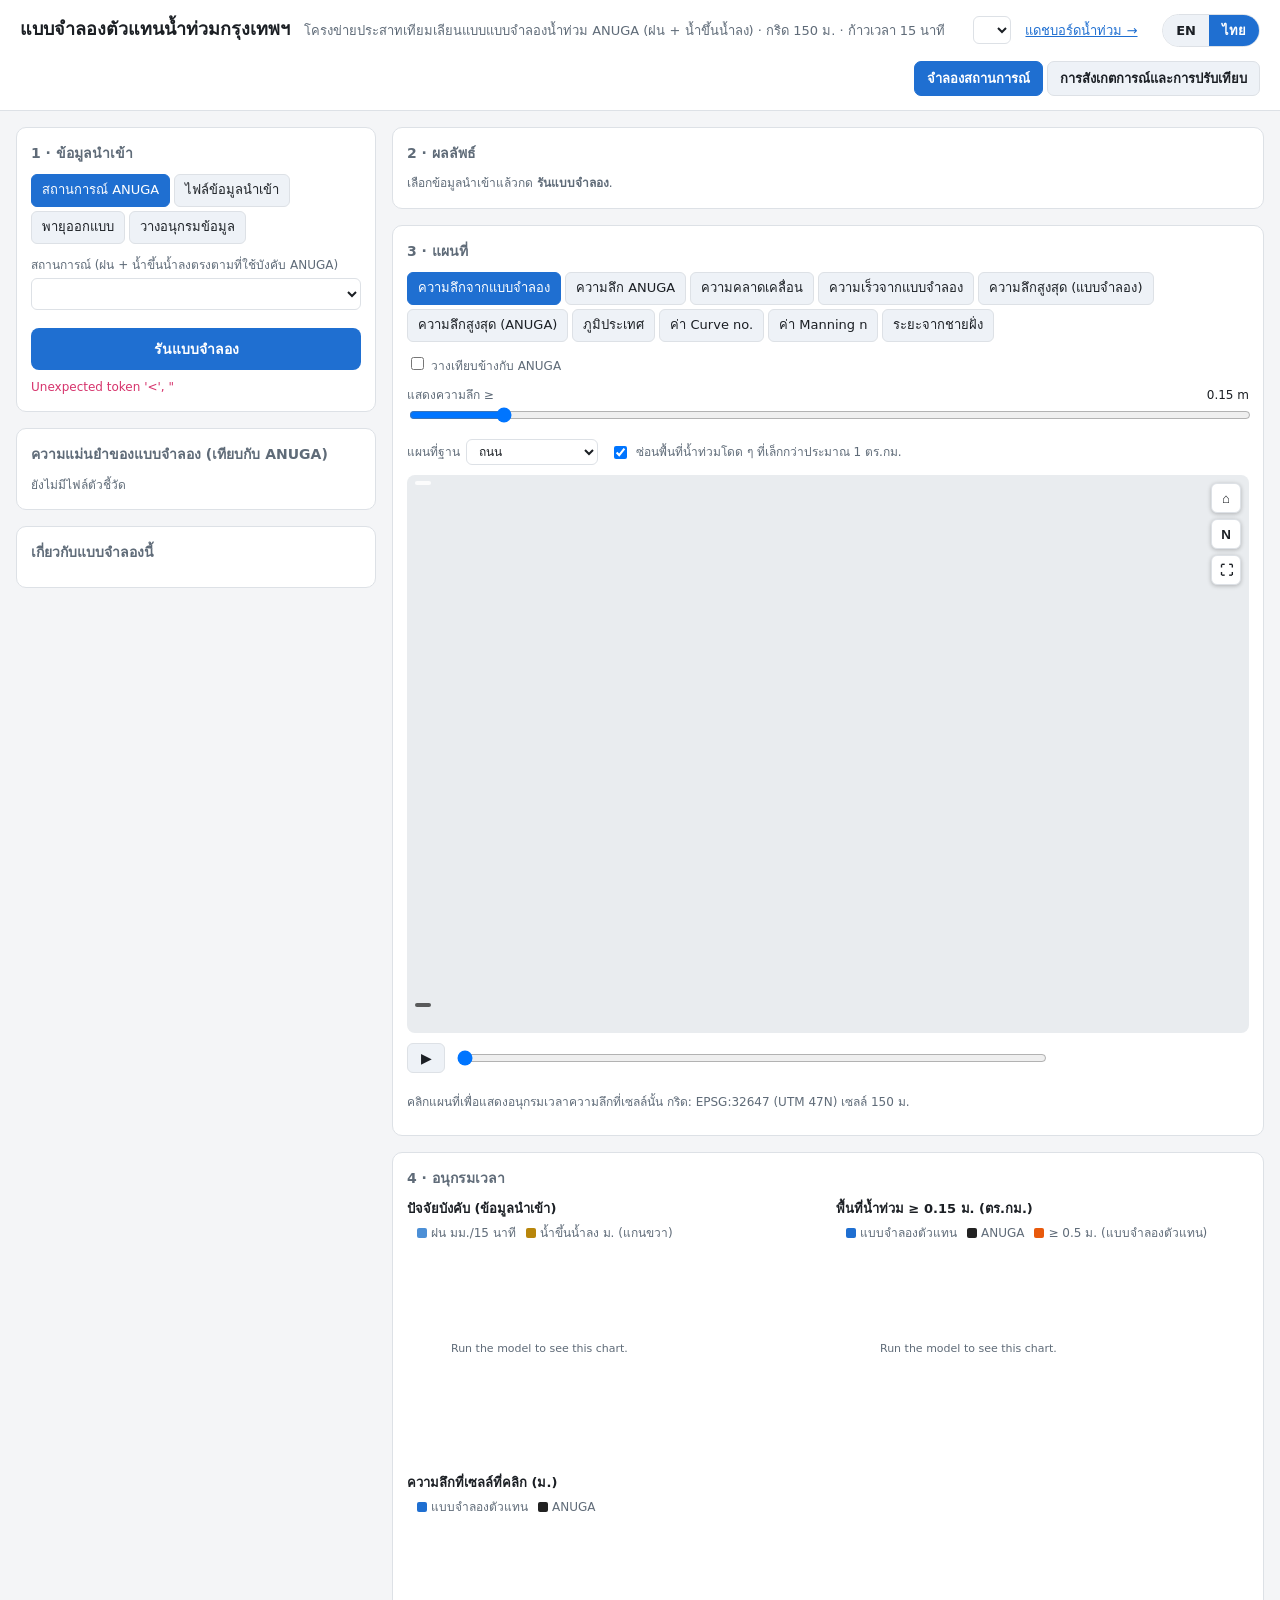
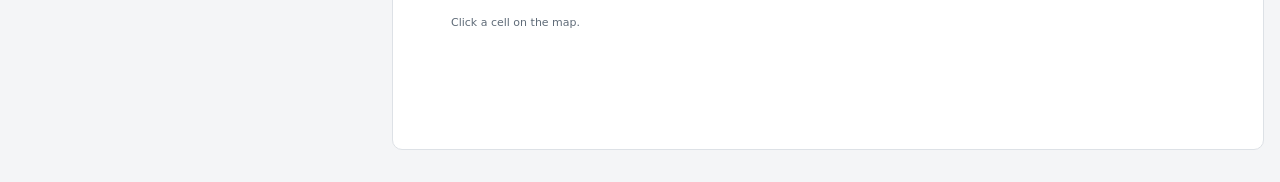
==== commit d730e884: "Add Hat Yai as a second modelled city; fix alert-marker placement Hat Yai flood surrogate from the 1" ====
--- a/index.html
+++ b/index.html
@@ -72,15 +72,15 @@
 .toolbar label.inl{display:flex;align-items:center;gap:6px;margin:0}
 .toolbar select.sm{width:auto;padding:4px 8px}
 </style></head><body>
-<header><h1>Bangkok Flood Surrogate</h1><span class="sub">Neural emulator of the ANUGA rain + tide flood model &middot; 150 m grid &middot; 15-min steps</span>
-<span class="sub" id="dev"></span><a href="/dashboard" style="font-size:13px">Flood dashboard &rarr;</a>
+<header><h1 id="wbtitle">Bangkok Flood Surrogate</h1><span class="sub tideonly">Neural emulator of the ANUGA rain + tide flood model &middot; 150 m grid &middot; 15-min steps</span><span class="sub anteonly hide">Neural emulator of the ANUGA rain-on-grid flood model &middot; 150 m grid &middot; 15-min steps</span>
+<span class="sub" id="dev"></span><select id="wbcity" aria-label="City" title="City" style="width:auto;padding:4px 8px"></select><a href="/dashboard" id="dashlink" style="font-size:13px">Flood dashboard &rarr;</a>
 <div class="lang" role="group" aria-label="Language / ภาษา"><button data-lang="en" class="on" lang="en">EN</button><button data-lang="th" lang="th">ไทย</button></div>
 <nav class="views" id="views"><button data-v="sim" class="on">Simulate</button><button data-v="obs">Observations &amp; calibration</button></nav></header>
 <div class="wrap" id="view-sim">
 <aside>
  <div class="card"><h2>1 &middot; Inputs</h2>
-  <div class="tabs" id="tabs"><button data-t="scenario" class="on">ANUGA scenario</button><button data-t="inputs">Input files</button><button data-t="design">Design storm</button><button data-t="custom">Paste series</button></div>
-  <div data-p="scenario"><label>Scenario (rain + tide exactly as ANUGA was forced)</label><select id="scn"></select><div class="pinfo" id="scninfo"></div></div>
+  <div class="tabs" id="tabs"><button data-t="scenario" class="on">ANUGA scenario</button><button data-t="inputs" class="tideonly">Input files</button><button data-t="design">Design storm</button><button data-t="custom">Paste series</button></div>
+  <div data-p="scenario"><label class="tideonly">Scenario (rain + tide exactly as ANUGA was forced)</label><label class="anteonly hide">Scenario (rain exactly as ANUGA was forced)</label><select id="scn"></select><div class="pinfo" id="scninfo"></div></div>
   <div data-p="inputs" class="hide"><label>Event in inputs/ (X1, X2 have no ANUGA result: pure prediction)</label><select id="inp"></select>
    <label>Tide variant</label><div class="seg" id="tidev"><button class="on" data-v="HT">High tide (HT)</button><button data-v="LT">Low tide (LT)</button></div></div>
   <div data-p="design" class="hide">
@@ -89,11 +89,13 @@
    <label>Peak position in the burst <span class="rv" id="v_peak"></span></label><input type="range" id="peak" min="0" max="100" step="5" value="35">
    <label>Hyetograph shape</label><select id="shape"><option value="peaked">Peaked (Chicago-like)</option><option value="triangular">Triangular</option><option value="uniform">Uniform</option></select>
    <label>Simulate after rain ends <span class="rv" id="v_tail"></span></label><input type="range" id="tail" min="0" max="96" step="1" value="24">
-   <label>Tide amplitude &times; <span class="rv" id="v_tamp"></span></label><input type="range" id="tamp" min="0" max="1.2" step="0.05" value="1">
-   <label>High water relative to rain peak <span class="rv" id="v_tsh"></span></label><input type="range" id="tsh" min="-12" max="12" step="0.5" value="0">
+   <label class="tideonly">Tide amplitude &times; <span class="rv" id="v_tamp"></span></label><input class="tideonly" type="range" id="tamp" min="0" max="1.2" step="0.05" value="1">
+   <label class="tideonly">High water relative to rain peak <span class="rv" id="v_tsh"></span></label><input class="tideonly" type="range" id="tsh" min="-12" max="12" step="0.5" value="0">
+   <label class="anteonly hide">Water already on the ground (antecedent runoff) <span class="rv" id="v_ante"></span></label><input class="anteonly hide" type="range" id="ante" min="0" max="150" step="5" value="0">
   </div>
   <div data-p="custom" class="hide"><label>Rain, mm per 15 min (comma / space / newline separated)</label><textarea id="crain">0 0 1 4 12 18 9 5 2 1 0.5 0 0 0 0 0 0 0 0 0 0 0 0 0 0 0 0 0 0 0 0 0 0 0 0 0 0 0 0 0 0 0 0 0 0 0 0 0 0 0 0 0 0 0 0 0 0 0 0 0 0 0 0 0 0 0 0 0 0 0 0 0 0 0 0 0 0 0 0 0</textarea>
-   <label>Tide, m MSL (optional; stretched to the rain length; blank = synthetic HT at rain peak)</label><textarea id="ctide" placeholder="leave blank for the synthetic high-tide curve"></textarea></div>
+   <label class="tideonly">Tide, m MSL (optional; stretched to the rain length; blank = synthetic HT at rain peak)</label><textarea class="tideonly" id="ctide" placeholder="leave blank for the synthetic high-tide curve"></textarea>
+   <label class="anteonly hide">Water already on the ground (antecedent runoff) <span class="rv" id="v_cante"></span></label><input class="anteonly hide" type="range" id="cante" min="0" max="150" step="5" value="0"></div>
   <button class="btn" id="run">Run model</button><div class="status" id="status"></div>
  </div>
  <div class="card"><h2>Model accuracy (vs ANUGA)</h2><div id="acc" class="small mute">No metrics file yet.</div></div>
@@ -105,7 +107,7 @@
   <div class="toolbar"><div class="seg" id="layers">
     <button data-l="pred" class="on">Predicted depth</button><button data-l="truth">ANUGA depth</button><button data-l="error">Error</button>
     <button data-l="speed">Pred. speed</button><button data-l="maxpred">Max depth (pred)</button><button data-l="maxtruth">Max depth (ANUGA)</button>
-    <button data-l="dem">Terrain</button><button data-l="cn">Curve no.</button><button data-l="manning">Manning n</button><button data-l="coast">Coast dist.</button></div>
+    <button data-l="dem">Terrain</button><button data-l="cn">Curve no.</button><button data-l="manning">Manning n</button><button data-l="coast" class="tideonly">Coast dist.</button><button data-l="lake" class="anteonly hide">Songkhla Lake</button></div>
    <label class="small" style="margin:0"><input type="checkbox" id="cmp"> side-by-side with ANUGA</label>
    <select id="sarsel" style="width:auto" class="hide"></select></div>
   <div class="toolbar"><div class="grow"><label style="margin:0">Show depth &ge; <span class="rv" id="v_thr"></span></label><input type="range" id="thr" min="0.05" max="1" step="0.05" value="0.15"></div></div>
@@ -121,18 +123,18 @@
   <div class="dl" id="dl"></div>
  </div>
  <div class="card"><h2>4 &middot; Time series</h2><div class="charts">
-  <div class="chart"><h3>Forcing (model inputs)</h3><div class="lg"><span class="sw" style="background:var(--rain)"></span>rain mm/15 min<span class="sw" style="background:var(--tide)"></span>tide m (right axis)</div><canvas id="cF" height="210"></canvas></div>
+  <div class="chart"><h3>Forcing (model inputs)</h3><div class="lg"><span class="sw" style="background:var(--rain)"></span>rain mm/15 min<span class="tideonly"><span class="sw" style="background:var(--tide)"></span>tide m (right axis)</span></div><canvas id="cF" height="210"></canvas></div>
   <div class="chart"><h3>Flooded area &ge; 0.15 m (km&sup2;)</h3><div class="lg"><span class="sw" style="background:var(--pred)"></span>surrogate<span class="sw" style="background:var(--truth)"></span>ANUGA<span class="sw" style="background:var(--acc2)"></span>&ge; 0.5 m (surrogate)</div><canvas id="cA" height="210"></canvas></div>
   <div class="chart"><h3 id="ptitle">Depth at clicked cell (m)</h3><div class="lg"><span class="sw" style="background:var(--pred)"></span>surrogate<span class="sw" style="background:var(--truth)"></span>ANUGA</div><canvas id="cP" height="210"></canvas><div class="pinfo" id="pmeta"></div></div>
  </div></div>
 </main></div>
 <div class="wrap hide" id="view-obs">
 <aside>
- <div class="card"><h2>Event</h2><label>Observations belong to an event; its rain and tide drive the model at the observation time.</label><select id="oev"></select><div class="pinfo" id="oevinfo"></div>
+ <div class="card"><h2>Event</h2><label class="tideonly">Observations belong to an event; its rain and tide drive the model at the observation time.</label><label class="anteonly hide">Observations belong to an event; its rain drives the model at the observation time.</label><select id="oev"></select><div class="pinfo" id="oevinfo"></div>
   <details style="margin-top:10px"><summary class="small">New event from a rain CSV…</summary>
    <label>Name</label><input id="nename" type="text" placeholder="e.g. October 2026 storm">
    <label>Rain CSV: datetime_local, precip_mm_per_15min (15-min steps)</label><input id="nerain" type="file" accept=".csv">
-   <label>Tide CSV (optional: datetime, stage_m; blank = synthetic high tide at the rain peak)</label><input id="netide" type="file" accept=".csv">
+   <label class="tideonly">Tide CSV (optional: datetime, stage_m; blank = synthetic high tide at the rain peak)</label><input class="tideonly" id="netide" type="file" accept=".csv">
    <button class="btn2" id="neadd">Create event</button><div class="status" id="nestat"></div></details></div>
  <div class="card"><h2>CCTV readings</h2>
   <div class="tabs" id="ctabs"><button data-t="one" class="on">Single reading</button><button data-t="bulk">CSV import</button></div>
@@ -178,11 +180,20 @@
 const $=id=>document.getElementById(id);let META=null,RUN=null,tab='scenario',tideV='HT',layer='pred',playing=false,PT=null,PIN=null;
 const css=n=>getComputedStyle(document.documentElement).getPropertyValue(n).trim();
 const fmt=(v,d=2)=>v==null||isNaN(v)?'–':Number(v).toFixed(d);
-const API=String(window.FD_API_BASE||'').replace(/\/$/,''),A=p=>API+p;
-async function api(p,body){const r=await fetch(A(p),body?{method:'POST',headers:{'Content-Type':'application/json'},body:JSON.stringify(body)}:{});const j=await r.json();if(!r.ok)throw new Error(j.error||r.status);return j}
+// City: ?city= in the URL, else the one last chosen (shared with the dashboard), else Bangkok. Every API call names it; the
+// server answers with that city's model (a city without one falls back to the default city), and /api/meta says which.
+let CITY=(()=>{try{return new URLSearchParams(location.search).get('city')||localStorage.getItem('fd_city')||'bangkok'}catch(e){return 'bangkok'}})(),TIDE=true;window.FD_CITY=CITY;
+const API=String(window.FD_API_BASE||'').replace(/\/$/,''),A=p=>API+(p.startsWith('/api/')&&!/[?&]city=/.test(p)?p+(p.includes('?')?'&':'?')+'city='+encodeURIComponent(CITY):p);
+function setTitle(name){const t=`${name} Flood Surrogate`;$('wbtitle').textContent=t;window.WB_TITLE=t;document.title=window.wbT?window.wbT(t):t}
+setTitle({bangkok:'Bangkok',hatyai:'Hat Yai'}[CITY]||'Bangkok');
+// Admin token for write calls (Run model, calibration, ...): set once per browser via
+//   localStorage.setItem('flood_admin_token', '<token>')
+// Left unset, this deployment stays read-only for everyone, as intended.
+const ADMIN_TOKEN=(()=>{try{return localStorage.getItem('flood_admin_token')||''}catch(e){return ''}})();
+async function api(p,body){const h={'Content-Type':'application/json'};if(ADMIN_TOKEN)h['X-Admin-Token']=ADMIN_TOKEN;const r=await fetch(A(p),body?{method:'POST',headers:h,body:JSON.stringify(body)}:{});const j=await r.json();if(!r.ok)throw new Error(j.error||r.status);return j}
 function fmtTime(h){if(!RUN)return '';let s=`+${h.toFixed(2)} h`;if(RUN.start){const d=new Date(RUN.start.replace(' ','T'));d.setMinutes(d.getMinutes()+h*60);s+=` · ${d.toLocaleString('en-GB',{day:'2-digit',month:'short',year:'numeric',hour:'2-digit',minute:'2-digit'})}`}return s}
 // ---- sliders
-const sl={total:v=>v+' mm',dur:v=>v+' h',peak:v=>v+' %',tail:v=>v+' h',tamp:v=>'× '+(+v).toFixed(2),tsh:v=>(v>0?'+':'')+v+' h',thr:v=>(+v).toFixed(2)+' m'};
+const sl={total:v=>v+' mm',dur:v=>v+' h',peak:v=>v+' %',tail:v=>v+' h',tamp:v=>'× '+(+v).toFixed(2),tsh:v=>(v>0?'+':'')+v+' h',ante:v=>v+' mm',cante:v=>v+' mm',thr:v=>(+v).toFixed(2)+' m'};
 for(const k in sl){const e=$(k);const u=()=>$('v_'+k).textContent=sl[k](e.value);e.addEventListener('input',u);u()}
 $('thr').addEventListener('change',()=>refresh());
 document.querySelectorAll('#tabs button').forEach(b=>b.onclick=()=>{tab=b.dataset.t;document.querySelectorAll('#tabs button').forEach(x=>x.classList.toggle('on',x===b));document.querySelectorAll('[data-p]').forEach(p=>p.classList.toggle('hide',p.dataset.p!==tab))});
@@ -190,18 +201,29 @@
 document.querySelectorAll('#layers button').forEach(b=>b.onclick=()=>{if(b.disabled)return;layer=b.dataset.l;SAROBS=null;$('sarsel').value='';document.querySelectorAll('#layers button').forEach(x=>x.classList.toggle('on',x===b));refresh()});
 $('cmp').onchange=()=>refresh();
 // ---- init
-(async()=>{META=await api('/api/meta');$('dev').textContent=`running on ${META.device}`;if(META.can_run===false){$('run').disabled=true;$('status').textContent='Running the model is disabled on this public deployment (no GPU here). Browse the published forecast on the dashboard, or run the app locally.'}
+(async()=>{META=await api('/api/meta');
+ CITY=META.city?META.city.id:'bangkok';window.FD_CITY=CITY;TIDE=!META.city||META.city.tide;setTitle(META.city?META.city.name_en:'Bangkok');
+ document.querySelectorAll('.tideonly').forEach(e=>e.classList.toggle('hide',!TIDE));document.querySelectorAll('.anteonly').forEach(e=>e.classList.toggle('hide',TIDE));
+ $('dashlink').href=$('dashlink').getAttribute('href').split('?')[0]+'?city='+encodeURIComponent(CITY);
+ api('/api/dash/cities').then(c=>{const sel=$('wbcity'),own=c.cities.filter(x=>x.has_flood_model);   // the workbench needs a model: CCTV-only cities are not listed
+  sel.innerHTML=own.map(x=>`<option value="${x.id}">${x.name_en}</option>`).join('');sel.value=CITY;
+  sel.onchange=()=>{try{localStorage.setItem('fd_city',sel.value)}catch(e){}const u=new URL(location.href);u.searchParams.set('city',sel.value);location.assign(u.toString())}}).catch(()=>$('wbcity').classList.add('hide'));
+ $('dev').textContent=`running on ${META.device}`;if(META.can_run===false){$('run').disabled=true;$('status').textContent='Running the model is disabled on this public deployment (no GPU here). Browse the published forecast on the dashboard, or run the app locally.'}
  const sc=$('scn');for(const split of ['test','train']){const g=document.createElement('optgroup');g.label=split==='test'?'Held-out test events (never seen in training)':'Training events';
   META.scenarios.filter(s=>s.split===split).forEach(s=>{const o=document.createElement('option');o.value=s.id;o.textContent=`${s.id} · ${s.start} · ${s.rain_total} mm, ${s.hours} h`;g.appendChild(o)});sc.appendChild(g)}
  (META.events||[]).filter(e=>e.source==='custom upload').forEach(e=>{let g=sc.querySelector('optgroup[data-ev]');if(!g){g=document.createElement('optgroup');g.label='Your uploaded events';g.dataset.ev=1;sc.appendChild(g)}const o=document.createElement('option');o.value='event:'+e.id;o.textContent=`${e.id} · ${e.name} · ${e.start}`;g.appendChild(o)});
  showDev();
- sc.onchange=()=>{if(sc.value.startsWith('event:')){const e=META.events.find(x=>'event:'+x.id===sc.value);$('scninfo').textContent=e?`Uploaded event · starts ${e.start} · ${e.n_obs} observation(s)`:'';return}const s=META.scenarios.find(x=>x.id===sc.value);$('scninfo').textContent=`${s.split==='test'?'Held-out':'Training'} event · total ${s.rain_total} mm · peak ${s.rain_peak} mm/15 min · ${s.hours} h`};sc.onchange();
+ sc.onchange=()=>{if(sc.value.startsWith('event:')){const e=META.events.find(x=>'event:'+x.id===sc.value);$('scninfo').textContent=e?`Uploaded event · starts ${e.start} · ${e.n_obs} observation(s)`:'';return}const s=META.scenarios.find(x=>x.id===sc.value);$('scninfo').textContent=`${s.split==='test'?'Held-out':'Training'} event · total ${s.rain_total} mm · peak ${s.rain_peak} mm/15 min · ${s.hours} h`+(s.ante_mm?` · antecedent runoff ${s.ante_mm} mm`:'')};sc.onchange();
  META.inputs.forEach(i=>{const o=document.createElement('option');o.value=i;o.textContent=i+(META.scenarios.some(s=>s.id===i)?'':'  (no ANUGA run)');$('inp').appendChild(o)});
  renderAcc();const m=META.model,tr=META.train_range;
- $('about').innerHTML=`<p style="margin-top:0">U-Net (5 levels, FiLM-conditioned) in PyTorch. Inputs: 10 static layers (terrain, burned 90 m DEM, Manning n, curve number, distance to coast, local relative relief, coordinates) and 25 features of the rain/tide history (rain over 15 min…96 h, cumulative, intensity peaks, dry spell, tide now/lagged/windowed). Outputs: depth and speed at every 15-min step, predicted directly (no error build-up over time).</p>
+ $('about').innerHTML=TIDE?`<p style="margin-top:0">U-Net (5 levels, FiLM-conditioned) in PyTorch. Inputs: 10 static layers (terrain, burned 90 m DEM, Manning n, curve number, distance to coast, local relative relief, coordinates) and 25 features of the rain/tide history (rain over 15 min…96 h, cumulative, intensity peaks, dry spell, tide now/lagged/windowed). Outputs: depth and speed at every 15-min step, predicted directly (no error build-up over time).</p>
  <p>Trained ${m.trained} on ${m.train_ids.length} events (${m.train_ids.join(', ')}) for ${m.steps} steps (${m.train_minutes} min on ${m.device}). Held out: <b>${m.test_ids.join(', ')}</b>.</p>
  <p>Training range: up to ${tr.total} mm total, ${tr.peak} mm/15 min peak, ${tr.hours} h long, high-tide variant only. Outside that it extrapolates.</p>
- <p>The surrogate inherits ANUGA's limits: uniform rain, synthetic tide, no pumps or sewers, 90 m terrain speckle. Treat depths as relative scenario comparisons, not forecasts.</p>`;
+ <p>The surrogate inherits ANUGA's limits: uniform rain, synthetic tide, no pumps or sewers, 90 m terrain speckle. Treat depths as relative scenario comparisons, not forecasts.</p>`
+ :`<p style="margin-top:0">U-Net (5 levels, FiLM-conditioned) in PyTorch. Inputs: 10 static layers (pit-filled terrain, Manning n, curve number, Songkhla Lake cells, local relief at 3 scales, coordinates) and 16 features of the rain history (rain over 15 min…96 h, cumulative, intensity peaks, dry spell) plus the water already on the ground when the event starts (antecedent runoff, from the ANUGA run log). Outputs: depth and speed at every 15-min step, predicted directly (no error build-up over time).</p>
+ <p>Trained ${m.trained} on ${m.train_ids.length} events (${m.train_ids.join(', ')}) for ${m.steps} steps (${m.train_minutes} min on ${m.device}). Held out: <b>${m.test_ids.join(', ')}</b>.</p>
+ <p>Training range: up to ${tr.total} mm total, ${tr.peak} mm/15 min peak, ${tr.hours} h long, antecedent runoff up to ${tr.ante} mm (only ${META.scenarios.filter(x=>x.split==='train'&&x.ante_mm>0).map(x=>x.id).join(', ')||'no run'} started wet). Outside that it extrapolates.</p>
+ <p>The surrogate inherits ANUGA's limits: uniform rain, Songkhla Lake cells held at 0 depth, no pumps or sewers. Treat depths as relative scenario comparisons, not forecasts.</p>`;
  layerAvail();window.addEventListener('resize',drawCharts);initMaps().catch(e=>{$('status').innerHTML=`<span class="err">Map failed to start: ${e.message}</span>`});
 })().catch(e=>$('status').innerHTML=`<span class="err">${e.message}</span>`);
 function renderAcc(){const M=META.metrics;if(!M)return;const rows=Object.entries(M.per_scenario);
@@ -214,8 +236,8 @@
 $('run').onclick=async()=>{let spec;
  if(tab==='scenario'){const v=$('scn').value;spec=v.startsWith('event:')?{type:'event',id:v.slice(6)}:{type:'scenario',sid:v}}
  else if(tab==='inputs')spec={type:'inputs',sid:$('inp').value,tide:tideV};
- else if(tab==='design')spec={type:'design',total_mm:$('total').value,duration_h:$('dur').value,peak_pct:$('peak').value,shape:$('shape').value,tail_h:$('tail').value,lead_h:1,tide_amp:$('tamp').value,tide_shift_h:$('tsh').value};
- else spec={type:'custom',rain:$('crain').value,tide:$('ctide').value};
+ else if(tab==='design')spec={type:'design',total_mm:$('total').value,duration_h:$('dur').value,peak_pct:$('peak').value,shape:$('shape').value,tail_h:$('tail').value,lead_h:1,tide_amp:$('tamp').value,tide_shift_h:$('tsh').value,...(TIDE?{}:{ante_mm:$('ante').value})};
+ else spec={type:'custom',rain:$('crain').value,tide:$('ctide').value,...(TIDE?{}:{ante_mm:$('cante').value})};
  $('run').disabled=true;$('status').textContent='Running the surrogate…';stop();
  try{RUN=await api('/api/run',spec);$('status').textContent=`Done: ${RUN.T} steps predicted in ${RUN.predict_seconds} s on ${META.device}.`;PT=null;PIN=null;showPin();
   $('time').max=RUN.T-1;$('time').value=RUN.summary.peak_step;layerAvail();if(META.static_labels[layer]||(!RUN.has_truth&&['truth','error','maxtruth'].includes(layer)))setLayer('pred');
@@ -268,7 +290,7 @@
 $('play').onclick=()=>{if(!RUN)return;if(playing){stop();return}playing=true;$('play').innerHTML='&#10074;&#10074;';if(+$('time').value>=RUN.T-1)$('time').value=0;step()};
 async function mapClick(e){if(!RUN)return;
  try{PT=await api(`/api/dash/wb_cell?run=${RUN.id}&lat=${e.lngLat.lat}&lon=${e.lngLat.lng}`);PIN=PT.valid?PT.ring:null;showPin();
-  $('pmeta').textContent=PT.valid?`r${PT.row} c${PT.col} · ground ${PT.dem} m · CN ${PT.cn} · n ${PT.manning} · ${PT.coast_km} km from coast · peak depth ${fmt(Math.max(...PT.pred))} m`:'Outside the model domain.';drawCharts()}catch(err){$('pmeta').textContent=err.message}}
+  $('pmeta').textContent=PT.valid?`r${PT.row} c${PT.col} · ground ${PT.dem} m · CN ${PT.cn} · n ${PT.manning}${PT.coast_km!=null?` · ${PT.coast_km} km from coast`:''} · peak depth ${fmt(Math.max(...PT.pred))} m`:'Outside the model domain.';drawCharts()}catch(err){$('pmeta').textContent=err.message}}
 function showPin(){for(const m of [MA,MB])if(m&&WB)WB.highlight(m,PIN||null)}
 function hover(e){const n=performance.now();if(n-LASTMOVE<130||!RUN)return;LASTMOVE=n;const my=++HOVER,el=$('pxf');
  api(`/api/dash/wb_cell?run=${RUN.id}&lat=${e.lngLat.lat}&lon=${e.lngLat.lng}`).then(p=>{if(my!==HOVER)return;el.style.display='block';
@@ -309,7 +331,7 @@
  if(o.cursor!=null){const cx=X(o.x[o.cursor]);g.strokeStyle=css('--acc2');g.lineWidth=1;g.setLineDash([3,3]);g.beginPath();g.moveTo(cx,T);g.lineTo(cx,T+ph);g.stroke();g.setLineDash([])}
  cv.onclick=e=>{if(!RUN)return;const r=cv.getBoundingClientRect(),v=x0+(e.clientX-r.left-L)/pw*(x1-x0);$('time').value=Math.max(0,Math.min(RUN.T-1,Math.round(v/0.25)));if(layer.startsWith('max'))setLayer('pred');refresh()}}
 function drawCharts(){const cur=RUN&&!layer.startsWith('max')?+$('time').value:null,x=RUN?RUN.hours:null;
- chart($('cF'),{x,cursor:cur,right:true,series:RUN?[{y:RUN.rain,kind:'bar',color:'--rain'},{y:RUN.tide,axis:'r',color:'--tide'}]:[]});
+ chart($('cF'),{x,cursor:cur,right:true,series:RUN?[{y:RUN.rain,kind:'bar',color:'--rain'},...(RUN.tide?[{y:RUN.tide,axis:'r',color:'--tide'}]:[])]:[]});
  chart($('cA'),{x,cursor:cur,series:RUN?[...(RUN.area_true?[{y:RUN.area_true,color:'--truth',dash:[5,3]}]:[]),{y:RUN.area_pred,color:'--pred'},{y:RUN.area05_pred,color:'--acc2',w:1.2}]:[]});
  chart($('cP'),{x:PT&&RUN?RUN.hours:null,cursor:cur,empty:'Click a cell on the map.',series:PT?[...(PT.truth?[{y:PT.truth,color:'--truth',dash:[5,3]}]:[]),{y:PT.pred,color:'--pred'}]:[]})}
 drawCharts();
@@ -321,7 +343,7 @@
 document.querySelectorAll('#views button').forEach(b=>b.onclick=()=>{document.querySelectorAll('#views button').forEach(x=>x.classList.toggle('on',x===b));
  $('view-sim').classList.toggle('hide',b.dataset.v!=='sim');$('view-obs').classList.toggle('hide',b.dataset.v!=='obs');if(b.dataset.v==='obs'){loadObs().catch(e=>$('otable').innerHTML=`<span class="err">${esc(e.message)}</span>`);setTimeout(()=>{ensureObsMap();OM&&OM.resize()},30)}else{drawCharts();setTimeout(()=>{MA&&MA.resize();MB&&MB.resize()},30)}});
 document.querySelectorAll('#ctabs button').forEach(b=>b.onclick=()=>{document.querySelectorAll('#ctabs button').forEach(x=>x.classList.toggle('on',x===b));document.querySelectorAll('[data-c]').forEach(p=>p.classList.toggle('hide',p.dataset.c!==b.dataset.t))});
-async function upload(file){if(!file)return null;const r=await fetch(A('/api/upload'),{method:'POST',headers:{'X-Filename':encodeURIComponent(file.name)},body:file});const j=await r.json();if(!r.ok)throw new Error(j.error||r.status);return j.id}
+async function upload(file){if(!file)return null;const h={'X-Filename':encodeURIComponent(file.name)};if(ADMIN_TOKEN)h['X-Admin-Token']=ADMIN_TOKEN;const r=await fetch(A('/api/upload'),{method:'POST',headers:h,body:file});const j=await r.json();if(!r.ok)throw new Error(j.error||r.status);return j.id}
 function say(id,msg,bad){$(id).innerHTML=bad?`<span class="err">${esc(msg)}</span>`:esc(msg)}
 async function loadObs(){OST=await api('/api/obs/state');renderEvents();renderObsTable();renderDetail();renderCalib();renderObsMap();if(OST.status.state==='running')startPoll()}
 function renderEvents(){const sel=$('oev'),cur=OEV;sel.innerHTML='';
